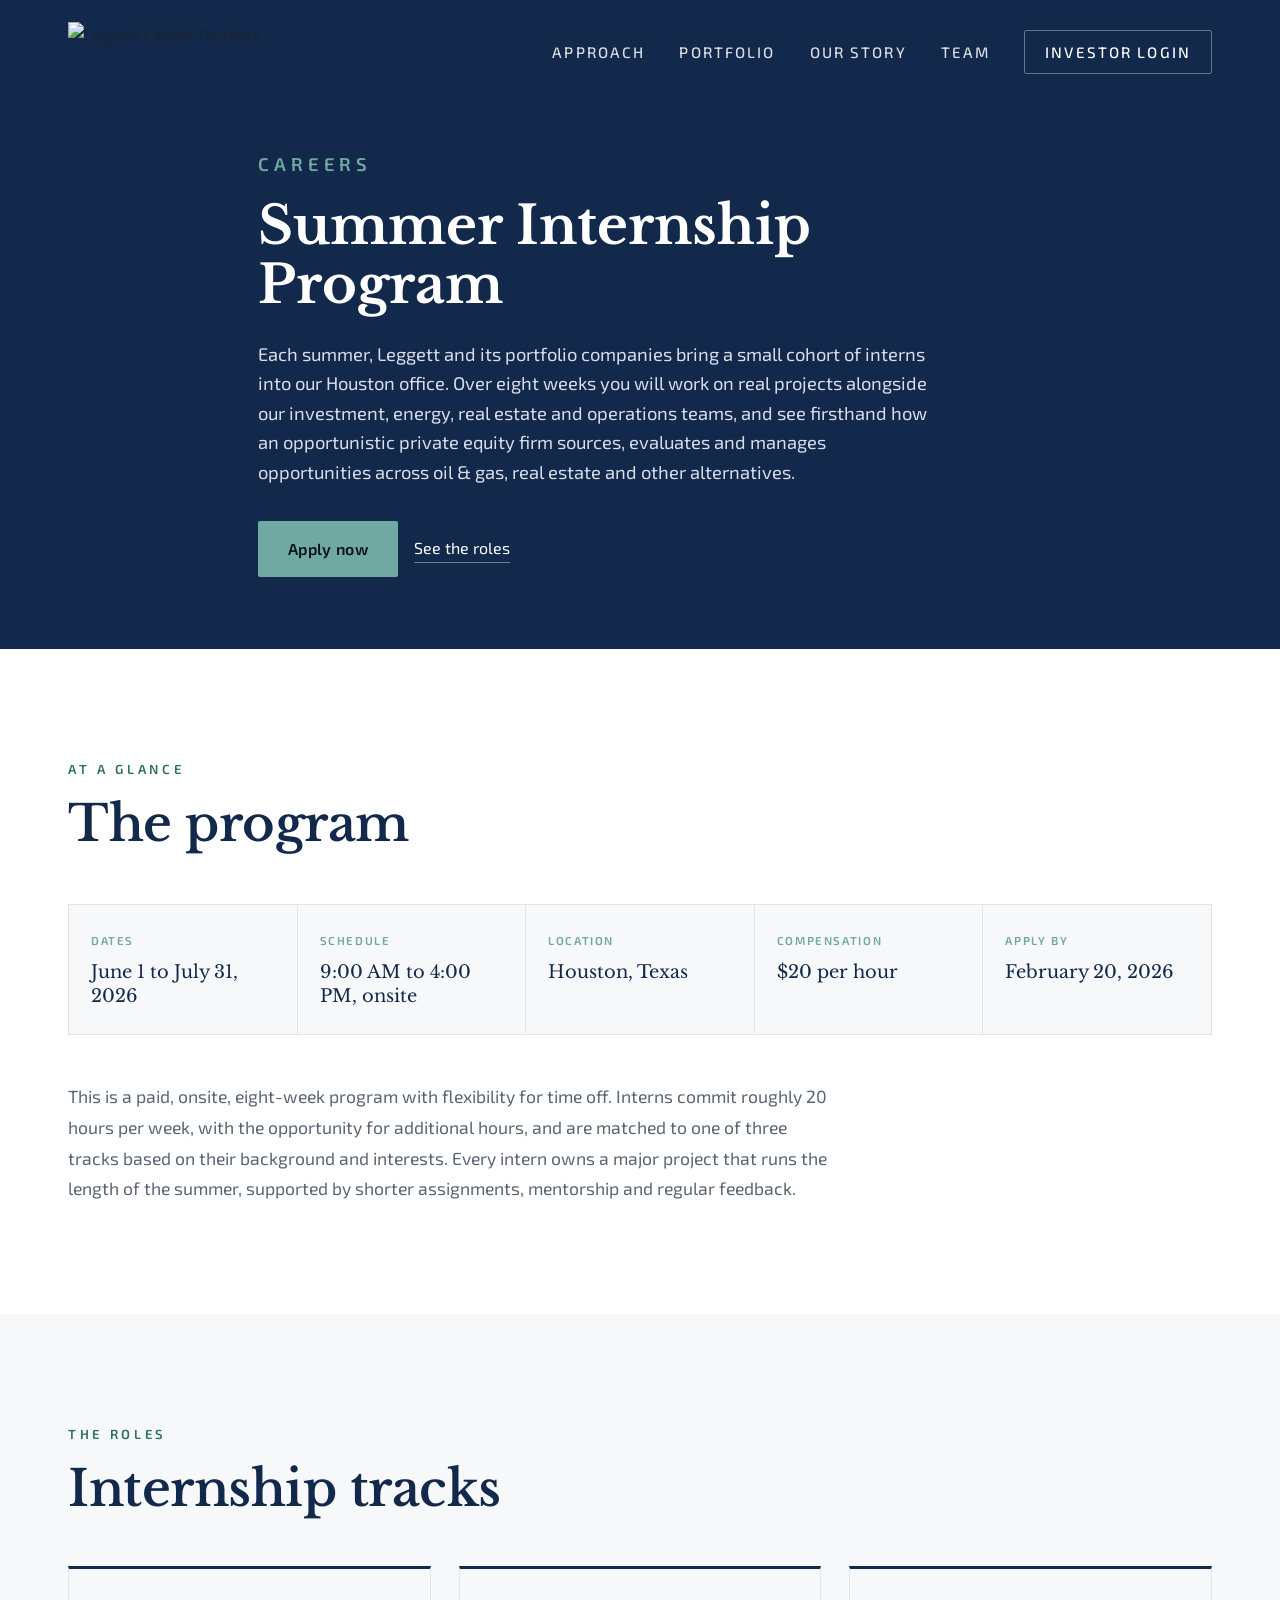
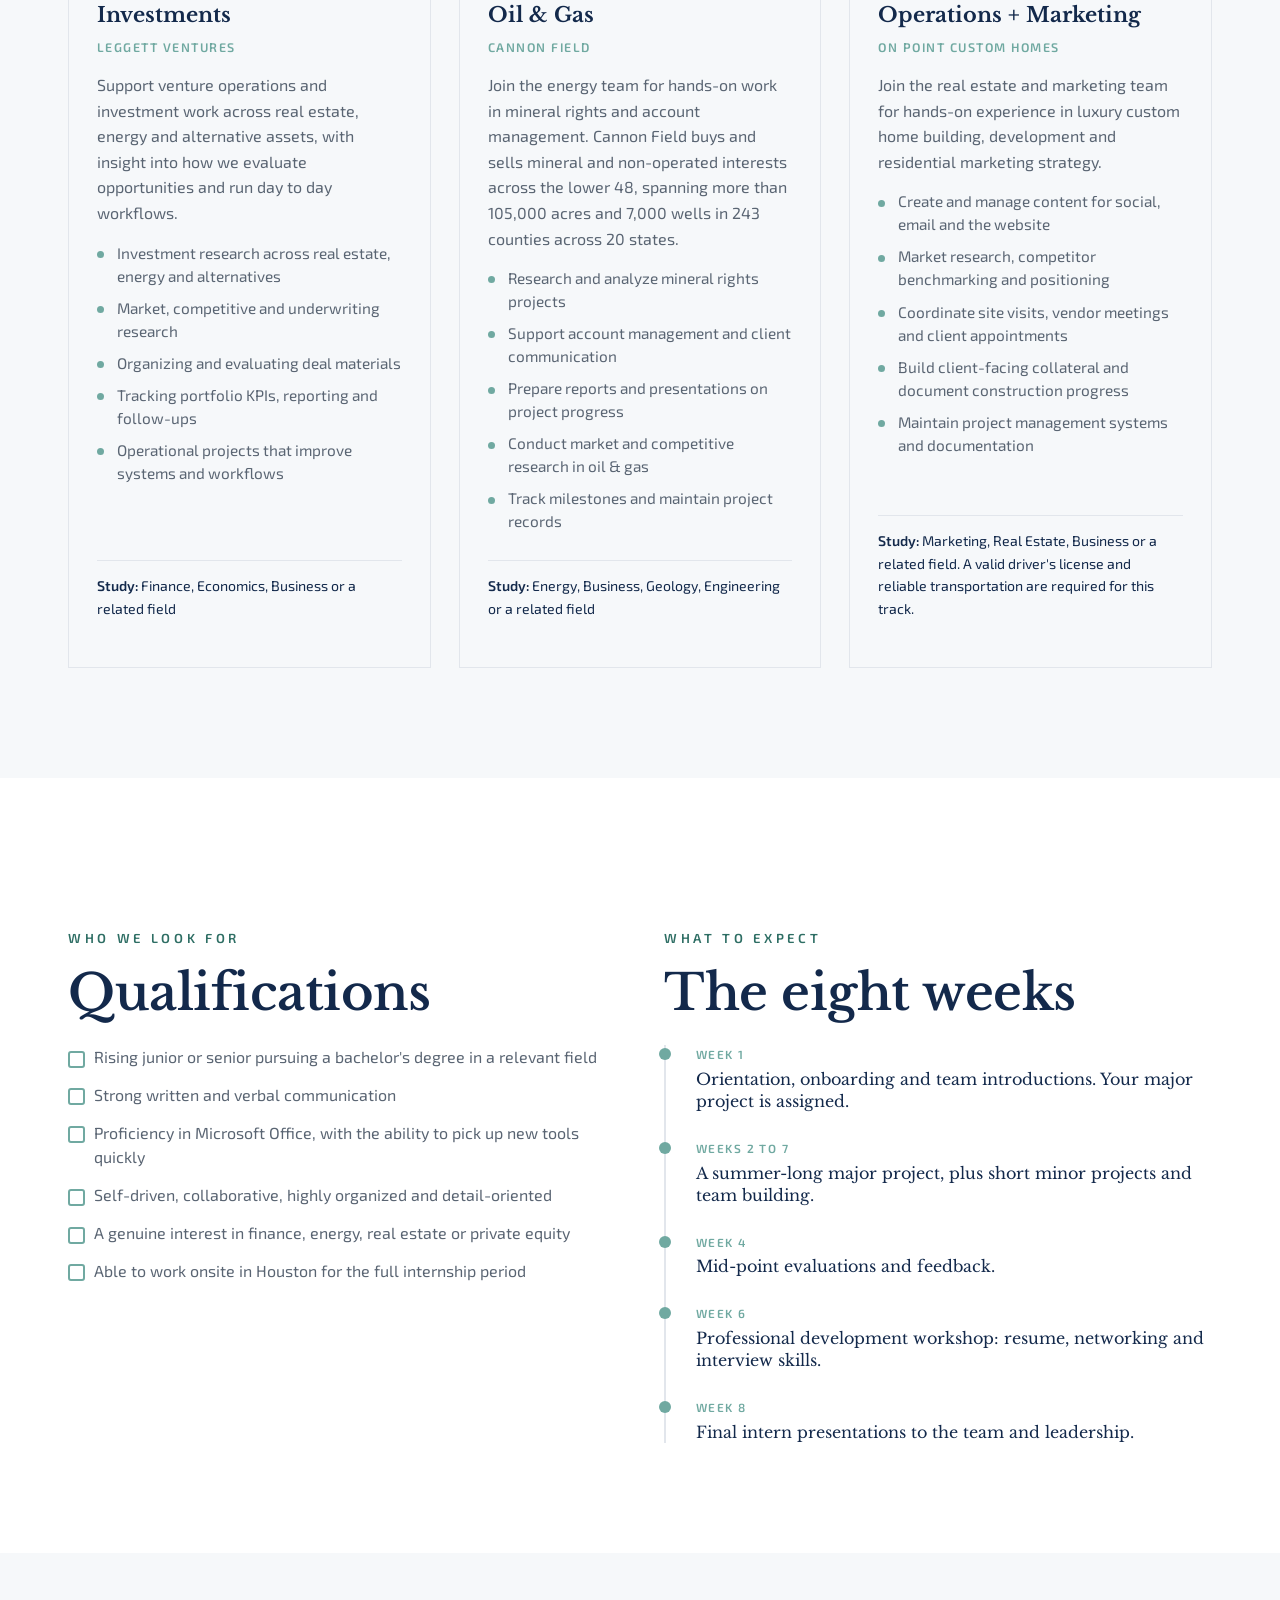
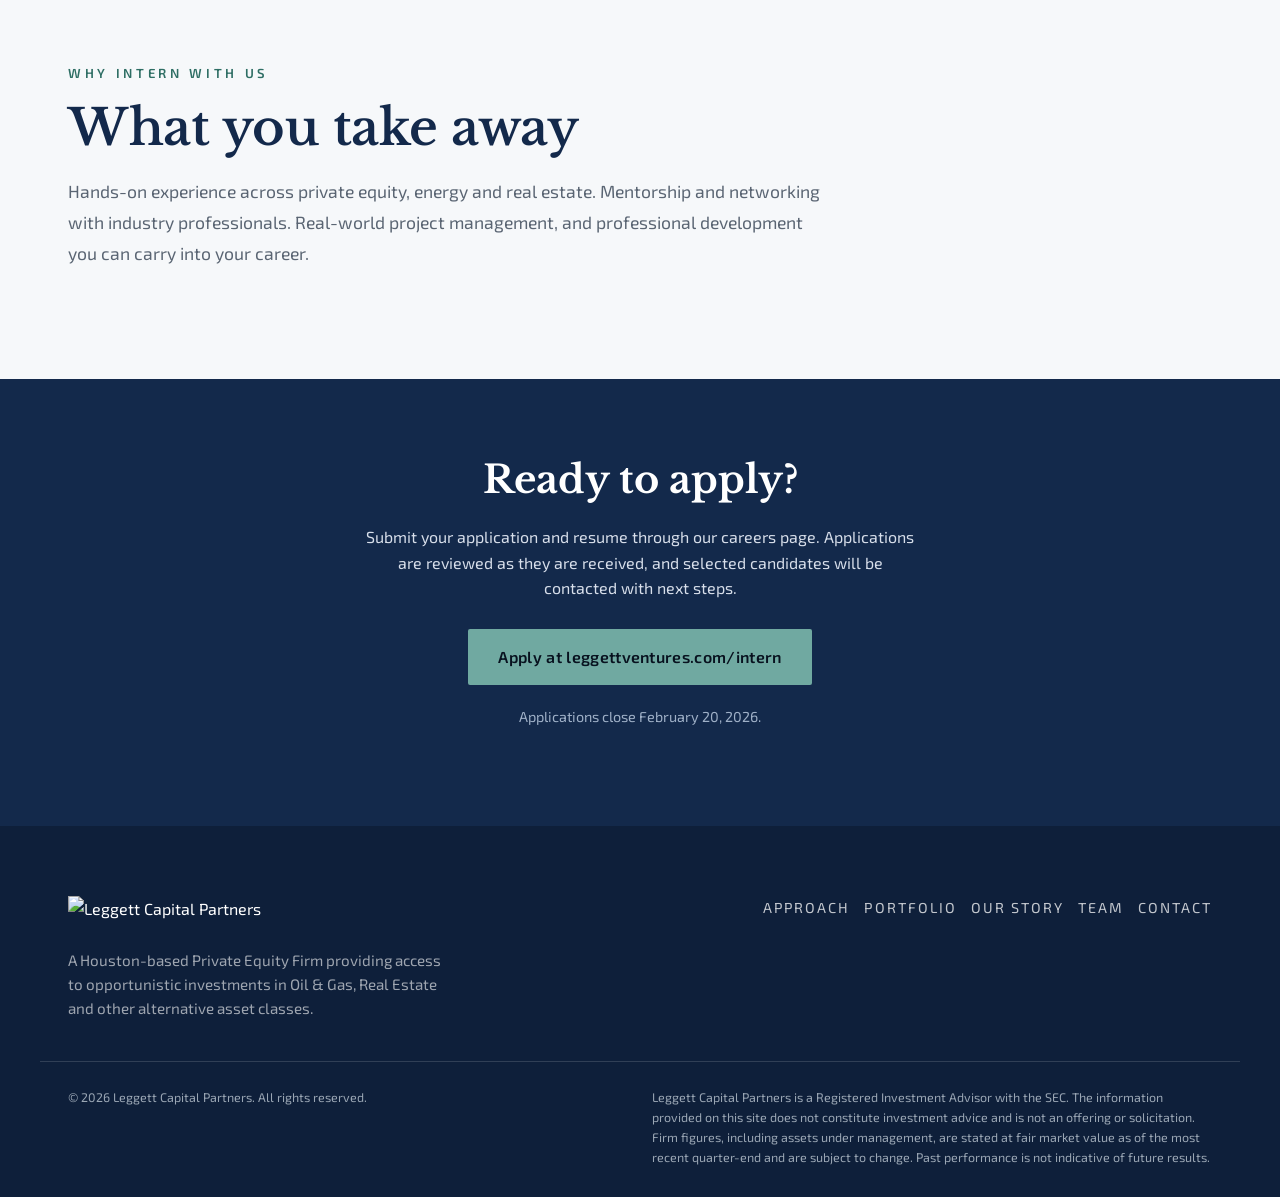
==== intern/index.html @ 71b8dd10 "Add unlisted /intern page for the summer internship program Standalone page at intern/index.html (se" ====
<!DOCTYPE html>
<html lang="en">
<head>
<meta charset="utf-8" />
<meta name="viewport" content="width=device-width, initial-scale=1" />
<title>Summer Internship Program, Leggett Capital Partners</title>
<meta name="description" content="The Leggett summer internship program: an eight-week, paid, onsite program in Houston across investments, oil and gas, real estate and operations." />

<!-- unlisted page: keep out of search engines -->
<meta name="robots" content="noindex, nofollow" />

<!-- favicon -->
<link rel="icon" type="image/png" href="../assets/favicon.png" />
<link rel="apple-touch-icon" href="../assets/apple-touch-icon.png" />
<meta name="theme-color" content="#13294B" />

<link rel="preconnect" href="https://fonts.googleapis.com" />
<link rel="preconnect" href="https://fonts.gstatic.com" crossorigin />
<link href="https://fonts.googleapis.com/css2?family=Exo+2:wght@300;400;500;600;700&family=Libre+Baskerville:wght@400;700&display=swap" rel="stylesheet" />
<link rel="stylesheet" href="../styles.css?v=20261113a" />

<style>
  /* ===== Intern page specifics ===== */
  .ihero{position:relative;background:var(--navy);color:#fff;padding:150px 0 72px}
  .ihero__inner{max-width:820px}
  .ihero .eyebrow{color:var(--copper)}
  .ihero h1{font-family:'Libre Baskerville',Georgia,serif;font-size:clamp(2.1rem,5vw,3.3rem);line-height:1.1;margin:.3em 0 .5em}
  .ihero p{font-size:1.15rem;line-height:1.6;color:#d7deea;max-width:680px}
  .ihero__actions{margin-top:34px;display:flex;gap:16px;flex-wrap:wrap;align-items:center}

  .btn-apply{display:inline-block;background:var(--copper);color:#08121f;font-weight:600;letter-spacing:.02em;
    padding:15px 30px;border-radius:2px;text-decoration:none;transition:transform .2s var(--ease),filter .2s var(--ease)}
  .btn-apply:hover{filter:brightness(1.08);transform:translateY(-2px)}
  .btn-ghost{display:inline-block;color:#fff;text-decoration:none;border-bottom:1px solid rgba(255,255,255,.4);padding-bottom:2px}
  .btn-ghost:hover{border-color:var(--copper)}

  .glance{display:grid;grid-template-columns:repeat(5,1fr);gap:1px;background:var(--line,#e4e2dc);
    border:1px solid var(--line,#e4e2dc);margin-top:54px}
  .glance__item{background:var(--paper,#fff);padding:26px 22px}
  .glance__item span{display:block;font-size:.72rem;letter-spacing:.14em;text-transform:uppercase;color:var(--copper);font-weight:600;margin-bottom:10px}
  .glance__item strong{font-family:'Libre Baskerville',Georgia,serif;font-weight:400;color:var(--navy);font-size:1.12rem;line-height:1.35;display:block}

  .lead-copy{max-width:760px;font-size:1.1rem;line-height:1.75;color:var(--muted)}
  .lead-copy p+p{margin-top:1.1em}

  .tracks{display:grid;grid-template-columns:repeat(3,1fr);gap:28px;margin-top:50px}
  .track-card{background:var(--paper,#fff);border:1px solid var(--line,#e4e2dc);border-top:3px solid var(--navy);padding:30px 28px;display:flex;flex-direction:column}
  .track-card h3{font-family:'Libre Baskerville',Georgia,serif;color:var(--navy);font-size:1.3rem;margin:0}
  .track-card .track__co{font-size:.78rem;letter-spacing:.12em;text-transform:uppercase;color:var(--copper);font-weight:600;margin:6px 0 14px}
  .track-card>p{color:var(--muted);line-height:1.6;margin:0 0 16px}
  .track-card ul{list-style:none;margin:0 0 18px;padding:0}
  .track-card li{position:relative;padding-left:20px;color:var(--muted);line-height:1.5;margin-bottom:9px;font-size:.96rem}
  .track-card li::before{content:"";position:absolute;left:0;top:.6em;width:7px;height:7px;background:var(--copper);border-radius:50%}
  .track-card .track__field{margin-top:auto;font-size:.88rem;color:var(--navy);border-top:1px solid var(--line,#e4e2dc);padding-top:14px}
  .track-card .track__field b{font-weight:600}

  .two-col{display:grid;grid-template-columns:1fr 1fr;gap:48px;margin-top:40px}
  .chk{list-style:none;margin:0;padding:0}
  .chk li{position:relative;padding-left:26px;color:var(--muted);line-height:1.55;margin-bottom:13px}
  .chk li::before{content:"";position:absolute;left:0;top:.35em;width:13px;height:13px;border:2px solid var(--copper);border-radius:3px}

  .flow{margin-top:40px;border-left:2px solid var(--line,#e4e2dc);padding-left:0}
  .flow__row{position:relative;padding:0 0 26px 30px;border-left:2px solid var(--line,#e4e2dc);margin-left:0}
  .flow__row::before{content:"";position:absolute;left:-7px;top:3px;width:12px;height:12px;background:var(--copper);border-radius:50%}
  .flow__row:last-child{padding-bottom:0}
  .flow__when{font-size:.74rem;letter-spacing:.12em;text-transform:uppercase;color:var(--copper);font-weight:600}
  .flow__what{color:var(--navy);font-family:'Libre Baskerville',Georgia,serif;margin:4px 0 0;line-height:1.4}

  .apply-band{background:var(--navy);color:#fff;text-align:center;padding:70px 0}
  .apply-band h2{font-family:'Libre Baskerville',Georgia,serif;font-size:clamp(1.7rem,4vw,2.4rem);margin:0 0 14px}
  .apply-band p{color:#d7deea;max-width:560px;margin:0 auto 28px;line-height:1.6}
  .apply-band .deadline{margin-top:20px;font-size:.9rem;color:#9fb0c7}

  @media(max-width:900px){
    .glance{grid-template-columns:repeat(2,1fr)}
    .tracks{grid-template-columns:1fr}
    .two-col{grid-template-columns:1fr;gap:28px}
  }
  @media(max-width:560px){ .glance{grid-template-columns:1fr} }
</style>
</head>
<body>
<a class="skip-link" href="#main">Skip to content</a>

<!-- ============================ HEADER ============================ -->
<header class="nav" id="nav">
  <div class="nav__inner">
    <a href="../" class="nav__brand" aria-label="Leggett Capital Partners home">
      <img src="../assets/logo-white.svg" alt="Leggett Capital Partners" class="nav__logo" />
    </a>
    <nav class="nav__links" id="navLinks">
      <a href="../#approach">Approach</a>
      <a href="../#portfolio">Portfolio</a>
      <a href="../#story">Our Story</a>
      <a href="../#team">Team</a>
      <a href="https://app.junipersquare.com/i/leggettcapitalpartners" target="_blank" rel="noopener" class="nav__cta">Investor Login</a>
    </nav>
    <button class="nav__toggle" id="navToggle" aria-label="Menu" aria-expanded="false">
      <span></span><span></span><span></span>
    </button>
  </div>
</header>

<main id="main">

  <!-- ============================ HERO ============================ -->
  <section class="ihero" id="top">
    <div class="wrap ihero__inner">
      <p class="eyebrow">Careers</p>
      <h1>Summer Internship Program</h1>
      <p>Each summer, Leggett and its portfolio companies bring a small cohort of interns into our Houston office. Over eight weeks you will work on real projects alongside our investment, energy, real estate and operations teams, and see firsthand how an opportunistic private equity firm sources, evaluates and manages opportunities across oil &amp; gas, real estate and other alternatives.</p>
      <div class="ihero__actions">
        <a class="btn-apply" href="https://leggettventures.com/intern" target="_blank" rel="noopener">Apply now</a>
        <a class="btn-ghost" href="#tracks">See the roles</a>
      </div>
    </div>
  </section>

  <!-- ============================ AT A GLANCE ============================ -->
  <section class="section">
    <div class="wrap">
      <p class="eyebrow">At a glance</p>
      <h2 class="section__title">The program</h2>
      <div class="glance">
        <div class="glance__item"><span>Dates</span><strong>June 1 to July 31, 2026</strong></div>
        <div class="glance__item"><span>Schedule</span><strong>9:00 AM to 4:00 PM, onsite</strong></div>
        <div class="glance__item"><span>Location</span><strong>Houston, Texas</strong></div>
        <div class="glance__item"><span>Compensation</span><strong>$20 per hour</strong></div>
        <div class="glance__item"><span>Apply by</span><strong>February 20, 2026</strong></div>
      </div>
      <div class="lead-copy" style="margin-top:46px">
        <p>This is a paid, onsite, eight-week program with flexibility for time off. Interns commit roughly 20 hours per week, with the opportunity for additional hours, and are matched to one of three tracks based on their background and interests. Every intern owns a major project that runs the length of the summer, supported by shorter assignments, mentorship and regular feedback.</p>
      </div>
    </div>
  </section>

  <!-- ============================ TRACKS ============================ -->
  <section class="section section--paper" id="tracks">
    <div class="wrap">
      <p class="eyebrow">The roles</p>
      <h2 class="section__title">Internship tracks</h2>
      <div class="tracks">

        <article class="track-card">
          <h3>Investments</h3>
          <p class="track__co">Leggett Ventures</p>
          <p>Support venture operations and investment work across real estate, energy and alternative assets, with insight into how we evaluate opportunities and run day to day workflows.</p>
          <ul>
            <li>Investment research across real estate, energy and alternatives</li>
            <li>Market, competitive and underwriting research</li>
            <li>Organizing and evaluating deal materials</li>
            <li>Tracking portfolio KPIs, reporting and follow-ups</li>
            <li>Operational projects that improve systems and workflows</li>
          </ul>
          <p class="track__field"><b>Study:</b> Finance, Economics, Business or a related field</p>
        </article>

        <article class="track-card">
          <h3>Oil &amp; Gas</h3>
          <p class="track__co">Cannon Field</p>
          <p>Join the energy team for hands-on work in mineral rights and account management. Cannon Field buys and sells mineral and non-operated interests across the lower 48, spanning more than 105,000 acres and 7,000 wells in 243 counties across 20 states.</p>
          <ul>
            <li>Research and analyze mineral rights projects</li>
            <li>Support account management and client communication</li>
            <li>Prepare reports and presentations on project progress</li>
            <li>Conduct market and competitive research in oil &amp; gas</li>
            <li>Track milestones and maintain project records</li>
          </ul>
          <p class="track__field"><b>Study:</b> Energy, Business, Geology, Engineering or a related field</p>
        </article>

        <article class="track-card">
          <h3>Operations + Marketing</h3>
          <p class="track__co">On Point Custom Homes</p>
          <p>Join the real estate and marketing team for hands-on experience in luxury custom home building, development and residential marketing strategy.</p>
          <ul>
            <li>Create and manage content for social, email and the website</li>
            <li>Market research, competitor benchmarking and positioning</li>
            <li>Coordinate site visits, vendor meetings and client appointments</li>
            <li>Build client-facing collateral and document construction progress</li>
            <li>Maintain project management systems and documentation</li>
          </ul>
          <p class="track__field"><b>Study:</b> Marketing, Real Estate, Business or a related field. A valid driver's license and reliable transportation are required for this track.</p>
        </article>

      </div>
    </div>
  </section>

  <!-- ============================ WHO + FLOW ============================ -->
  <section class="section">
    <div class="wrap">
      <div class="two-col">
        <div>
          <p class="eyebrow">Who we look for</p>
          <h2 class="section__title">Qualifications</h2>
          <ul class="chk" style="margin-top:26px">
            <li>Rising junior or senior pursuing a bachelor's degree in a relevant field</li>
            <li>Strong written and verbal communication</li>
            <li>Proficiency in Microsoft Office, with the ability to pick up new tools quickly</li>
            <li>Self-driven, collaborative, highly organized and detail-oriented</li>
            <li>A genuine interest in finance, energy, real estate or private equity</li>
            <li>Able to work onsite in Houston for the full internship period</li>
          </ul>
        </div>
        <div>
          <p class="eyebrow">What to expect</p>
          <h2 class="section__title">The eight weeks</h2>
          <div class="flow" style="border:0;padding:0;margin-top:26px">
            <div class="flow__row"><p class="flow__when">Week 1</p><p class="flow__what">Orientation, onboarding and team introductions. Your major project is assigned.</p></div>
            <div class="flow__row"><p class="flow__when">Weeks 2 to 7</p><p class="flow__what">A summer-long major project, plus short minor projects and team building.</p></div>
            <div class="flow__row"><p class="flow__when">Week 4</p><p class="flow__what">Mid-point evaluations and feedback.</p></div>
            <div class="flow__row"><p class="flow__when">Week 6</p><p class="flow__what">Professional development workshop: resume, networking and interview skills.</p></div>
            <div class="flow__row"><p class="flow__when">Week 8</p><p class="flow__what">Final intern presentations to the team and leadership.</p></div>
          </div>
        </div>
      </div>
    </div>
  </section>

  <!-- ============================ BENEFITS ============================ -->
  <section class="section section--paper">
    <div class="wrap">
      <p class="eyebrow">Why intern with us</p>
      <h2 class="section__title">What you take away</h2>
      <div class="lead-copy" style="margin-top:22px">
        <p>Hands-on experience across private equity, energy and real estate. Mentorship and networking with industry professionals. Real-world project management, and professional development you can carry into your career.</p>
      </div>
    </div>
  </section>

  <!-- ============================ APPLY ============================ -->
  <section class="apply-band" id="apply">
    <div class="wrap">
      <h2>Ready to apply?</h2>
      <p>Submit your application and resume through our careers page. Applications are reviewed as they are received, and selected candidates will be contacted with next steps.</p>
      <a class="btn-apply" href="https://leggettventures.com/intern" target="_blank" rel="noopener">Apply at leggettventures.com/intern</a>
      <p class="deadline">Applications close February 20, 2026.</p>
    </div>
  </section>

</main>

<!-- ============================ FOOTER ============================ -->
<footer class="footer">
  <div class="wrap footer__inner">
    <div class="footer__brand">
      <img src="../assets/logo-white.svg" alt="Leggett Capital Partners" />
      <p>A Houston-based Private Equity Firm providing access to opportunistic investments in Oil &amp; Gas, Real Estate and other alternative asset classes.</p>
    </div>
    <nav class="footer__nav">
      <a href="../#approach">Approach</a>
      <a href="../#portfolio">Portfolio</a>
      <a href="../#story">Our Story</a>
      <a href="../#team">Team</a>
      <a href="../#contact">Contact</a>
    </nav>
  </div>
  <div class="footer__legal wrap">
    <p>&copy; 2026 Leggett Capital Partners. All rights reserved.</p>
    <p class="footer__disclaimer">Leggett Capital Partners is a Registered Investment Advisor with the SEC. The information provided on this site does not constitute investment advice and is not an offering or solicitation. Firm figures, including assets under management, are stated at fair market value as of the most recent quarter-end and are subject to change. Past performance is not indicative of future results.</p>
  </div>
</footer>

<button class="to-top" id="toTop" aria-label="Back to top" title="Back to top">
  <svg viewBox="0 0 24 24" fill="none" stroke="currentColor" stroke-width="2" stroke-linecap="round" stroke-linejoin="round"><path d="M12 19V5M5 12l7-7 7 7"/></svg>
</button>

<script>
  (function () {
    var nav = document.getElementById('nav');
    var toggle = document.getElementById('navToggle');
    var links = document.getElementById('navLinks');
    var btn = document.getElementById('toTop');
    function onScroll() {
      if (nav) nav.classList.toggle('scrolled', window.scrollY > 40);
      if (btn) btn.classList.toggle('show', window.scrollY > 640);
    }
    window.addEventListener('scroll', onScroll, { passive: true });
    onScroll();
    if (toggle && links) {
      toggle.addEventListener('click', function () {
        var open = !links.classList.contains('open');
        links.classList.toggle('open', open);
        nav.classList.toggle('menu-open', open);
        toggle.setAttribute('aria-expanded', open ? 'true' : 'false');
      });
      links.querySelectorAll('a').forEach(function (a) {
        a.addEventListener('click', function () {
          links.classList.remove('open');
          nav.classList.remove('menu-open');
          toggle.setAttribute('aria-expanded', 'false');
        });
      });
    }
    if (btn) btn.addEventListener('click', function () { window.scrollTo({ top: 0, behavior: 'smooth' }); });
  })();
</script>
</body>
</html>
---- styles.css ----
/* ==========================================================================
   Leggett Ventures — brand system
   Navy #13294B · Accent teal #70A9A1 · Paper #F6F8FA
   Display: Barlow Condensed · Body: Inter
   Accent variables named --copper* for legacy reasons; all now brand teal.
   ========================================================================== */
:root{
  --navy:#13294B;
  --navy-900:#0E1F3A;
  --navy-800:#1A2533;
  --navy-700:#243450;
  --copper:#70A9A1;        /* brand accent teal */
  --copper-light:#93C7C0;  /* lighter teal tint for gradients/decoration */
  --copper-text:#2E6E64;   /* darker teal for text + CTA fills — white text stays AA (>=4.5:1) */
  --teal:#70A9A1;
  --tlblue:#1C4070;
  --paper:#F6F8FA;
  --paper-2:#EEF1F5;
  --ink:#1A2533;
  --muted:#5A6573;
  --muted-light:#9AA6B4;
  --line:#E2E6EC;
  --line-dark:rgba(255,255,255,.14);
  --white:#ffffff;
  --maxw:1200px;
  --ease:cubic-bezier(.22,.61,.36,1);
}
*{box-sizing:border-box;margin:0;padding:0}
html{scroll-behavior:smooth}
body{
  font-family:'Exo 2',system-ui,-apple-system,sans-serif;
  color:var(--ink);
  background:var(--white);
  line-height:1.6;
  -webkit-font-smoothing:antialiased;
  overflow-x:hidden;
}
img{max-width:100%;display:block}
a{color:inherit;text-decoration:none}

.wrap{max-width:var(--maxw);margin:0 auto;padding:0 28px}

/* ---- shared type ---- */
.eyebrow{
  font-family:'Exo 2',sans-serif;
  text-transform:uppercase;
  letter-spacing:.28em;
  font-size:.82rem;
  font-weight:600;
  color:var(--copper-text);
  margin-bottom:18px;
}
.eyebrow--light{color:var(--copper-light)}
.section__title{
  font-family:'Exo 2',sans-serif;
  font-weight:600;
  font-size:clamp(2rem,4vw,3.1rem);
  line-height:1.06;
  letter-spacing:-.01em;
  color:var(--navy);
  max-width:16ch;
}
.section__title--light{color:#fff}
.section__lead{
  margin-top:20px;
  font-size:1.08rem;
  color:var(--muted);
  max-width:60ch;
}
.section__lead--light{color:rgba(255,255,255,.72)}

/* ---- buttons ---- */
.btn{
  display:inline-flex;align-items:center;gap:.5em;
  font-family:'Exo 2',sans-serif;
  text-transform:uppercase;letter-spacing:.12em;font-weight:600;font-size:1rem;
  padding:15px 30px;border-radius:2px;
  transition:transform .3s var(--ease),background .3s var(--ease),color .3s var(--ease),box-shadow .3s var(--ease);
}
.btn--gold{background:var(--copper-text);color:#fff;box-shadow:0 8px 26px -10px rgba(112,169,161,.7)}
.btn--gold:hover{background:#24564E;transform:translateY(-2px)}
.btn--ghost{border:1px solid rgba(255,255,255,.4);color:#fff}
.btn--ghost:hover{background:rgba(255,255,255,.08);border-color:#fff;transform:translateY(-2px)}

/* ============================ NAV ============================ */
.nav{
  position:fixed;top:0;left:0;right:0;z-index:100;
  transition:background .4s var(--ease),box-shadow .4s var(--ease),padding .4s var(--ease);
  padding:22px 0;
}
.nav__inner{
  max-width:var(--maxw);margin:0 auto;padding:0 28px;
  display:flex;align-items:center;justify-content:space-between;
}
.nav__logo{height:60px;width:auto;transition:height .4s var(--ease)}
.nav__links{display:flex;align-items:center;gap:34px}
.nav__links a{
  position:relative;
  font-family:'Exo 2',sans-serif;text-transform:uppercase;
  letter-spacing:.14em;font-size:.95rem;font-weight:500;color:rgba(255,255,255,.85);
  transition:color .25s;
}
.nav__links a:hover{color:#fff}
.nav__links a.is-current{color:#fff}
.nav__links a.is-current::after{
  content:"";position:absolute;left:0;right:0;bottom:-7px;height:2px;
  background:var(--copper);border-radius:2px;
}
.nav__cta{
  border:1px solid rgba(255,255,255,.35);padding:9px 20px;border-radius:2px;
  color:#fff !important;
}
.nav__cta:hover{background:var(--copper);border-color:var(--copper)}
.nav.scrolled{background:var(--navy);padding:14px 0;box-shadow:0 10px 40px -20px rgba(0,0,0,.6)}
.nav.scrolled .nav__logo{height:50px}

.nav__toggle{display:none;flex-direction:column;justify-content:center;align-items:center;gap:5px;background:none;border:0;cursor:pointer;padding:14px;min-width:44px;min-height:44px}
.nav__toggle span{width:26px;height:2px;background:#fff;transition:.3s var(--ease)}

/* ---- accessibility: skip link ---- */
.skip-link{
  position:absolute;top:-100px;left:16px;z-index:300;
  background:var(--navy);color:#fff;padding:12px 20px;border-radius:6px;
  font-family:'Exo 2',sans-serif;text-transform:uppercase;letter-spacing:.1em;font-size:.9rem;
  transition:top .2s var(--ease);
}
.skip-link:focus{top:16px}

/* ============================ HERO ============================ */
.hero{position:relative;min-height:100vh;display:flex;align-items:center;overflow:hidden}
.hero__bg{
  position:absolute;inset:0;
  background:url('assets/hero-skyline.jpg') center/cover no-repeat;
  transform:scale(1.05);
}
.hero__overlay{
  position:absolute;inset:0;
  /* Vivid blue tint over the Houston skyline (brighter/more blue than the deck's
     #3F6291, not darkened toward navy). Slight bottom darkening for text legibility. */
  background:
    linear-gradient(180deg,rgba(50,92,152,.56) 0%,rgba(50,92,152,.52) 45%,rgba(33,61,104,.80) 100%);
}
.hero__content{position:relative;z-index:2;max-width:var(--maxw);margin:0 auto;padding:0 28px;width:100%}
.hero__title{
  font-family:'Libre Baskerville',Georgia,serif;font-weight:500;color:#fff;text-transform:uppercase;
  font-size:clamp(2.4rem,6vw,4.7rem);line-height:1.08;letter-spacing:.04em;
  text-shadow:0 4px 40px rgba(0,0,0,.3);
}
.hero__sub{color:rgba(255,255,255,.82);font-size:1.2rem;max-width:56ch;margin-top:26px}
.hero__tag{
  margin-top:24px;color:rgba(255,255,255,.92);
  font-family:'Exo 2',sans-serif;text-transform:uppercase;
  letter-spacing:.16em;font-size:.98rem;font-weight:500;
}
.hero__actions{display:flex;gap:16px;margin-top:32px;flex-wrap:wrap}
.hero__scroll{
  position:absolute;bottom:30px;left:50%;transform:translateX(-50%);z-index:2;
  color:rgba(255,255,255,.6);font-family:'Exo 2',sans-serif;
  text-transform:uppercase;letter-spacing:.25em;font-size:.75rem;
  display:flex;flex-direction:column;align-items:center;gap:10px;
}
.hero__scroll span{width:1px;height:44px;background:linear-gradient(var(--copper-light),transparent);animation:scrollpulse 2s var(--ease) infinite}
@keyframes scrollpulse{0%{opacity:.2;transform:scaleY(.4)}50%{opacity:1;transform:scaleY(1)}100%{opacity:.2;transform:scaleY(.4)}}

/* ============================ STATS ============================ */
.stats{background:var(--navy-900);position:relative;z-index:3}
.stats__inner{
  max-width:var(--maxw);margin:0 auto;padding:56px 28px;
  display:grid;grid-template-columns:repeat(3,1fr);gap:20px;
}
.stat{text-align:center;padding:10px;border-left:1px solid var(--line-dark)}
.stat:first-child{border-left:0}
.stat__num{
  font-family:'Exo 2',sans-serif;font-weight:700;
  font-size:clamp(2.2rem,4vw,3.2rem);color:#fff;line-height:1;
}
.stat__label{color:var(--muted-light);font-size:.92rem;margin-top:10px;letter-spacing:.01em}

/* ============================ SECTIONS ============================ */
.section{padding:110px 0}
.section--paper{background:var(--paper)}
.section--dark{background:var(--navy);color:#fff}
.section__head{margin-bottom:60px}
.section__head .section__lead{margin-left:0}
.section__head--center{text-align:center;margin-bottom:52px}
.section__head--center .section__title,
.section__head--center .section__lead{margin-inline:auto}
.section__head--center .eyebrow{color:var(--copper-text)}

/* pillars */
.pillars{display:grid;grid-template-columns:repeat(3,1fr);gap:30px}
.pillar{padding:38px 32px;border:1px solid var(--line);border-radius:4px;background:#fff;transition:transform .4s var(--ease),box-shadow .4s var(--ease),border-color .4s}
.pillar:hover{transform:translateY(-6px);box-shadow:0 30px 60px -30px rgba(19,41,75,.28);border-color:transparent}
.pillar__icon{width:52px;height:52px;color:var(--copper);margin-bottom:22px}
.pillar__icon svg{width:100%;height:100%}
.pillar h3{font-family:'Exo 2',sans-serif;font-size:1.6rem;font-weight:600;color:var(--navy);margin-bottom:10px}
.pillar p{color:var(--muted)}

/* why */
.why{display:grid;grid-template-columns:repeat(3,1fr);gap:40px}
.why__item{display:flex;gap:20px;align-items:flex-start}
.why__num{
  font-family:'Exo 2',sans-serif;font-weight:700;font-size:2.4rem;
  color:var(--copper);line-height:1;opacity:.9;flex:none;
}
.why__item h3{font-family:'Exo 2',sans-serif;font-size:1.5rem;font-weight:600;color:var(--navy);margin-bottom:8px}
.why__item p{color:var(--muted);font-size:.98rem}
/* Who We Are: combined approach + why, 2x2 labeled grid (mirrors deck slide 2) */
.who-grid{display:grid;grid-template-columns:repeat(2,1fr);gap:34px 56px;margin-top:50px}
.who-item h3{font-family:'Exo 2',sans-serif;font-size:1.55rem;font-weight:600;color:var(--navy);margin-bottom:12px;padding-bottom:12px;border-bottom:2px solid var(--copper)}
.who-item p{color:var(--muted);font-size:1.02rem;line-height:1.65}
@media(max-width:640px){.who-grid{grid-template-columns:1fr;gap:26px;margin-top:38px}}

/* verticals */
.verticals{display:grid;grid-template-columns:repeat(3,1fr);gap:26px}
.vcard{
  background:linear-gradient(180deg,var(--navy-700),var(--navy-800));
  border:1px solid var(--line-dark);border-radius:6px;padding:36px 30px;
  display:flex;flex-direction:column;gap:26px;
  transition:transform .4s var(--ease),border-color .4s;
  position:relative;overflow:hidden;
}
.vcard::before{content:"";position:absolute;top:0;left:0;right:0;height:3px;background:linear-gradient(90deg,var(--copper),transparent)}
.vcard:hover{transform:translateY(-6px);border-color:rgba(112,169,161,.45)}
.vcard__kicker{font-family:'Exo 2',sans-serif;text-transform:uppercase;letter-spacing:.18em;font-size:.8rem;color:var(--copper-light);display:block;margin-bottom:14px}
.vcard__top h3{font-family:'Exo 2',sans-serif;font-size:1.7rem;font-weight:600;color:#fff;line-height:1.1;margin-bottom:14px}
.vcard__top p{color:rgba(255,255,255,.72);font-size:.96rem}
.vcard__top strong{color:#fff;font-weight:600}
.vcard__stats{display:grid;grid-template-columns:1fr 1fr;gap:18px 14px;margin-top:auto;padding-top:22px;border-top:1px solid var(--line-dark)}
.vcard__stats b{font-family:'Exo 2',sans-serif;font-size:1.5rem;color:var(--copper-light);display:block;line-height:1}
.vcard__stats span{font-size:.78rem;color:var(--muted-light);display:block;margin-top:4px}
.vcard__list{list-style:none;margin-top:auto;padding-top:22px;border-top:1px solid var(--line-dark);display:flex;flex-direction:column;gap:12px}
.vcard__list li{color:rgba(255,255,255,.72);font-size:.92rem;padding-left:16px;position:relative}
.vcard__list li::before{content:"";position:absolute;left:0;top:9px;width:6px;height:6px;background:var(--copper);border-radius:50%}
.vcard__list b{color:#fff;font-weight:600}
.vcard__tags{list-style:none;display:flex;flex-wrap:wrap;gap:9px;margin-top:auto;padding-top:22px;border-top:1px solid var(--line-dark)}
.vcard__tags li{font-size:.82rem;color:rgba(255,255,255,.85);border:1px solid var(--line-dark);padding:6px 12px;border-radius:100px}

/* timeline — slide-style horizontal, logo badges + two era tracks */
.tl{margin-top:24px}
.tl__row{list-style:none;display:flex;gap:10px;position:relative;padding:0;margin:0}
.tl__row::before{content:"";position:absolute;left:8.3%;right:8.3%;top:50px;height:3px;border-radius:3px;z-index:0;
  background:linear-gradient(90deg,var(--teal) 0%,var(--teal) 34%,var(--tlblue) 42%,var(--tlblue) 100%)}
.tl__node{flex:1;display:flex;flex-direction:column;align-items:center;text-align:center;position:relative;z-index:1}
.tl__link{display:flex;flex-direction:column;align-items:center;text-align:center;color:inherit;text-decoration:none}
.tl__badge{
  width:100px;height:100px;border-radius:50%;background:#fff;border:3px solid var(--tlblue);
  display:flex;align-items:center;justify-content:center;padding:17px;flex:none;
  box-shadow:0 14px 28px -14px rgba(19,41,75,.4);transition:transform .35s var(--ease),box-shadow .35s var(--ease);
}
.tl__node--roots .tl__badge{border-color:var(--teal)}
.tl__badge img{max-width:100%;max-height:100%;width:auto;height:auto;object-fit:contain}
.tl__badge--firm{background:var(--tlblue);border-color:var(--copper);padding:26px}
.tl__badge--firm img{max-height:44px}
.tl__node:hover .tl__badge{transform:translateY(-5px);box-shadow:0 22px 38px -16px rgba(19,41,75,.55)}
.tl__text{display:flex;flex-direction:column;align-items:center}
.tl__year{font-family:'Exo 2',sans-serif;font-weight:700;font-size:1.85rem;color:var(--navy);margin-top:16px;line-height:1}
.tl__event{margin-top:7px;font-size:.8rem;color:var(--muted);line-height:1.3;max-width:19ch}
.tl__event b{display:block;color:var(--navy);font-size:.92rem;font-weight:600;margin-bottom:2px}
.tl__event span{display:block}
.tl__eras{display:flex;gap:12px;margin-top:40px}
.tl__era{
  border-radius:6px;padding:12px 18px;color:#fff;text-align:center;
  font-family:'Exo 2',sans-serif;text-transform:uppercase;letter-spacing:.14em;font-size:.92rem;font-weight:600;
}
.tl__era em{font-style:normal;font-weight:500;opacity:.82}
.tl__era--roots{flex:0 0 34%;background:var(--teal)}
.tl__era--platform{flex:1;background:var(--tlblue)}

/* track record */
.track{display:grid;grid-template-columns:repeat(4,1fr);gap:24px}
.track__item{text-align:center;background:#fff;border:1px solid var(--line);border-radius:6px;padding:40px 20px;transition:transform .4s var(--ease),box-shadow .4s}
.track__item:hover{transform:translateY(-5px);box-shadow:0 30px 60px -34px rgba(19,41,75,.3)}
.track__num{font-family:'Exo 2',sans-serif;font-weight:700;font-size:3rem;color:var(--navy);line-height:1}
.track__num span{color:var(--copper);font-size:1.9rem}
.track__label{color:var(--muted);font-size:.92rem;margin-top:12px}
.track__note{margin-top:34px;font-size:.8rem;color:var(--muted);max-width:80ch;text-align:center;margin-inline:auto}

/* team */
.team{display:grid;grid-template-columns:repeat(3,1fr);gap:24px}
.member{background:var(--navy-800);border:1px solid var(--line-dark);border-radius:6px;padding:32px;text-align:center;transition:transform .4s var(--ease),border-color .4s;display:flex;flex-direction:column}
.member:hover{transform:translateY(-5px);border-color:rgba(112,169,161,.45)}
.member__photo{
  position:relative;
  width:132px;height:132px;border-radius:50%;margin:0 auto 22px;
  overflow:hidden;border:3px solid rgba(112,169,161,.5);
  box-shadow:0 14px 34px -18px rgba(0,0,0,.6);
}
.member__photo img{width:100%;height:100%;object-fit:cover;object-position:50% 16%}
.member__avatar{
  width:76px;height:76px;border-radius:50%;margin:0 auto 20px;
  display:flex;align-items:center;justify-content:center;
  font-family:'Exo 2',sans-serif;font-weight:700;font-size:1.7rem;color:#fff;
  background:linear-gradient(140deg,var(--copper),var(--copper-light));
  letter-spacing:.04em;
}

.member h3{font-family:'Exo 2',sans-serif;font-size:1.4rem;font-weight:600;color:#fff}
.member p{color:rgba(255,255,255,.7);font-size:.9rem;margin-top:6px}
.member p span{color:var(--copper-light)}
/* tiered team layout (Option A) */
.team-tiers{display:flex;flex-direction:column;gap:48px}
.team-tier__label{
  display:flex;align-items:center;gap:16px;margin:0 0 24px;
  font-family:'Exo 2',sans-serif;text-transform:uppercase;
  letter-spacing:.2em;font-size:.9rem;font-weight:600;color:var(--copper-light);
}
.team-tier__label::after{content:"";flex:1;height:1px;background:var(--line-dark)}
.team-grid{display:grid;gap:24px}
.team-grid--lead{grid-template-columns:repeat(4,1fr)}
.team-grid--ops{grid-template-columns:repeat(4,1fr)}
.team-grid--ops .member:first-child{grid-column-start:2}
.team-grid--corp{grid-template-columns:repeat(5,1fr)}
.member--static{cursor:default}
.member--static:focus-visible{outline:none}
.advisory{margin-top:58px;padding-top:42px;border-top:1px solid var(--line-dark);text-align:center}
.advisory__label{display:block;margin-bottom:26px;font-family:'Exo 2',sans-serif;text-transform:uppercase;letter-spacing:.2em;font-size:.85rem;color:var(--copper-light)}
.advisory__grid{list-style:none;display:flex;flex-wrap:wrap;gap:16px;justify-content:center}
.advisory__grid li{
  width:158px;display:flex;flex-direction:column;align-items:center;gap:14px;
  background:rgba(255,255,255,.04);border:1px solid var(--line-dark);border-radius:12px;padding:24px 14px;
  color:rgba(255,255,255,.85);font-size:.95rem;letter-spacing:.01em;
  transition:transform .3s var(--ease),border-color .3s var(--ease),background .3s var(--ease);
}
.advisory__grid li:hover{transform:translateY(-4px);border-color:rgba(112,169,161,.5);background:rgba(255,255,255,.06)}
.advisory__icon{width:36px;height:36px;color:var(--copper-light)}
.advisory__icon svg{width:100%;height:100%}
/* category tiles: name always shown, firm names reveal on hover/focus */
.advisory__grid{align-items:stretch}
.advisory__grid li.advisory__cat{width:170px;gap:12px;cursor:default}
.advisory__grid li.advisory__cat--link{padding:0;cursor:pointer}
.advisory__cat--link a{display:flex;flex-direction:column;align-items:center;gap:12px;width:100%;height:100%;padding:24px 14px;color:inherit}
.advisory__cat-name{font-family:'Exo 2',sans-serif;text-transform:uppercase;letter-spacing:.12em;font-size:.98rem;font-weight:600;color:#fff}
.advisory__firms{
  font-size:.78rem;color:rgba(255,255,255,.66);line-height:1.45;text-align:center;
  max-height:0;opacity:0;overflow:hidden;
  transition:max-height .35s var(--ease),opacity .3s var(--ease),margin .35s var(--ease);
}
.advisory__cat:hover .advisory__firms,
.advisory__cat:focus-within .advisory__firms{max-height:96px;opacity:1;margin-top:2px}
.advisory__cat:focus-visible{outline:2px solid var(--copper-light);outline-offset:3px}
.advisory__cat--link .advisory__firms{color:var(--copper-light)}

/* ---- back-to-top button ---- */
.to-top{
  position:fixed;bottom:26px;right:26px;z-index:90;width:48px;height:48px;border-radius:50%;
  background:var(--copper);color:#fff;border:0;cursor:pointer;
  display:flex;align-items:center;justify-content:center;
  box-shadow:0 12px 28px -10px rgba(112,169,161,.7);
  opacity:0;visibility:hidden;transform:translateY(14px);
  transition:opacity .35s var(--ease),transform .35s var(--ease),visibility .35s,background .25s;
}
.to-top svg{width:20px;height:20px}
.to-top.show{opacity:1;visibility:visible;transform:none}
.to-top:hover{background:var(--copper-light);transform:translateY(-2px)}
@media(max-width:680px){.to-top{bottom:18px;right:18px;width:44px;height:44px}}

/* contact */
.contact{display:grid;grid-template-columns:1.2fr 1fr;gap:60px;align-items:center}
.contact__right{display:flex;flex-direction:column;gap:26px;border-left:2px solid var(--copper);padding-left:36px}
.contact__block span{font-family:'Exo 2',sans-serif;text-transform:uppercase;letter-spacing:.18em;font-size:.78rem;color:var(--copper-text)}
.contact__block p{color:var(--navy);font-size:1.1rem;margin-top:6px;font-weight:500}
.contact__block a:hover{color:var(--copper-text)}

/* footer */
.footer{background:var(--navy-900);color:#fff;padding:70px 0 30px}
.footer__inner{display:flex;justify-content:space-between;gap:40px;flex-wrap:wrap;padding-bottom:40px;border-bottom:1px solid var(--line-dark)}
.footer__brand img{height:34px;margin-bottom:18px}
.footer__brand p{color:rgba(255,255,255,.6);max-width:42ch;font-size:.95rem}
.footer__nav{display:flex;gap:14px;flex-wrap:wrap;align-items:flex-start}
.footer__nav a{font-family:'Exo 2',sans-serif;text-transform:uppercase;letter-spacing:.14em;font-size:.9rem;color:rgba(255,255,255,.75);padding:10px 8px;margin:-10px -8px}
.footer__nav a:hover{color:var(--copper-light)}
.footer__legal{padding-top:26px;display:flex;justify-content:space-between;gap:24px;flex-wrap:wrap}
.footer__legal p{color:var(--muted-light);font-size:.78rem}
.footer__disclaimer{max-width:70ch}

/* ---- team card: clickable + college ---- */
.member{cursor:pointer}
.member:focus-visible{outline:2px solid var(--copper-light);outline-offset:4px}
.member__college{margin-top:auto;padding-top:16px;display:flex;align-items:center;justify-content:center;gap:9px}
.cchip{width:46px;height:46px;border-radius:50%;background:#fff;display:flex;align-items:center;justify-content:center;padding:7px;box-shadow:0 8px 18px -8px rgba(0,0,0,.5)}
.cchip img{max-width:100%;max-height:100%;object-fit:contain}
.member__college span{font-size:.78rem;color:var(--muted-light)}
.member__more{
  display:inline-block;margin-top:14px;font-family:'Exo 2',sans-serif;
  text-transform:uppercase;letter-spacing:.16em;font-size:.76rem;color:var(--copper-light);
  opacity:1;transition:opacity .3s var(--ease);
}
.member__more::after{content:" →"}
/* Touch devices have no hover: keep "View bio" fully visible by default,
   and only apply the dim->reveal treatment where a real hover exists. */
@media (hover: hover){
  .member__more{opacity:.5}
  .member:hover .member__more,.member:focus-visible .member__more{opacity:1}
}

/* ---- team member modal ---- */
.mm{position:fixed;inset:0;z-index:200;display:none}
.mm.open{display:block}
.mm__backdrop{position:absolute;inset:0;background:rgba(10,20,38,.66);backdrop-filter:blur(5px);animation:mmFade .3s var(--ease)}
.mm__dialog{
  position:absolute;left:50%;top:50%;transform:translate(-50%,-50%);
  width:min(760px,92vw);max-height:90vh;overflow:hidden;background:#fff;border-radius:14px;
  display:grid;grid-template-columns:300px 1fr;grid-template-rows:minmax(0,1fr);
  box-shadow:0 46px 100px -34px rgba(0,0,0,.65);
  animation:mmPop .38s var(--ease);
}
@keyframes mmFade{from{opacity:0}to{opacity:1}}
@keyframes mmPop{from{opacity:0;transform:translate(-50%,-46%) scale(.96)}to{opacity:1;transform:translate(-50%,-50%) scale(1)}}
.mm__close{
  position:absolute;top:14px;right:16px;z-index:3;width:36px;height:36px;border-radius:50%;border:0;
  background:rgba(255,255,255,.9);color:var(--navy);font-size:1.6rem;line-height:1;cursor:pointer;
  display:flex;align-items:center;justify-content:center;transition:background .2s,transform .2s;
}
.mm__close:hover{background:var(--paper-2);transform:rotate(90deg)}
/* Show the whole portrait, never cropped or upscaled: the panel is a fixed frame,
   the image is contained inside it at its natural proportions. */
.mm__photo{
  background:var(--navy);min-height:0;overflow:hidden;padding:18px;
  display:flex;align-items:center;justify-content:center;
}
.mm__photo img{
  width:auto;height:auto;max-width:100%;max-height:100%;object-fit:contain;display:block;
  border-radius:8px;box-shadow:0 18px 40px -20px rgba(0,0,0,.75);
}
.mm__body{padding:38px 36px 40px;overflow:auto}
.mm__eyebrow{font-family:'Exo 2',sans-serif;text-transform:uppercase;letter-spacing:.18em;font-size:.78rem;color:var(--copper-text);font-weight:600}
.mm__name{font-family:'Exo 2',sans-serif;font-size:2.1rem;font-weight:600;color:var(--navy);line-height:1.05;margin:6px 0 4px}
.mm__title{color:var(--muted);font-size:1rem;margin-bottom:20px}
.mm__edu{border-top:1px solid var(--line);border-bottom:1px solid var(--line);padding:14px 0;margin-bottom:20px;display:flex;align-items:center;gap:18px;flex-wrap:wrap}
.mm__edu-label{font-family:'Exo 2',sans-serif;text-transform:uppercase;letter-spacing:.16em;font-size:.72rem;color:var(--muted);flex:none}
.mm__college{display:flex;align-items:center;gap:18px;flex-wrap:wrap}
.mm__clogo{display:flex;align-items:center;justify-content:center;height:48px}
.mm__clogo img{max-height:48px;max-width:170px;object-fit:contain}
.mm__college span{color:var(--navy);font-weight:500}
.mm__college-ph{display:inline-block;border:1px dashed var(--line);border-radius:6px;padding:9px 16px;color:var(--muted);font-size:.84rem}
.mm__bio p{color:var(--ink);margin-bottom:11px;font-size:.97rem;line-height:1.62}
.mm__bio p:last-child{margin-bottom:0}
@media(max-width:620px){
  .mm__dialog{grid-template-columns:1fr;inset:0;left:0;top:0;transform:none;width:100vw;max-height:100vh;height:100%;border-radius:0;animation:mmFade .3s var(--ease)}
  .mm__dialog{grid-template-rows:auto 1fr}
  .mm__photo{height:auto;max-height:40vh;min-height:0;padding:16px}
  .mm__body{padding:28px 24px 40px}
}

/* ---- portfolio (tabbed, by sector) ---- */
.pf{margin-top:8px}
.pf__tabs{display:flex;gap:6px;border-bottom:1px solid var(--line-dark);margin-bottom:40px;flex-wrap:wrap}
.pf__tab{
  background:none;border:0;cursor:pointer;color:rgba(255,255,255,.58);
  font-family:'Exo 2',sans-serif;text-transform:uppercase;letter-spacing:.1em;
  font-size:1.06rem;font-weight:600;padding:14px 24px;position:relative;transition:color .25s var(--ease);
}
.pf__tab:hover{color:#fff}
.pf__tab.is-active{color:#fff}
.pf__tab.is-active::after{content:"";position:absolute;left:24px;right:24px;bottom:-1px;height:3px;background:var(--copper);border-radius:3px}
.pf__panel{display:none}
.pf__panel.is-active{display:block;animation:pfIn .45s var(--ease)}
@keyframes pfIn{from{opacity:0;transform:translateY(12px)}to{opacity:1;transform:none}}
.pf__intro{max-width:66ch;margin-bottom:28px}
.pf__intro h3{font-family:'Exo 2',sans-serif;font-size:1.95rem;font-weight:600;color:#fff;line-height:1.1;margin-bottom:12px}
.pf__intro p{color:rgba(255,255,255,.76);font-size:1.06rem}
.pf__intro b{color:var(--copper-light);font-weight:600}
.pf__stats{display:grid;grid-template-columns:repeat(3,1fr);gap:20px;margin-bottom:6px;padding:24px 0;border-top:1px solid var(--line-dark);border-bottom:1px solid var(--line-dark)}
.pf__stats b{font-family:'Exo 2',sans-serif;font-size:2.1rem;color:var(--copper-light);display:block;line-height:1}
.pf__stats span{font-size:.8rem;color:var(--muted-light);display:block;margin-top:6px}
.pf__holdings{margin-top:30px}
.pf__holdings-label{display:block;font-family:'Exo 2',sans-serif;text-transform:uppercase;letter-spacing:.2em;font-size:.78rem;color:var(--copper-light);margin-bottom:16px}
.pf__logos{display:flex;flex-wrap:wrap;gap:18px}
.pf__logo{width:188px;display:flex;flex-direction:column;align-items:center;gap:12px;text-decoration:none;color:inherit}
.pf__logo-chip{
  width:100%;height:98px;background:#fff;border-radius:10px;
  display:flex;align-items:center;justify-content:center;padding:18px 22px;
  transition:transform .35s var(--ease),box-shadow .35s var(--ease);
}
.pf__logo:hover .pf__logo-chip{transform:translateY(-5px);box-shadow:0 24px 46px -26px rgba(0,0,0,.7)}
.pf__logo-chip img{max-width:100%;max-height:100%;width:auto;height:auto;object-fit:contain}
.pf__logo small{color:rgba(255,255,255,.62);font-size:.8rem;letter-spacing:.01em;text-align:center}
.pf__logo--text .pf__logo-chip span{font-family:'Exo 2',sans-serif;font-weight:700;font-size:1.45rem;color:var(--navy)}
.pf__logo--text .pf__logo-chip em{font-style:normal;color:var(--copper)}
.pf__logo--photo .pf__logo-chip{padding:0;overflow:hidden}
.pf__logo--photo .pf__logo-chip img{width:100%;height:100%;object-fit:cover}
@media(max-width:760px){
  .pf__stats{grid-template-columns:1fr 1fr;gap:22px 14px}
  .pf__tab{padding:12px 16px;font-size:.98rem}
  .pf__tab.is-active::after{left:16px;right:16px}
  .pf__logo{width:calc(50% - 9px)}
}

/* ---- portfolio: bio lead links, operating-roots, fund cards ---- */
.pf__intro p a,.pf__lead{color:var(--copper-light);font-weight:600;border-bottom:1px solid rgba(112,169,161,.5);transition:color .2s,border-color .2s}
.pf__intro p a:hover,.pf__lead:hover{color:#fff;border-color:#fff}
.pf__holdings--roots .pf__holdings-label{color:var(--teal)}
.pf__holdings--roots .pf__logo-chip{box-shadow:0 0 0 1px rgba(112,169,161,.5)}
.pf__funds{display:grid;grid-template-columns:repeat(3,1fr);gap:18px}
.pf__fund{
  background:rgba(255,255,255,.04);border:1px solid var(--line-dark);border-radius:10px;padding:24px 22px;
  display:flex;flex-direction:column;gap:10px;transition:transform .35s var(--ease),border-color .35s var(--ease)}
.pf__fund:hover{transform:translateY(-4px);border-color:rgba(112,169,161,.45)}
.pf__fund-logo{background:#fff;border-radius:8px;height:92px;display:flex;align-items:center;justify-content:center;padding:14px 20px;margin-bottom:4px}
.pf__fund-logo img{max-width:100%;max-height:100%;width:auto;height:auto;object-fit:contain}
.pf__fund p{color:rgba(255,255,255,.72);font-size:.92rem;line-height:1.55;flex:1}
.pf__fund-status{
  font-family:'Exo 2',sans-serif;text-transform:uppercase;letter-spacing:.12em;font-size:.72rem;font-weight:600;
  color:var(--teal);display:inline-flex;align-items:center;gap:7px}
.pf__fund-status::before{content:"";width:7px;height:7px;border-radius:50%;background:var(--teal)}
.pf__fund-status--exit{color:var(--muted-light)}
.pf__fund-status--exit::before{background:var(--muted-light)}
@media(max-width:760px){.pf__funds{grid-template-columns:1fr}}

/* ---- reveal animation ---- */
.reveal{opacity:0;transform:translateY(28px);transition:opacity .7s var(--ease),transform .7s var(--ease)}
.reveal.in{opacity:1;transform:none}

/* ============================ RESPONSIVE ============================ */
@media(max-width:960px){
  .pillars,.verticals,.team,.track{grid-template-columns:1fr 1fr}
  .team-grid--lead,.team-grid--ops,.team-grid--corp{grid-template-columns:repeat(2,1fr)}
  .team-grid--ops .member:first-child{grid-column-start:auto}
  .why{grid-template-columns:1fr}
  .tl__badge{width:78px;height:78px;padding:12px}
  .tl__badge--firm{padding:18px}
  .tl__badge--firm img{max-height:34px}
  .tl__row::before{top:39px}
  .tl__year{font-size:1.45rem;margin-top:12px}
  .tl__event{font-size:.72rem}
  .tl__event b{font-size:.82rem}
  .stats__inner{gap:30px 12px}
  .contact{grid-template-columns:1fr;gap:36px}
}
@media(max-width:680px){
  .section{padding:76px 0}
  .nav__links{
    position:fixed;inset:0 0 0 auto;width:min(78vw,320px);
    background:var(--navy);flex-direction:column;justify-content:center;gap:28px;
    transform:translateX(100%);transition:transform .4s var(--ease);padding:40px;
  }
  .nav__links.open{transform:none}
  .nav__toggle{display:flex;z-index:110}
  .nav.menu-open .nav__toggle span:nth-child(1){transform:translateY(7px) rotate(45deg)}
  .nav.menu-open .nav__toggle span:nth-child(2){opacity:0}
  .nav.menu-open .nav__toggle span:nth-child(3){transform:translateY(-7px) rotate(-45deg)}
  .pillars,.verticals,.team,.track,.stats__inner{grid-template-columns:1fr}
  .member{padding:20px 16px}
  .member__photo{width:84px;height:84px;margin:0 auto 14px}
  .member h3{font-size:1.15rem}
  .member p{font-size:.82rem;margin-top:4px}
  .member__college{padding-top:10px;gap:6px}
  .cchip{width:36px;height:36px}
  .member__more{margin-top:8px;font-size:.72rem}
  .stat{border-left:0;border-top:1px solid var(--line-dark);padding-top:22px}
  .stat:first-child{border-top:0}
  .tl__row{flex-direction:column;gap:20px}
  .tl__row::before{left:39px;right:auto;top:0;bottom:0;width:3px;height:auto;
    background:linear-gradient(180deg,var(--teal) 0%,var(--teal) 24%,var(--tlblue) 33%,var(--tlblue) 100%)}
  .tl__link{flex-direction:row;align-items:center;text-align:left;gap:20px}
  .tl__badge{width:78px;height:78px}
  .tl__text{align-items:flex-start}
  .tl__year{margin-top:0;font-size:1.55rem}
  .tl__event{max-width:none;margin-top:3px;text-align:left}
  .tl__eras{flex-direction:column}
  .tl__era--roots,.tl__era--platform{flex:none}
  .hero__sub{font-size:1.05rem}
  .footer__inner{flex-direction:column}
}

/* Deck fonts: Libre Baskerville serif for display titles + large stat figures */
.hero__title,.section__title,.stat__num,.track__num,.tl__year{font-family:'Libre Baskerville',Georgia,serif}
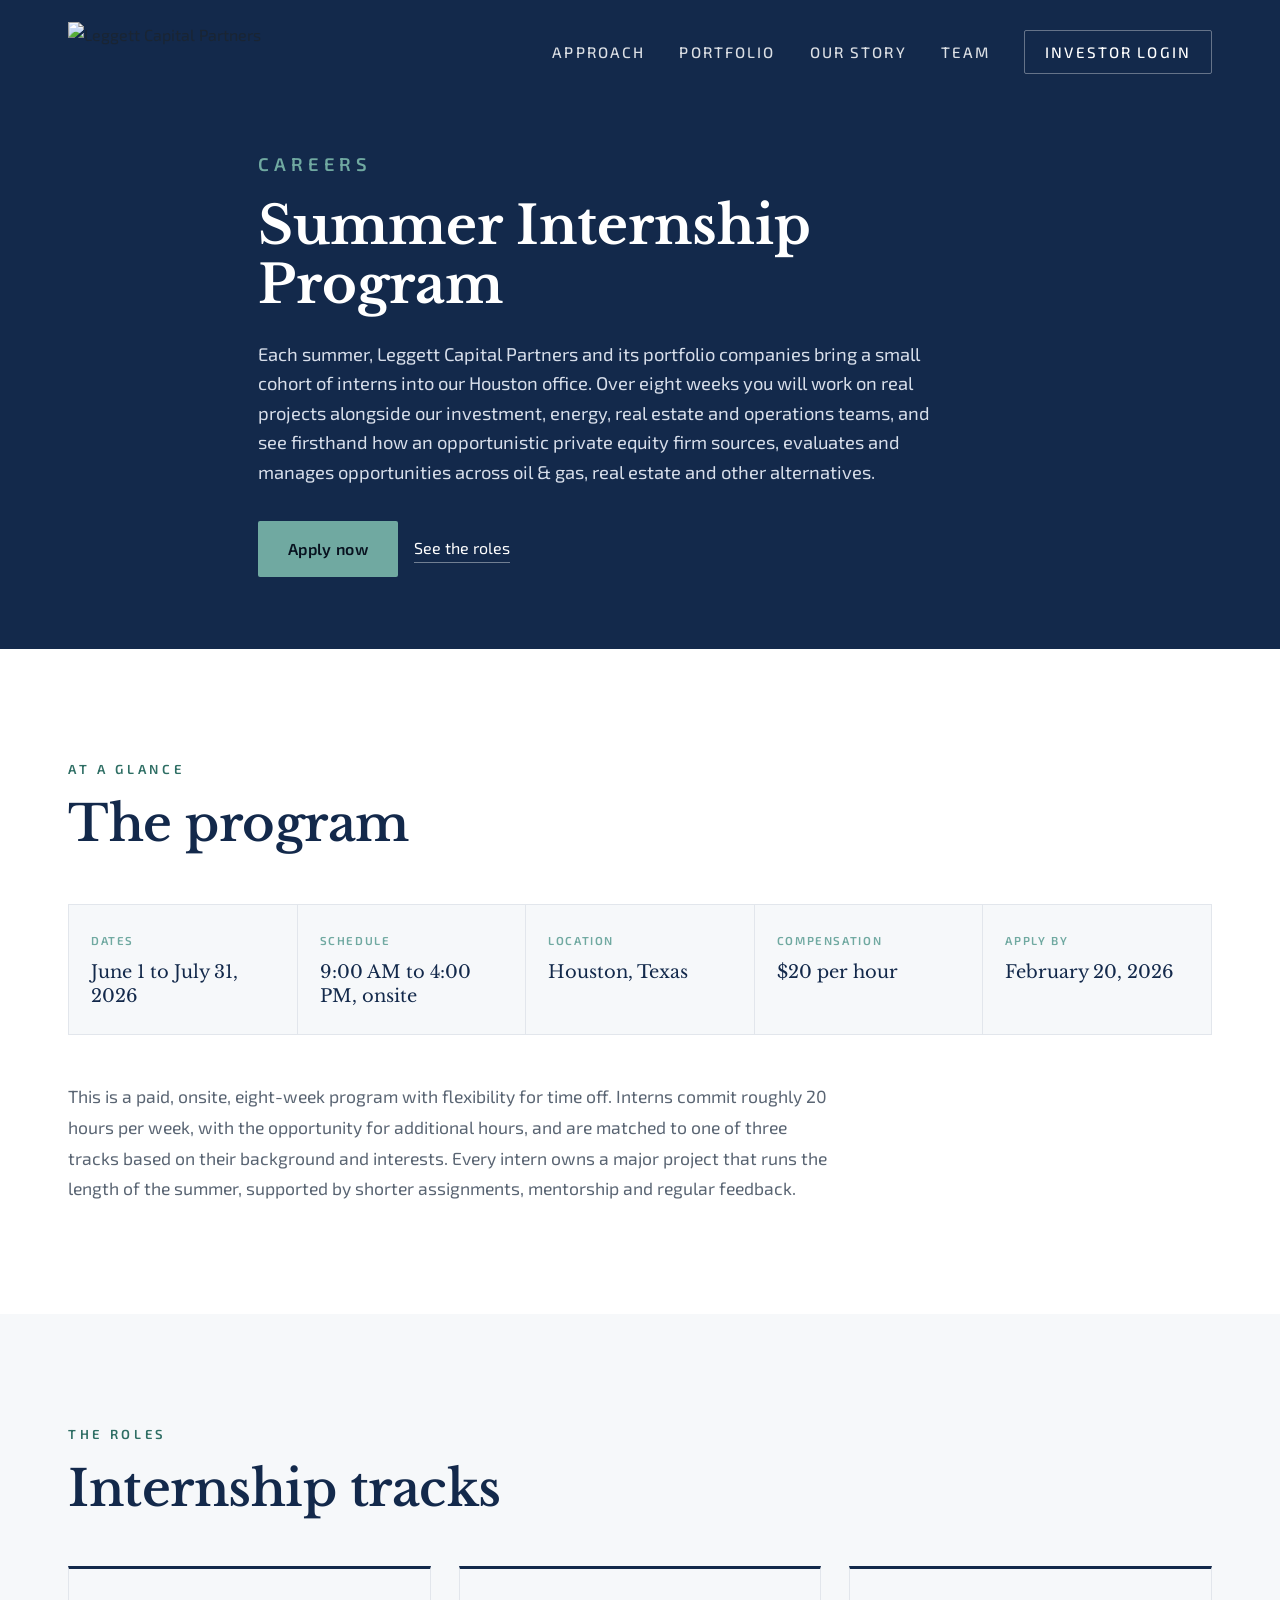
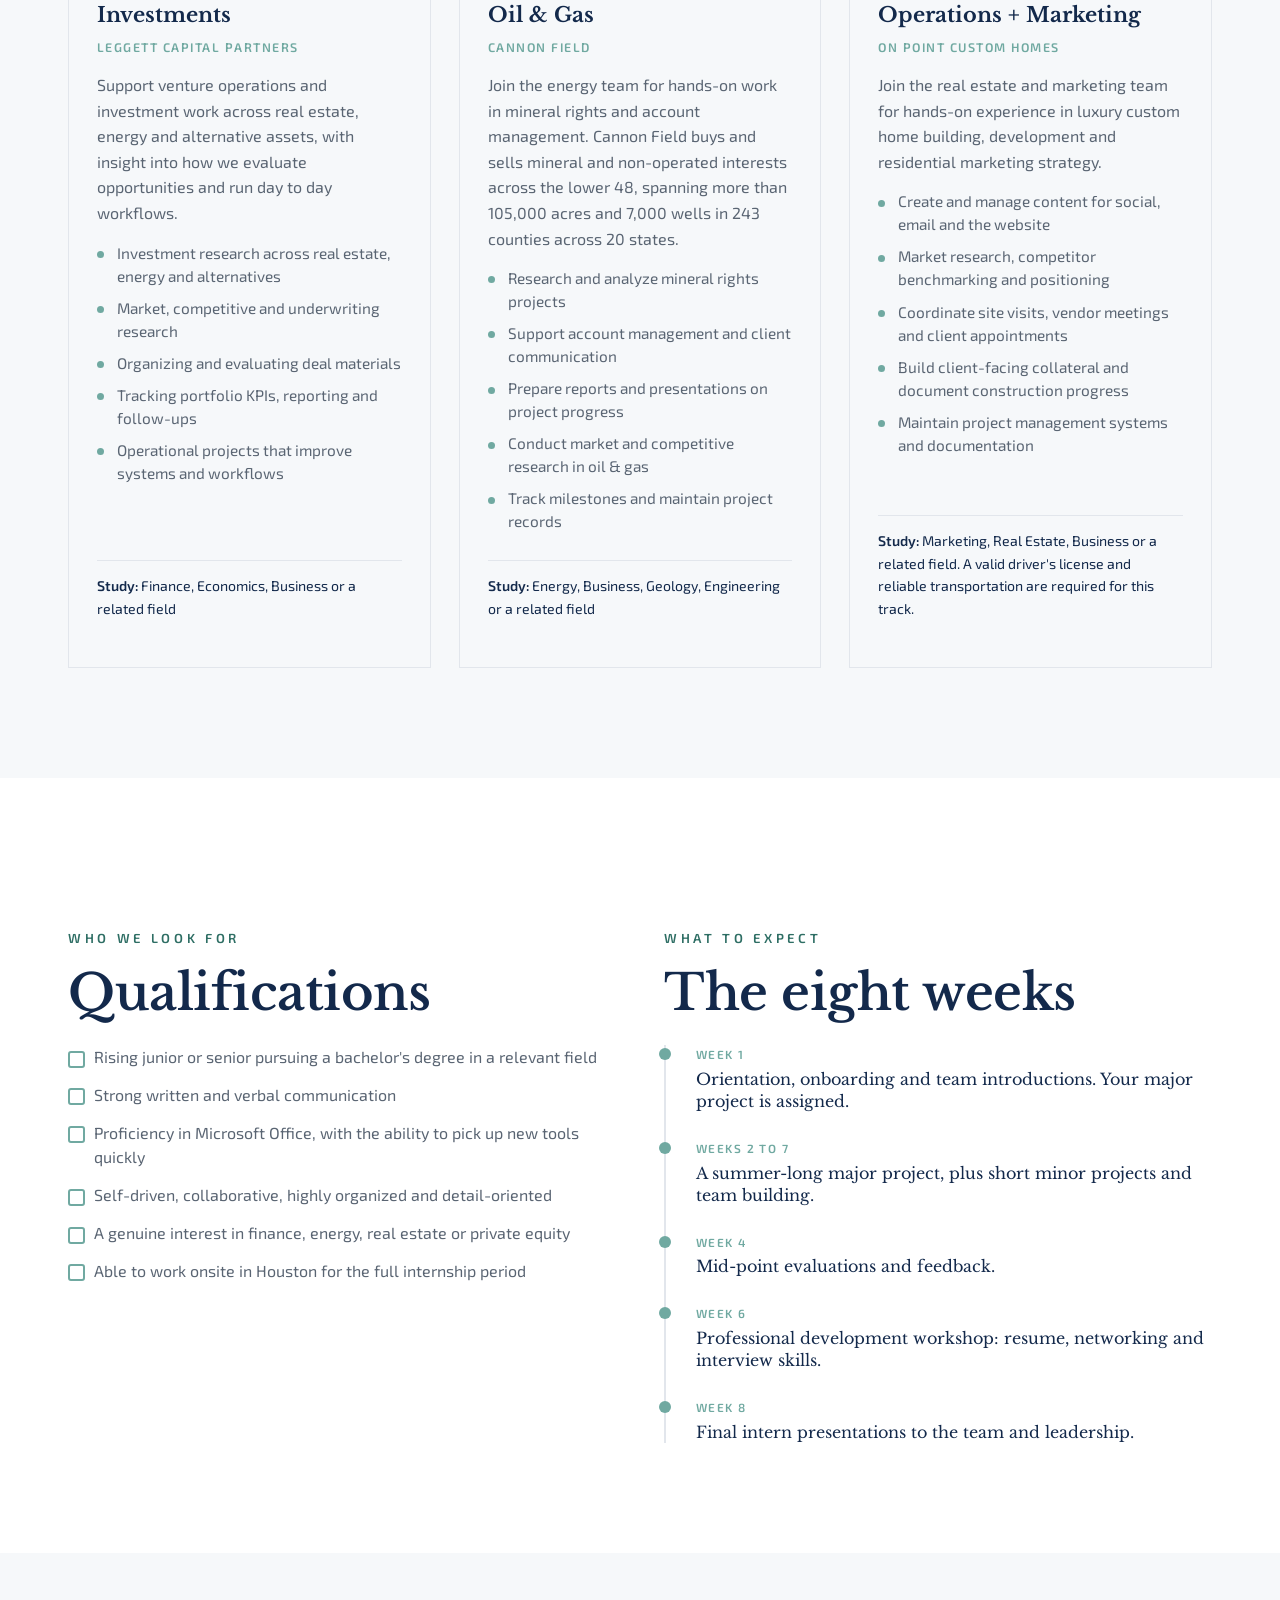
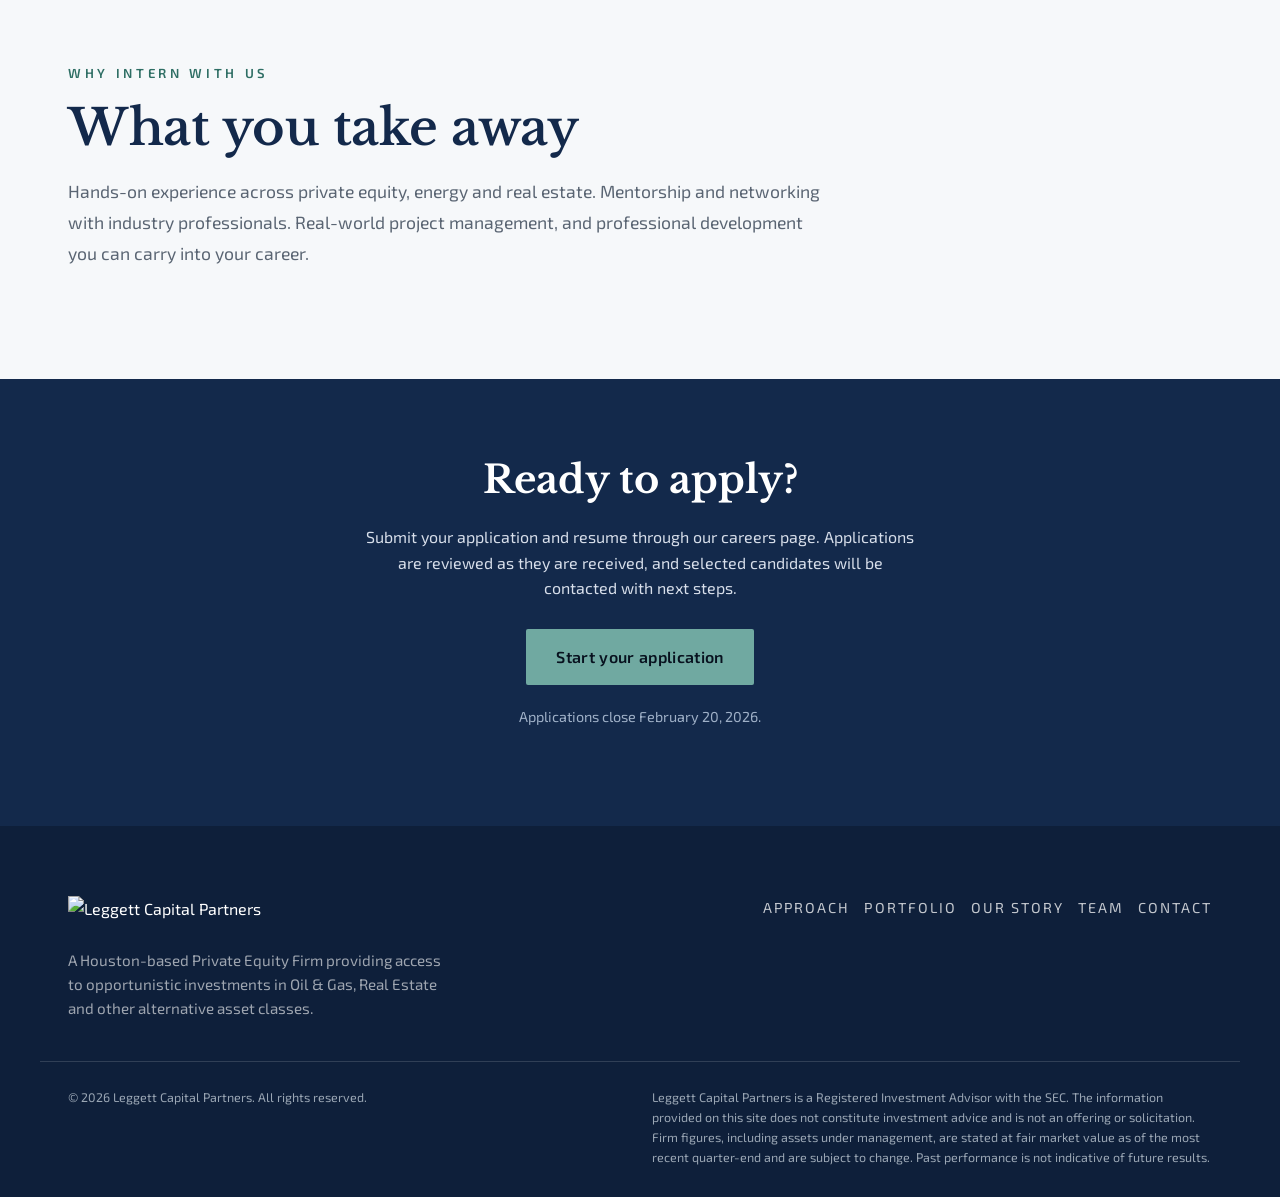
==== commit 0a4f2e4b: "Intern page: brand as Leggett Capital Partners Co-Authored-By: Claude Opus 4.8 <noreply@anthropic.co" ====
--- a/intern/index.html
+++ b/intern/index.html
@@ -108,7 +108,7 @@
     <div class="wrap ihero__inner">
       <p class="eyebrow">Careers</p>
       <h1>Summer Internship Program</h1>
-      <p>Each summer, Leggett and its portfolio companies bring a small cohort of interns into our Houston office. Over eight weeks you will work on real projects alongside our investment, energy, real estate and operations teams, and see firsthand how an opportunistic private equity firm sources, evaluates and manages opportunities across oil &amp; gas, real estate and other alternatives.</p>
+      <p>Each summer, Leggett Capital Partners and its portfolio companies bring a small cohort of interns into our Houston office. Over eight weeks you will work on real projects alongside our investment, energy, real estate and operations teams, and see firsthand how an opportunistic private equity firm sources, evaluates and manages opportunities across oil &amp; gas, real estate and other alternatives.</p>
       <div class="ihero__actions">
         <a class="btn-apply" href="https://leggettventures.com/intern" target="_blank" rel="noopener">Apply now</a>
         <a class="btn-ghost" href="#tracks">See the roles</a>
@@ -143,7 +143,7 @@
 
         <article class="track-card">
           <h3>Investments</h3>
-          <p class="track__co">Leggett Ventures</p>
+          <p class="track__co">Leggett Capital Partners</p>
           <p>Support venture operations and investment work across real estate, energy and alternative assets, with insight into how we evaluate opportunities and run day to day workflows.</p>
           <ul>
             <li>Investment research across real estate, energy and alternatives</li>
@@ -234,7 +234,7 @@
     <div class="wrap">
       <h2>Ready to apply?</h2>
       <p>Submit your application and resume through our careers page. Applications are reviewed as they are received, and selected candidates will be contacted with next steps.</p>
-      <a class="btn-apply" href="https://leggettventures.com/intern" target="_blank" rel="noopener">Apply at leggettventures.com/intern</a>
+      <a class="btn-apply" href="https://leggettventures.com/intern" target="_blank" rel="noopener">Start your application</a>
       <p class="deadline">Applications close February 20, 2026.</p>
     </div>
   </section>
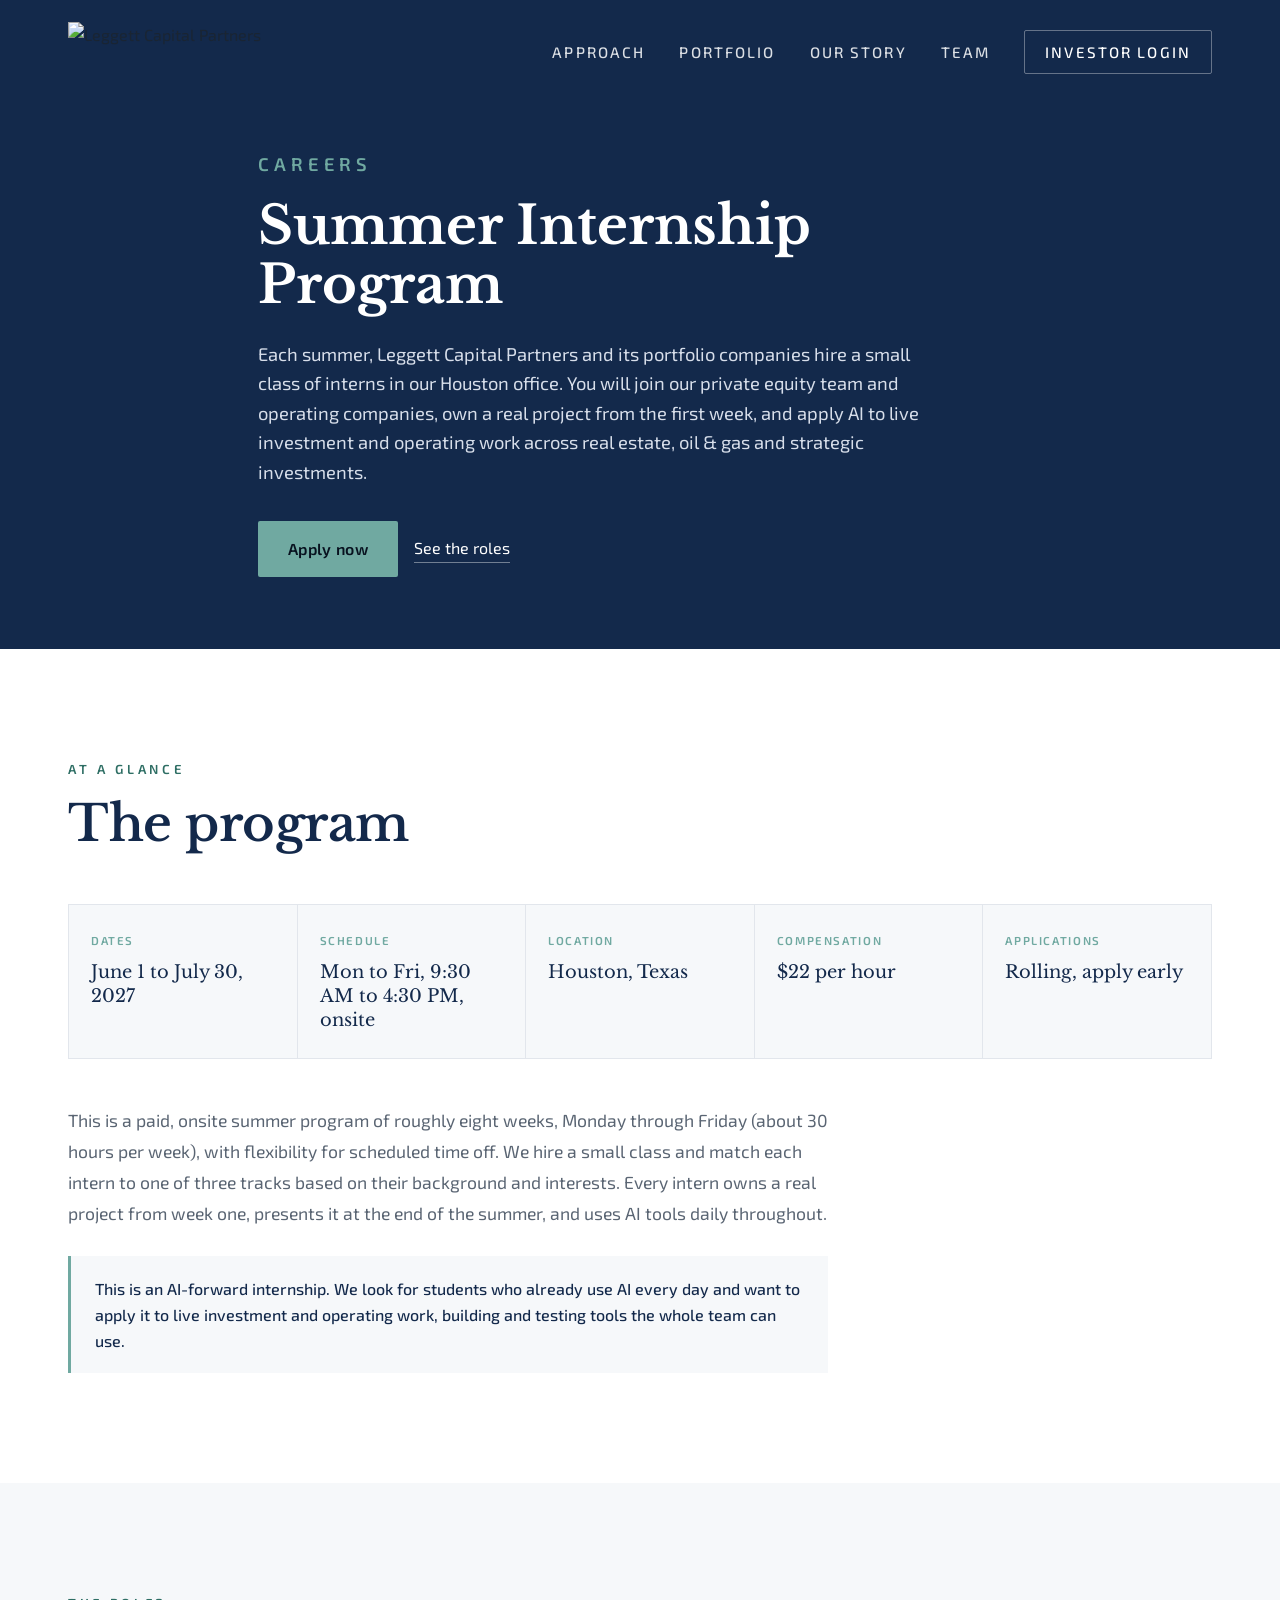
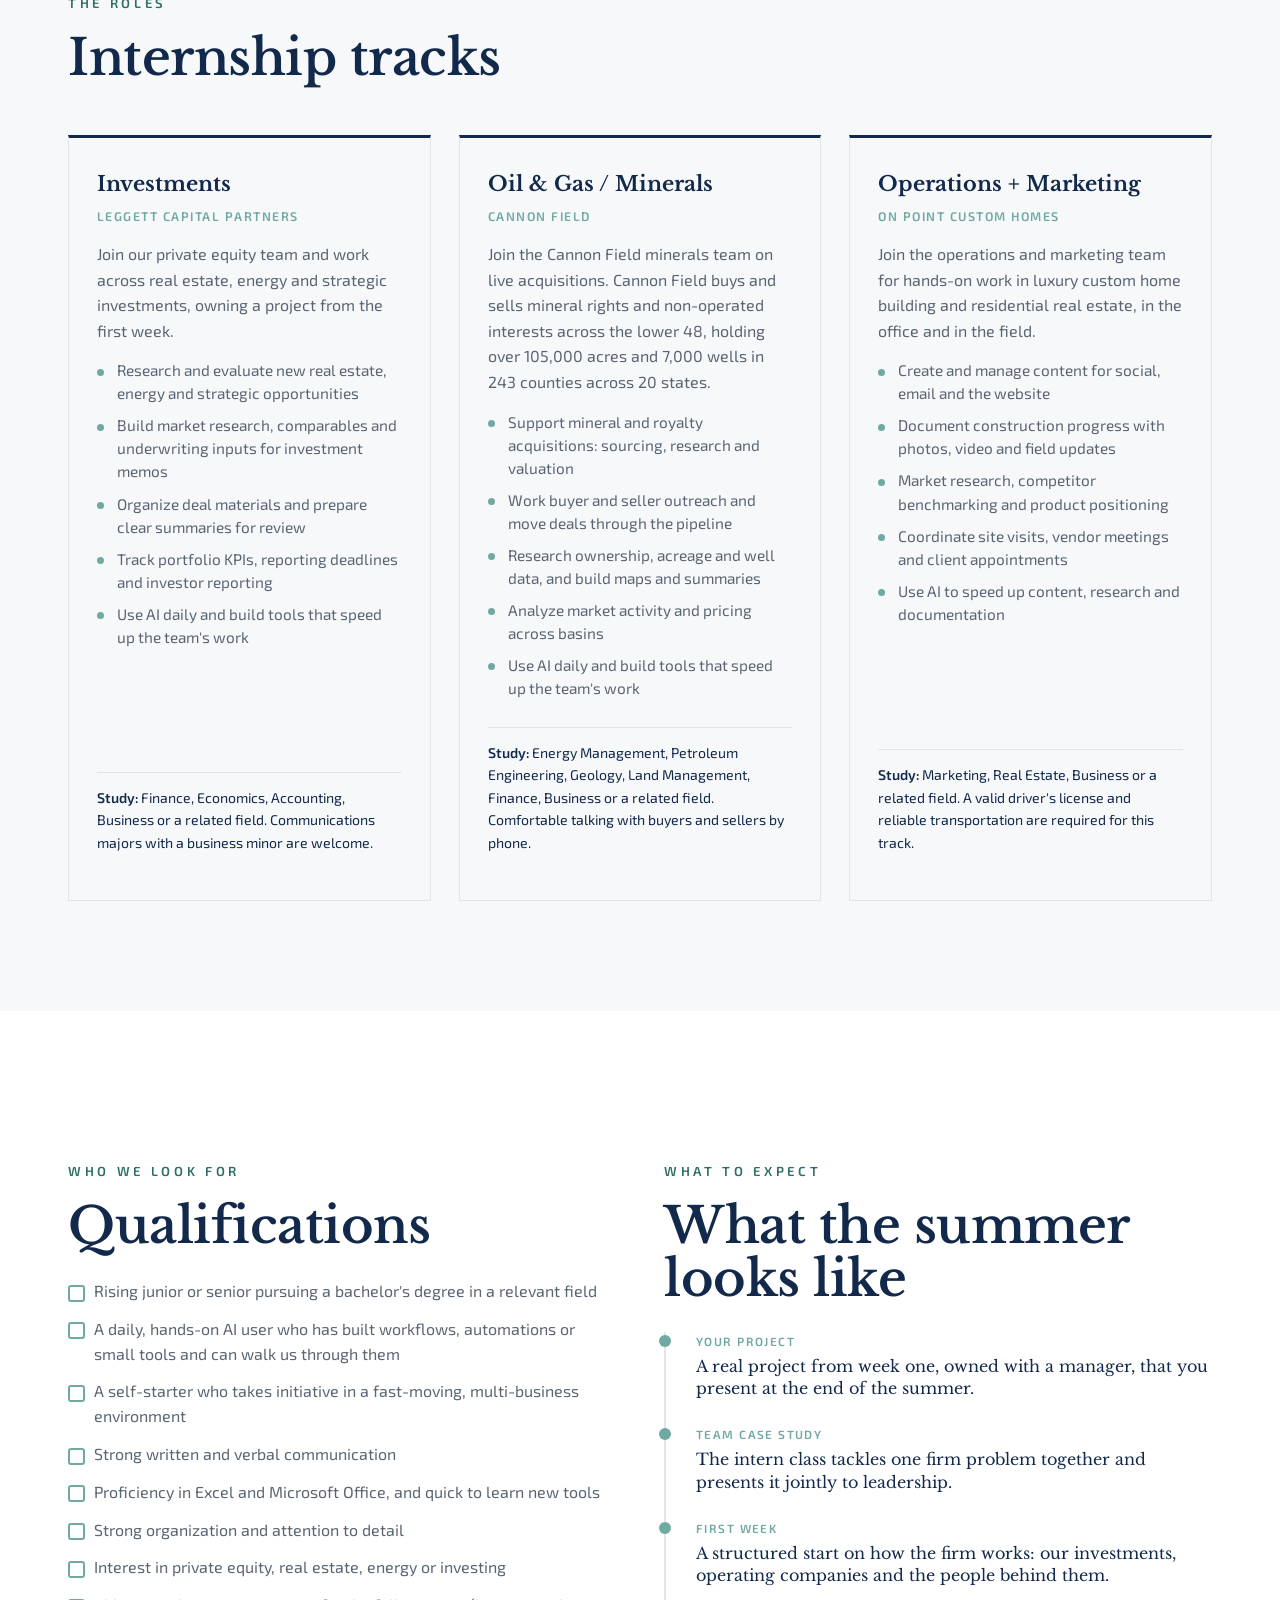
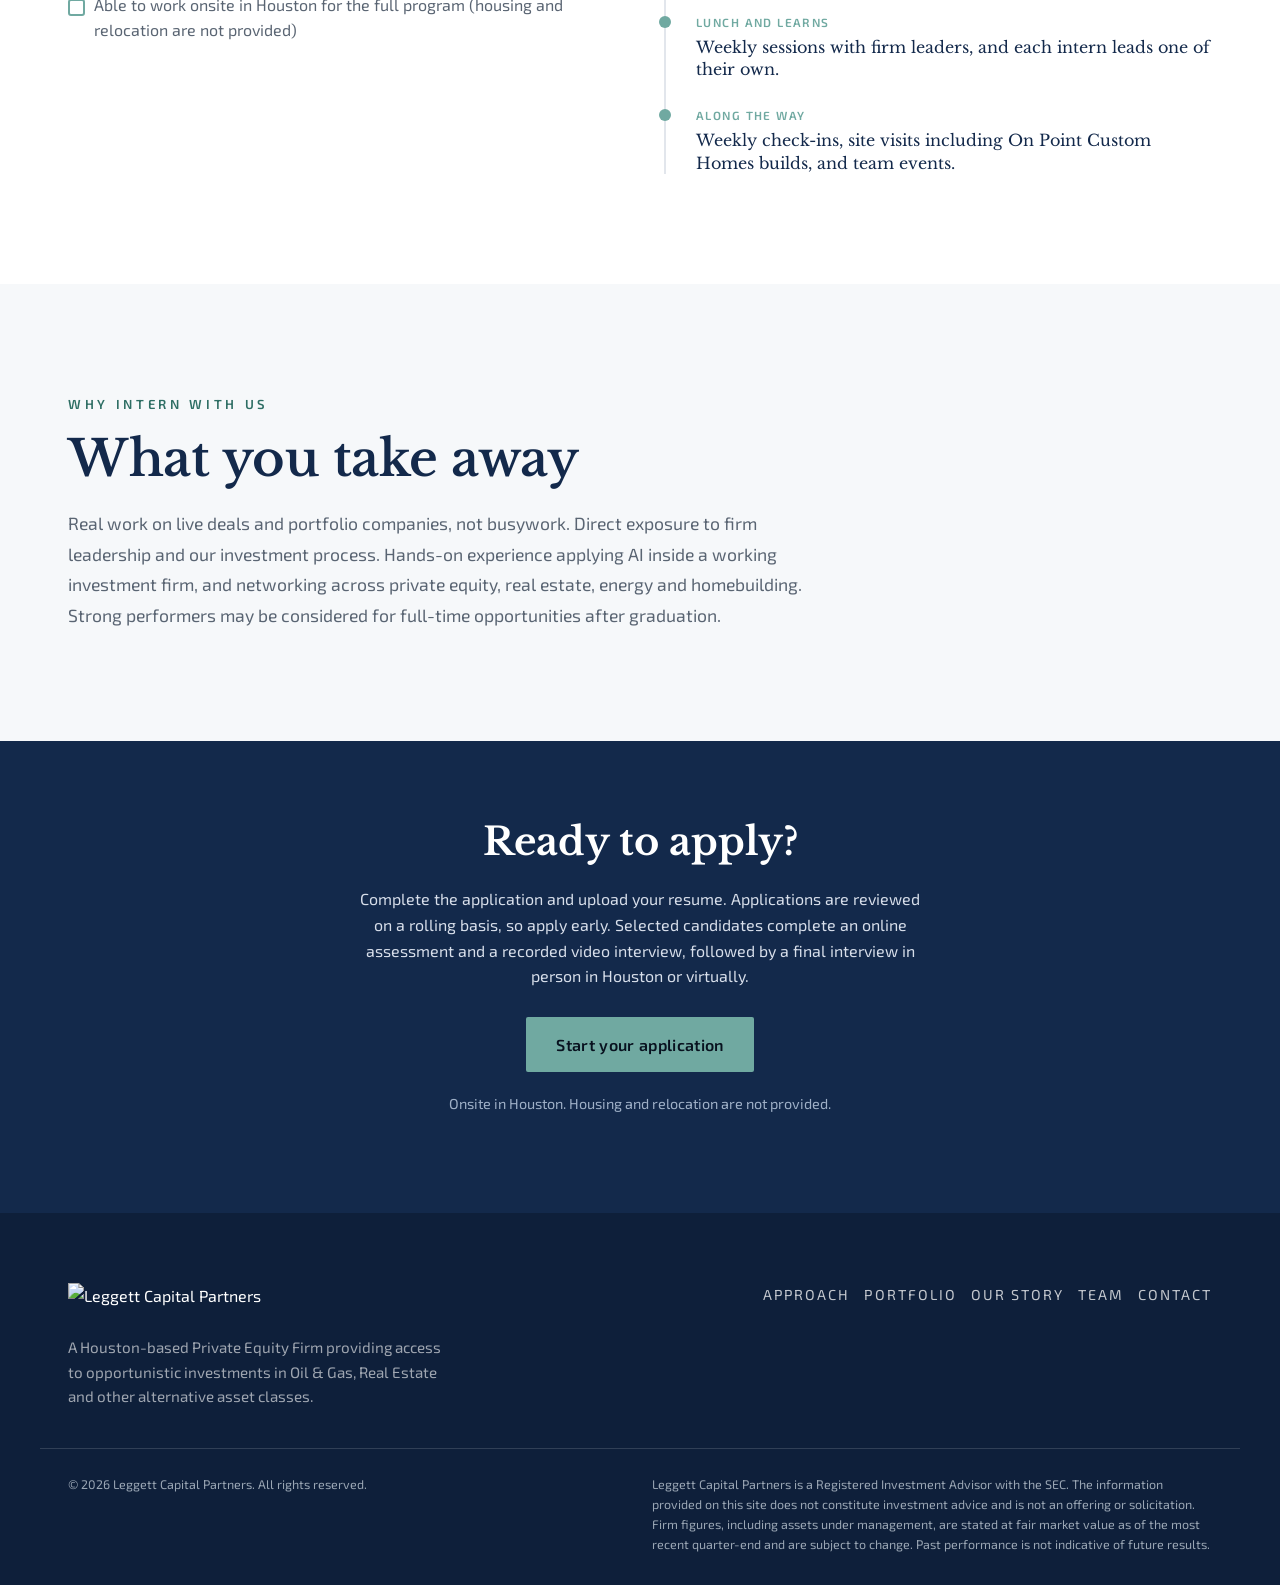
==== commit 91384a23: "Intern page: update to Summer 2027 program New dates (Jun 1-Jul 30, 2027), $22/hr, M-F 9:30-4:30 (~3" ====
--- a/intern/index.html
+++ b/intern/index.html
@@ -108,7 +108,7 @@
     <div class="wrap ihero__inner">
       <p class="eyebrow">Careers</p>
       <h1>Summer Internship Program</h1>
-      <p>Each summer, Leggett Capital Partners and its portfolio companies bring a small cohort of interns into our Houston office. Over eight weeks you will work on real projects alongside our investment, energy, real estate and operations teams, and see firsthand how an opportunistic private equity firm sources, evaluates and manages opportunities across oil &amp; gas, real estate and other alternatives.</p>
+      <p>Each summer, Leggett Capital Partners and its portfolio companies hire a small class of interns in our Houston office. You will join our private equity team and operating companies, own a real project from the first week, and apply AI to live investment and operating work across real estate, oil &amp; gas and strategic investments.</p>
       <div class="ihero__actions">
         <a class="btn-apply" href="https://leggettventures.com/intern" target="_blank" rel="noopener">Apply now</a>
         <a class="btn-ghost" href="#tracks">See the roles</a>
@@ -122,15 +122,16 @@
       <p class="eyebrow">At a glance</p>
       <h2 class="section__title">The program</h2>
       <div class="glance">
-        <div class="glance__item"><span>Dates</span><strong>June 1 to July 31, 2026</strong></div>
-        <div class="glance__item"><span>Schedule</span><strong>9:00 AM to 4:00 PM, onsite</strong></div>
+        <div class="glance__item"><span>Dates</span><strong>June 1 to July 30, 2027</strong></div>
+        <div class="glance__item"><span>Schedule</span><strong>Mon to Fri, 9:30 AM to 4:30 PM, onsite</strong></div>
         <div class="glance__item"><span>Location</span><strong>Houston, Texas</strong></div>
-        <div class="glance__item"><span>Compensation</span><strong>$20 per hour</strong></div>
-        <div class="glance__item"><span>Apply by</span><strong>February 20, 2026</strong></div>
+        <div class="glance__item"><span>Compensation</span><strong>$22 per hour</strong></div>
+        <div class="glance__item"><span>Applications</span><strong>Rolling, apply early</strong></div>
       </div>
       <div class="lead-copy" style="margin-top:46px">
-        <p>This is a paid, onsite, eight-week program with flexibility for time off. Interns commit roughly 20 hours per week, with the opportunity for additional hours, and are matched to one of three tracks based on their background and interests. Every intern owns a major project that runs the length of the summer, supported by shorter assignments, mentorship and regular feedback.</p>
-      </div>
+        <p>This is a paid, onsite summer program of roughly eight weeks, Monday through Friday (about 30 hours per week), with flexibility for scheduled time off. We hire a small class and match each intern to one of three tracks based on their background and interests. Every intern owns a real project from week one, presents it at the end of the summer, and uses AI tools daily throughout.</p>
+      </div>
+      <p style="margin-top:28px;padding:20px 24px;border-left:3px solid var(--copper);background:var(--paper);color:var(--navy);font-weight:500;line-height:1.6;max-width:760px">This is an AI-forward internship. We look for students who already use AI every day and want to apply it to live investment and operating work, building and testing tools the whole team can use.</p>
     </div>
   </section>
 
@@ -144,41 +145,41 @@
         <article class="track-card">
           <h3>Investments</h3>
           <p class="track__co">Leggett Capital Partners</p>
-          <p>Support venture operations and investment work across real estate, energy and alternative assets, with insight into how we evaluate opportunities and run day to day workflows.</p>
+          <p>Join our private equity team and work across real estate, energy and strategic investments, owning a project from the first week.</p>
           <ul>
-            <li>Investment research across real estate, energy and alternatives</li>
-            <li>Market, competitive and underwriting research</li>
-            <li>Organizing and evaluating deal materials</li>
-            <li>Tracking portfolio KPIs, reporting and follow-ups</li>
-            <li>Operational projects that improve systems and workflows</li>
+            <li>Research and evaluate new real estate, energy and strategic opportunities</li>
+            <li>Build market research, comparables and underwriting inputs for investment memos</li>
+            <li>Organize deal materials and prepare clear summaries for review</li>
+            <li>Track portfolio KPIs, reporting deadlines and investor reporting</li>
+            <li>Use AI daily and build tools that speed up the team's work</li>
           </ul>
-          <p class="track__field"><b>Study:</b> Finance, Economics, Business or a related field</p>
+          <p class="track__field"><b>Study:</b> Finance, Economics, Accounting, Business or a related field. Communications majors with a business minor are welcome.</p>
         </article>
 
         <article class="track-card">
-          <h3>Oil &amp; Gas</h3>
+          <h3>Oil &amp; Gas / Minerals</h3>
           <p class="track__co">Cannon Field</p>
-          <p>Join the energy team for hands-on work in mineral rights and account management. Cannon Field buys and sells mineral and non-operated interests across the lower 48, spanning more than 105,000 acres and 7,000 wells in 243 counties across 20 states.</p>
+          <p>Join the Cannon Field minerals team on live acquisitions. Cannon Field buys and sells mineral rights and non-operated interests across the lower 48, holding over 105,000 acres and 7,000 wells in 243 counties across 20 states.</p>
           <ul>
-            <li>Research and analyze mineral rights projects</li>
-            <li>Support account management and client communication</li>
-            <li>Prepare reports and presentations on project progress</li>
-            <li>Conduct market and competitive research in oil &amp; gas</li>
-            <li>Track milestones and maintain project records</li>
+            <li>Support mineral and royalty acquisitions: sourcing, research and valuation</li>
+            <li>Work buyer and seller outreach and move deals through the pipeline</li>
+            <li>Research ownership, acreage and well data, and build maps and summaries</li>
+            <li>Analyze market activity and pricing across basins</li>
+            <li>Use AI daily and build tools that speed up the team's work</li>
           </ul>
-          <p class="track__field"><b>Study:</b> Energy, Business, Geology, Engineering or a related field</p>
+          <p class="track__field"><b>Study:</b> Energy Management, Petroleum Engineering, Geology, Land Management, Finance, Business or a related field. Comfortable talking with buyers and sellers by phone.</p>
         </article>
 
         <article class="track-card">
           <h3>Operations + Marketing</h3>
           <p class="track__co">On Point Custom Homes</p>
-          <p>Join the real estate and marketing team for hands-on experience in luxury custom home building, development and residential marketing strategy.</p>
+          <p>Join the operations and marketing team for hands-on work in luxury custom home building and residential real estate, in the office and in the field.</p>
           <ul>
             <li>Create and manage content for social, email and the website</li>
-            <li>Market research, competitor benchmarking and positioning</li>
+            <li>Document construction progress with photos, video and field updates</li>
+            <li>Market research, competitor benchmarking and product positioning</li>
             <li>Coordinate site visits, vendor meetings and client appointments</li>
-            <li>Build client-facing collateral and document construction progress</li>
-            <li>Maintain project management systems and documentation</li>
+            <li>Use AI to speed up content, research and documentation</li>
           </ul>
           <p class="track__field"><b>Study:</b> Marketing, Real Estate, Business or a related field. A valid driver's license and reliable transportation are required for this track.</p>
         </article>
@@ -196,22 +197,24 @@
           <h2 class="section__title">Qualifications</h2>
           <ul class="chk" style="margin-top:26px">
             <li>Rising junior or senior pursuing a bachelor's degree in a relevant field</li>
+            <li>A daily, hands-on AI user who has built workflows, automations or small tools and can walk us through them</li>
+            <li>A self-starter who takes initiative in a fast-moving, multi-business environment</li>
             <li>Strong written and verbal communication</li>
-            <li>Proficiency in Microsoft Office, with the ability to pick up new tools quickly</li>
-            <li>Self-driven, collaborative, highly organized and detail-oriented</li>
-            <li>A genuine interest in finance, energy, real estate or private equity</li>
-            <li>Able to work onsite in Houston for the full internship period</li>
+            <li>Proficiency in Excel and Microsoft Office, and quick to learn new tools</li>
+            <li>Strong organization and attention to detail</li>
+            <li>Interest in private equity, real estate, energy or investing</li>
+            <li>Able to work onsite in Houston for the full program (housing and relocation are not provided)</li>
           </ul>
         </div>
         <div>
           <p class="eyebrow">What to expect</p>
-          <h2 class="section__title">The eight weeks</h2>
+          <h2 class="section__title">What the summer looks like</h2>
           <div class="flow" style="border:0;padding:0;margin-top:26px">
-            <div class="flow__row"><p class="flow__when">Week 1</p><p class="flow__what">Orientation, onboarding and team introductions. Your major project is assigned.</p></div>
-            <div class="flow__row"><p class="flow__when">Weeks 2 to 7</p><p class="flow__what">A summer-long major project, plus short minor projects and team building.</p></div>
-            <div class="flow__row"><p class="flow__when">Week 4</p><p class="flow__what">Mid-point evaluations and feedback.</p></div>
-            <div class="flow__row"><p class="flow__when">Week 6</p><p class="flow__what">Professional development workshop: resume, networking and interview skills.</p></div>
-            <div class="flow__row"><p class="flow__when">Week 8</p><p class="flow__what">Final intern presentations to the team and leadership.</p></div>
+            <div class="flow__row"><p class="flow__when">Your project</p><p class="flow__what">A real project from week one, owned with a manager, that you present at the end of the summer.</p></div>
+            <div class="flow__row"><p class="flow__when">Team case study</p><p class="flow__what">The intern class tackles one firm problem together and presents it jointly to leadership.</p></div>
+            <div class="flow__row"><p class="flow__when">First week</p><p class="flow__what">A structured start on how the firm works: our investments, operating companies and the people behind them.</p></div>
+            <div class="flow__row"><p class="flow__when">Lunch and learns</p><p class="flow__what">Weekly sessions with firm leaders, and each intern leads one of their own.</p></div>
+            <div class="flow__row"><p class="flow__when">Along the way</p><p class="flow__what">Weekly check-ins, site visits including On Point Custom Homes builds, and team events.</p></div>
           </div>
         </div>
       </div>
@@ -224,7 +227,7 @@
       <p class="eyebrow">Why intern with us</p>
       <h2 class="section__title">What you take away</h2>
       <div class="lead-copy" style="margin-top:22px">
-        <p>Hands-on experience across private equity, energy and real estate. Mentorship and networking with industry professionals. Real-world project management, and professional development you can carry into your career.</p>
+        <p>Real work on live deals and portfolio companies, not busywork. Direct exposure to firm leadership and our investment process. Hands-on experience applying AI inside a working investment firm, and networking across private equity, real estate, energy and homebuilding. Strong performers may be considered for full-time opportunities after graduation.</p>
       </div>
     </div>
   </section>
@@ -233,9 +236,9 @@
   <section class="apply-band" id="apply">
     <div class="wrap">
       <h2>Ready to apply?</h2>
-      <p>Submit your application and resume through our careers page. Applications are reviewed as they are received, and selected candidates will be contacted with next steps.</p>
+      <p>Complete the application and upload your resume. Applications are reviewed on a rolling basis, so apply early. Selected candidates complete an online assessment and a recorded video interview, followed by a final interview in person in Houston or virtually.</p>
       <a class="btn-apply" href="https://leggettventures.com/intern" target="_blank" rel="noopener">Start your application</a>
-      <p class="deadline">Applications close February 20, 2026.</p>
+      <p class="deadline">Onsite in Houston. Housing and relocation are not provided.</p>
     </div>
   </section>
 
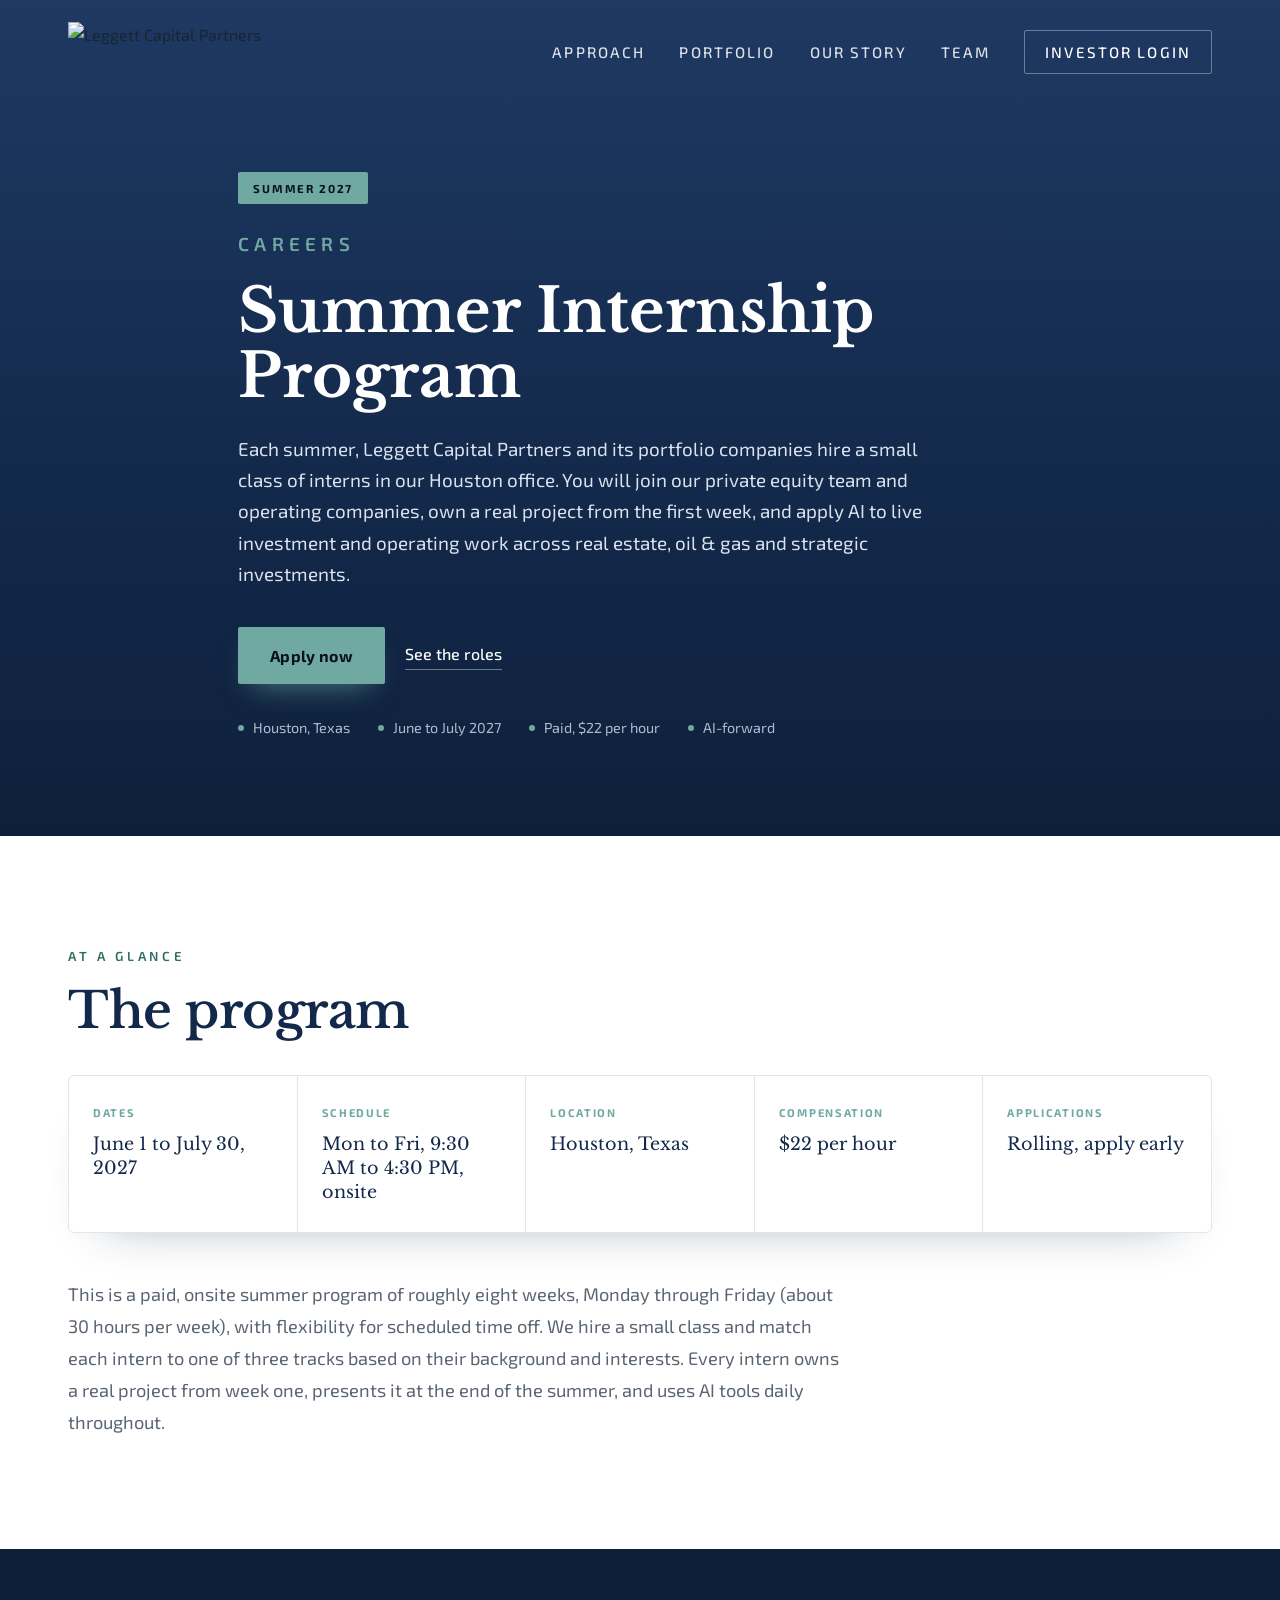
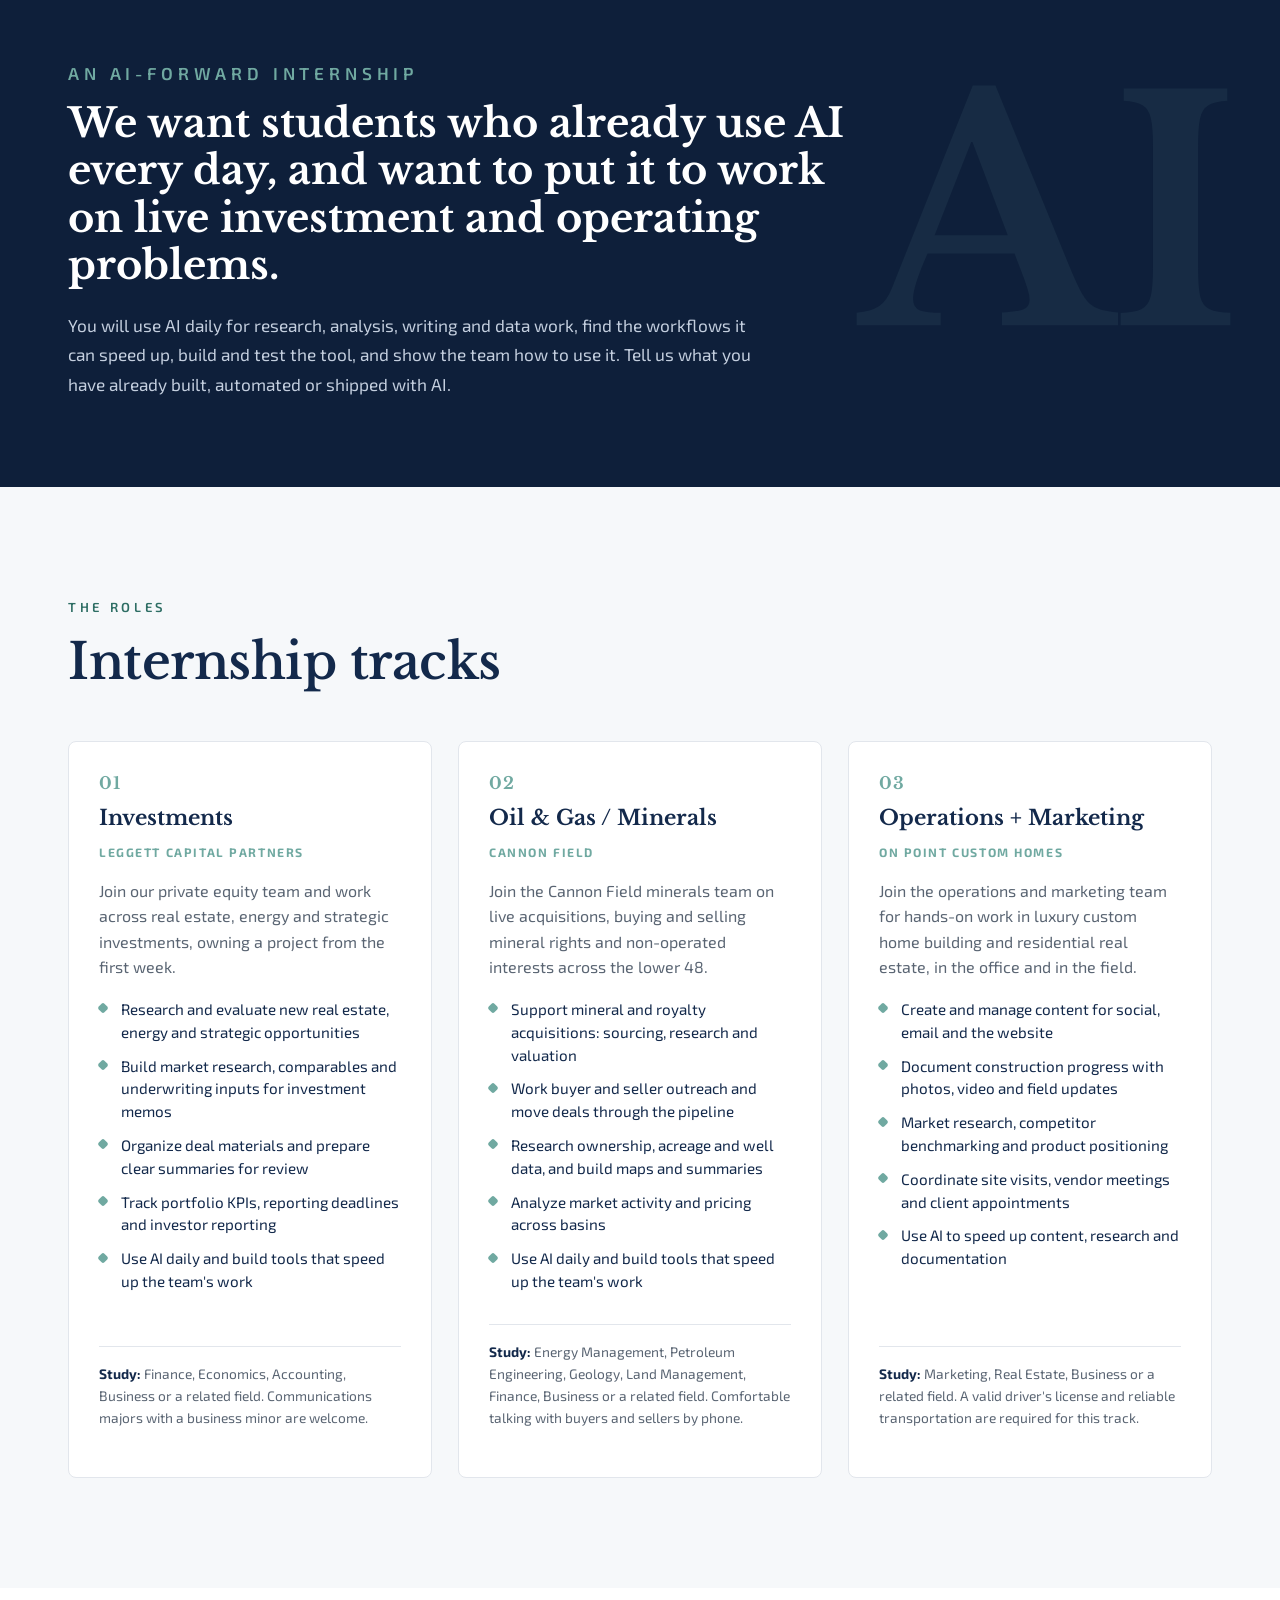
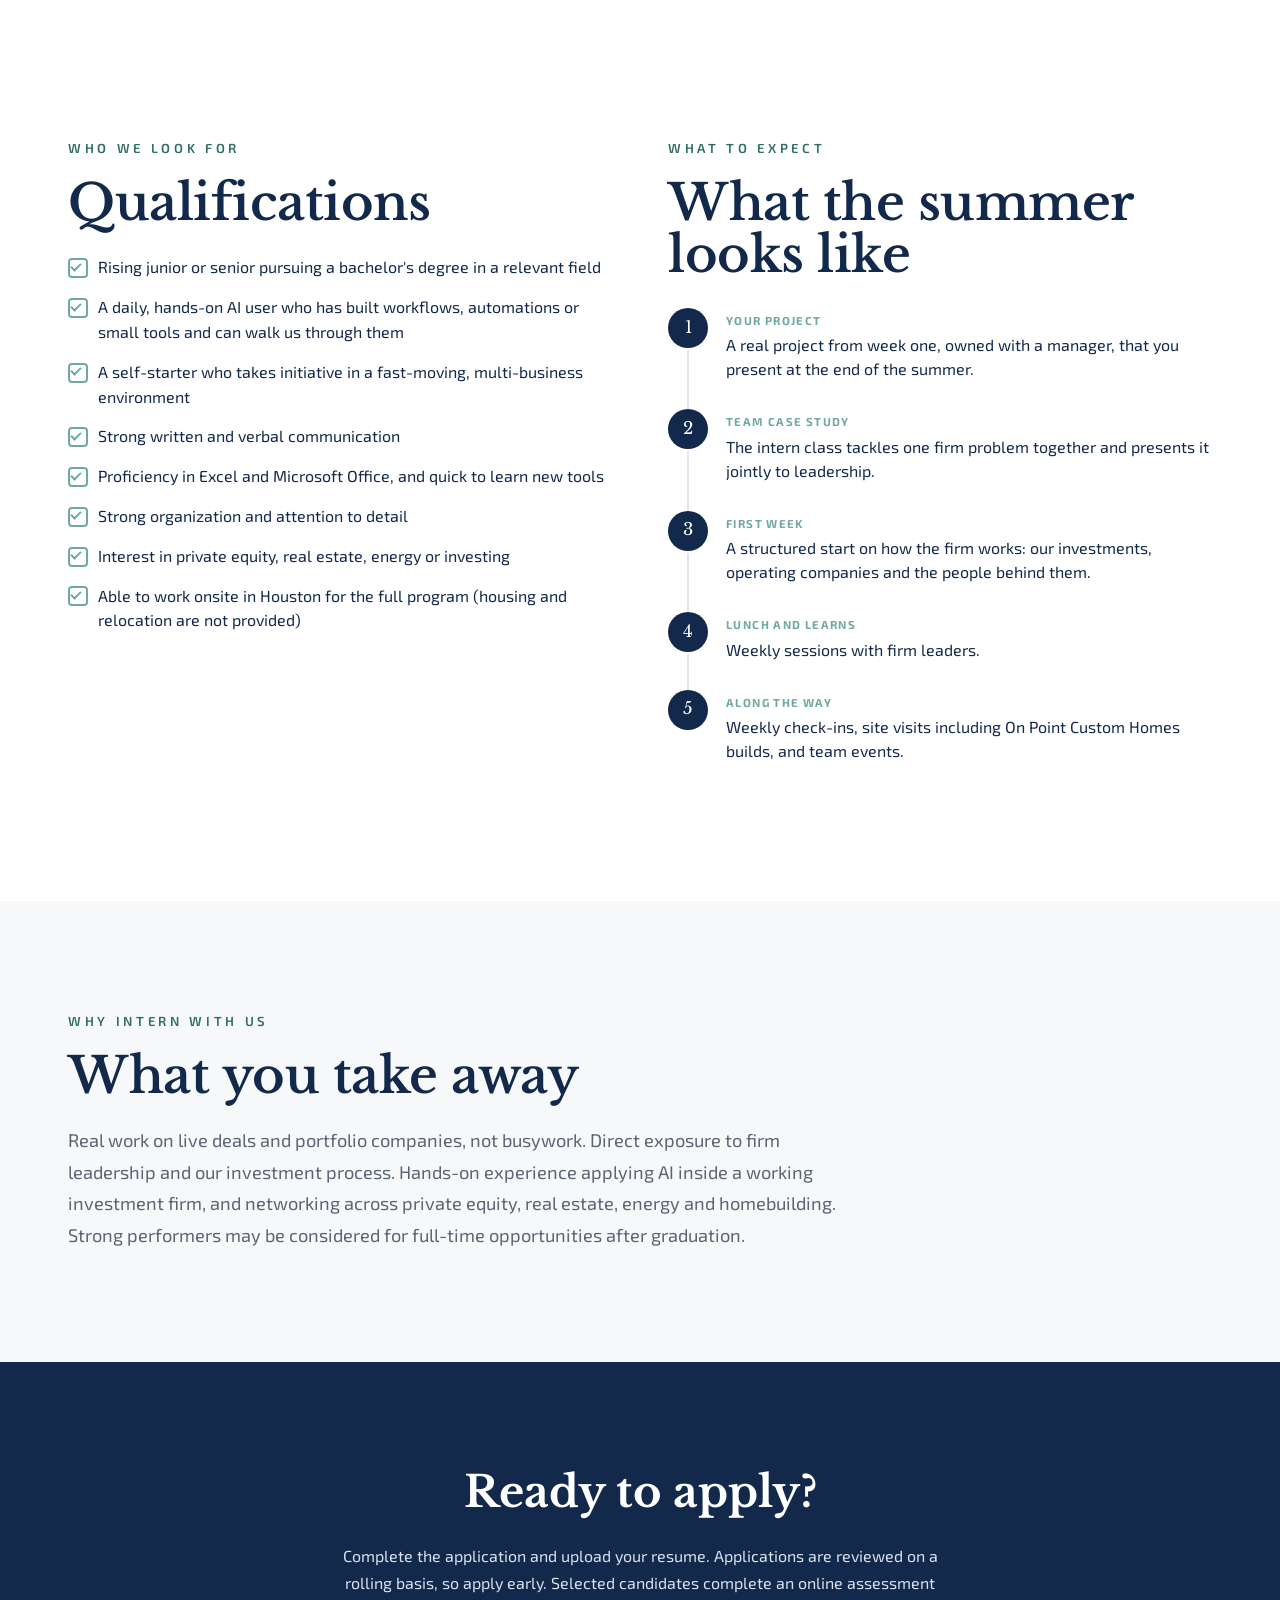
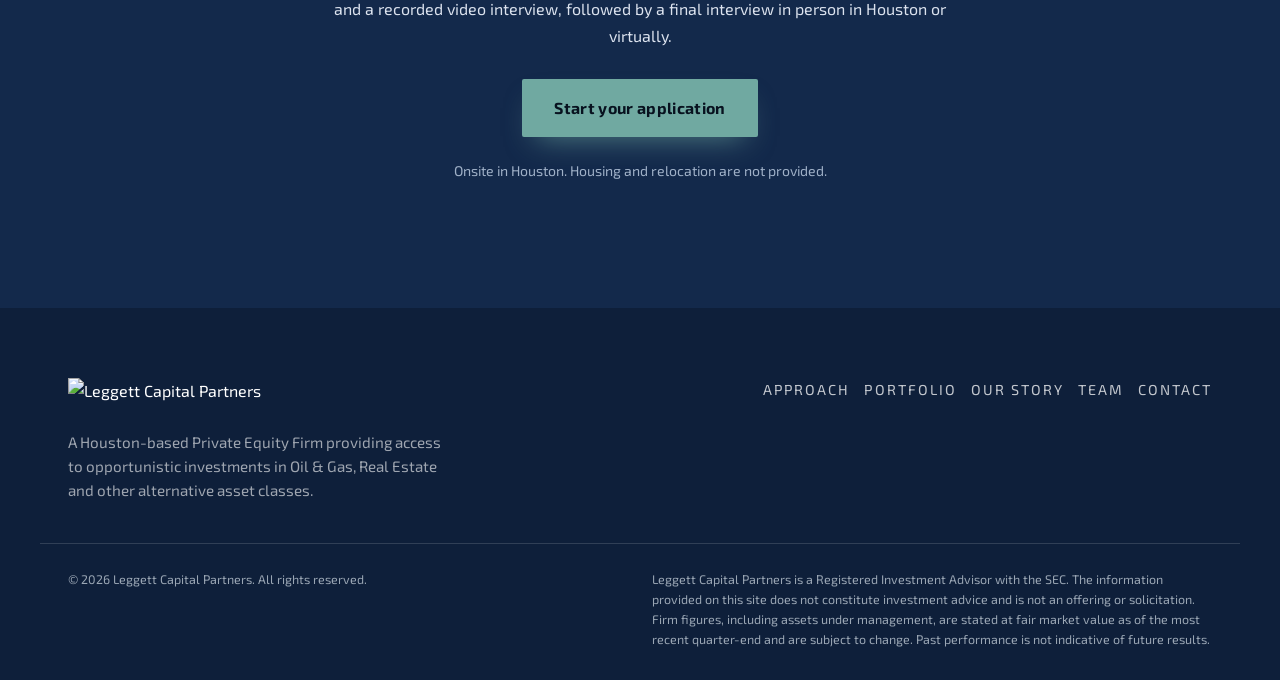
==== commit cee61b98: "Intern page: visual redesign (skyline hero, AI band, numbered tracks + timeline); wire ClickUp appli" ====
--- a/intern/index.html
+++ b/intern/index.html
@@ -20,61 +20,85 @@
 <link rel="stylesheet" href="../styles.css?v=20261113a" />
 
 <style>
-  /* ===== Intern page specifics ===== */
-  .ihero{position:relative;background:var(--navy);color:#fff;padding:150px 0 72px}
-  .ihero__inner{max-width:820px}
+  /* ===== Intern page ===== */
+  .ihero{position:relative;color:#fff;padding:172px 0 96px;overflow:hidden;background:var(--navy)}
+  .ihero__bg{position:absolute;inset:0;background:url('../assets/hero-skyline.jpg') center/cover no-repeat;transform:scale(1.03)}
+  .ihero__overlay{position:absolute;inset:0;background:linear-gradient(180deg,rgba(33,61,104,.80) 0%,rgba(19,41,75,.88) 58%,rgba(14,31,58,.96) 100%)}
+  .ihero__inner{position:relative;max-width:860px}
   .ihero .eyebrow{color:var(--copper)}
-  .ihero h1{font-family:'Libre Baskerville',Georgia,serif;font-size:clamp(2.1rem,5vw,3.3rem);line-height:1.1;margin:.3em 0 .5em}
-  .ihero p{font-size:1.15rem;line-height:1.6;color:#d7deea;max-width:680px}
-  .ihero__actions{margin-top:34px;display:flex;gap:16px;flex-wrap:wrap;align-items:center}
-
-  .btn-apply{display:inline-block;background:var(--copper);color:#08121f;font-weight:600;letter-spacing:.02em;
-    padding:15px 30px;border-radius:2px;text-decoration:none;transition:transform .2s var(--ease),filter .2s var(--ease)}
-  .btn-apply:hover{filter:brightness(1.08);transform:translateY(-2px)}
-  .btn-ghost{display:inline-block;color:#fff;text-decoration:none;border-bottom:1px solid rgba(255,255,255,.4);padding-bottom:2px}
+  .tag{display:inline-block;font-size:.72rem;letter-spacing:.16em;text-transform:uppercase;font-weight:700;color:#08121f;background:var(--copper);padding:7px 15px;border-radius:2px;margin-bottom:24px}
+  .ihero h1{font-family:'Libre Baskerville',Georgia,serif;font-size:clamp(2.4rem,5.6vw,3.8rem);line-height:1.07;margin:0 0 .42em}
+  .ihero p{font-size:1.18rem;line-height:1.65;color:#dbe2ee;max-width:710px}
+  .ihero__actions{margin-top:38px;display:flex;gap:20px;flex-wrap:wrap;align-items:center}
+  .ihero__meta{margin-top:32px;display:flex;flex-wrap:wrap;gap:11px 28px;color:#aebccf;font-size:.9rem}
+  .ihero__meta span{display:inline-flex;align-items:center;gap:9px}
+  .ihero__meta span::before{content:"";width:6px;height:6px;border-radius:50%;background:var(--copper)}
+
+  .btn-apply{display:inline-block;background:var(--copper);color:#08121f;font-weight:700;letter-spacing:.02em;
+    padding:16px 32px;border-radius:2px;text-decoration:none;box-shadow:0 14px 30px -14px rgba(112,169,161,.7);
+    transition:transform .2s var(--ease),filter .2s var(--ease)}
+  .btn-apply:hover{filter:brightness(1.07);transform:translateY(-2px)}
+  .btn-ghost{display:inline-block;color:#fff;text-decoration:none;font-weight:500;border-bottom:1px solid rgba(255,255,255,.4);padding-bottom:3px;transition:border-color .2s var(--ease)}
   .btn-ghost:hover{border-color:var(--copper)}
 
-  .glance{display:grid;grid-template-columns:repeat(5,1fr);gap:1px;background:var(--line,#e4e2dc);
-    border:1px solid var(--line,#e4e2dc);margin-top:54px}
-  .glance__item{background:var(--paper,#fff);padding:26px 22px}
-  .glance__item span{display:block;font-size:.72rem;letter-spacing:.14em;text-transform:uppercase;color:var(--copper);font-weight:600;margin-bottom:10px}
-  .glance__item strong{font-family:'Libre Baskerville',Georgia,serif;font-weight:400;color:var(--navy);font-size:1.12rem;line-height:1.35;display:block}
-
-  .lead-copy{max-width:760px;font-size:1.1rem;line-height:1.75;color:var(--muted)}
+  .glance{display:grid;grid-template-columns:repeat(5,1fr);gap:1px;background:var(--line);
+    border:1px solid var(--line);margin-top:38px;border-radius:6px;overflow:hidden;box-shadow:0 24px 50px -36px rgba(19,41,75,.45)}
+  .glance__item{background:#fff;padding:28px 24px;transition:background .25s var(--ease)}
+  .glance__item:hover{background:var(--paper)}
+  .glance__item span{display:block;font-size:.7rem;letter-spacing:.15em;text-transform:uppercase;color:var(--copper);font-weight:700;margin-bottom:11px}
+  .glance__item strong{font-family:'Libre Baskerville',Georgia,serif;font-weight:400;color:var(--navy);font-size:1.1rem;line-height:1.35;display:block}
+
+  .lead-copy{max-width:780px;font-size:1.14rem;line-height:1.75;color:var(--muted)}
   .lead-copy p+p{margin-top:1.1em}
 
-  .tracks{display:grid;grid-template-columns:repeat(3,1fr);gap:28px;margin-top:50px}
-  .track-card{background:var(--paper,#fff);border:1px solid var(--line,#e4e2dc);border-top:3px solid var(--navy);padding:30px 28px;display:flex;flex-direction:column}
-  .track-card h3{font-family:'Libre Baskerville',Georgia,serif;color:var(--navy);font-size:1.3rem;margin:0}
-  .track-card .track__co{font-size:.78rem;letter-spacing:.12em;text-transform:uppercase;color:var(--copper);font-weight:600;margin:6px 0 14px}
-  .track-card>p{color:var(--muted);line-height:1.6;margin:0 0 16px}
-  .track-card ul{list-style:none;margin:0 0 18px;padding:0}
-  .track-card li{position:relative;padding-left:20px;color:var(--muted);line-height:1.5;margin-bottom:9px;font-size:.96rem}
-  .track-card li::before{content:"";position:absolute;left:0;top:.6em;width:7px;height:7px;background:var(--copper);border-radius:50%}
-  .track-card .track__field{margin-top:auto;font-size:.88rem;color:var(--navy);border-top:1px solid var(--line,#e4e2dc);padding-top:14px}
-  .track-card .track__field b{font-weight:600}
-
-  .two-col{display:grid;grid-template-columns:1fr 1fr;gap:48px;margin-top:40px}
+  /* AI band */
+  .ai-band{background:var(--navy-900);color:#fff;padding:88px 0;position:relative;overflow:hidden}
+  .ai-band::after{content:"AI";position:absolute;right:3%;top:50%;transform:translateY(-50%);font-family:'Libre Baskerville',Georgia,serif;font-size:clamp(10rem,24vw,22rem);line-height:.8;color:rgba(112,169,161,.09);font-weight:700;pointer-events:none}
+  .ai-band .wrap{position:relative;z-index:1}
+  .ai-band .eyebrow{color:var(--copper)}
+  .ai-band h2{font-family:'Libre Baskerville',Georgia,serif;font-size:clamp(1.7rem,3.6vw,2.5rem);line-height:1.18;margin:.3em 0 0;max-width:780px}
+  .ai-band p{color:#c3cede;max-width:700px;margin:22px 0 0;line-height:1.7;font-size:1.08rem}
+
+  /* tracks */
+  .tracks{display:grid;grid-template-columns:repeat(3,1fr);gap:26px;margin-top:52px}
+  .track-card{background:#fff;border:1px solid var(--line);border-radius:8px;padding:34px 30px 30px;display:flex;flex-direction:column;position:relative;
+    transition:transform .3s var(--ease),box-shadow .3s var(--ease),border-color .3s var(--ease)}
+  .track-card:hover{transform:translateY(-5px);box-shadow:0 26px 52px -28px rgba(19,41,75,.42);border-color:var(--copper)}
+  .track__num{font-family:'Libre Baskerville',Georgia,serif;font-size:1.05rem;color:var(--copper);font-weight:700;letter-spacing:.05em}
+  .track-card h3{font-family:'Libre Baskerville',Georgia,serif;color:var(--navy);font-size:1.32rem;margin:10px 0 0}
+  .track-card .track__co{font-size:.76rem;letter-spacing:.13em;text-transform:uppercase;color:var(--copper);font-weight:700;margin:7px 0 15px}
+  .track-card>p{color:var(--muted);line-height:1.6;margin:0 0 18px}
+  .track-card ul{list-style:none;margin:0 0 20px;padding:0}
+  .track-card li{position:relative;padding-left:22px;color:var(--navy);line-height:1.5;margin-bottom:11px;font-size:.95rem}
+  .track-card li::before{content:"";position:absolute;left:0;top:.42em;width:8px;height:8px;background:var(--copper);border-radius:2px;transform:rotate(45deg)}
+  .track-card .track__field{margin-top:auto;font-size:.86rem;color:var(--muted);border-top:1px solid var(--line);padding-top:16px}
+  .track-card .track__field b{font-weight:700;color:var(--navy)}
+
+  .two-col{display:grid;grid-template-columns:1fr 1fr;gap:56px;margin-top:40px}
   .chk{list-style:none;margin:0;padding:0}
-  .chk li{position:relative;padding-left:26px;color:var(--muted);line-height:1.55;margin-bottom:13px}
-  .chk li::before{content:"";position:absolute;left:0;top:.35em;width:13px;height:13px;border:2px solid var(--copper);border-radius:3px}
-
-  .flow{margin-top:40px;border-left:2px solid var(--line,#e4e2dc);padding-left:0}
-  .flow__row{position:relative;padding:0 0 26px 30px;border-left:2px solid var(--line,#e4e2dc);margin-left:0}
-  .flow__row::before{content:"";position:absolute;left:-7px;top:3px;width:12px;height:12px;background:var(--copper);border-radius:50%}
-  .flow__row:last-child{padding-bottom:0}
-  .flow__when{font-size:.74rem;letter-spacing:.12em;text-transform:uppercase;color:var(--copper);font-weight:600}
-  .flow__what{color:var(--navy);font-family:'Libre Baskerville',Georgia,serif;margin:4px 0 0;line-height:1.4}
-
-  .apply-band{background:var(--navy);color:#fff;text-align:center;padding:70px 0}
-  .apply-band h2{font-family:'Libre Baskerville',Georgia,serif;font-size:clamp(1.7rem,4vw,2.4rem);margin:0 0 14px}
-  .apply-band p{color:#d7deea;max-width:560px;margin:0 auto 28px;line-height:1.6}
-  .apply-band .deadline{margin-top:20px;font-size:.9rem;color:#9fb0c7}
+  .chk li{position:relative;padding-left:30px;color:var(--navy);line-height:1.55;margin-bottom:15px}
+  .chk li::before{content:"";position:absolute;left:0;top:.18em;width:16px;height:16px;border:2px solid var(--copper);border-radius:4px}
+  .chk li::after{content:"";position:absolute;left:5px;top:.34em;width:4px;height:8px;border:solid var(--copper);border-width:0 2px 2px 0;transform:rotate(45deg)}
+
+  /* numbered timeline */
+  .flow{margin-top:30px;counter-reset:step;position:relative}
+  .flow__row{position:relative;padding:0 0 28px 58px;min-height:40px}
+  .flow__row:not(:last-child)::after{content:"";position:absolute;left:19px;top:42px;bottom:0;width:2px;background:var(--line)}
+  .flow__row::before{counter-increment:step;content:counter(step);position:absolute;left:0;top:0;width:40px;height:40px;border-radius:50%;background:var(--navy);color:#fff;font-family:'Libre Baskerville',Georgia,serif;font-size:1.05rem;display:flex;align-items:center;justify-content:center}
+  .flow__when{font-size:.72rem;letter-spacing:.12em;text-transform:uppercase;color:var(--copper);font-weight:700;padding-top:3px}
+  .flow__what{color:var(--navy);margin:4px 0 0;line-height:1.5}
+
+  .apply-band{background:var(--navy);color:#fff;text-align:center;padding:96px 0;position:relative;overflow:hidden}
+  .apply-band__bg{position:absolute;inset:0;background:url('../assets/hero-skyline.jpg') center/cover no-repeat;opacity:.13}
+  .apply-band .wrap{position:relative;z-index:1}
+  .apply-band h2{font-family:'Libre Baskerville',Georgia,serif;font-size:clamp(1.9rem,4vw,2.7rem);margin:0 0 16px}
+  .apply-band p{color:#dbe2ee;max-width:620px;margin:0 auto 30px;line-height:1.65}
+  .apply-band .deadline{margin-top:22px;font-size:.88rem;color:#9fb0c7}
 
   @media(max-width:900px){
     .glance{grid-template-columns:repeat(2,1fr)}
     .tracks{grid-template-columns:1fr}
-    .two-col{grid-template-columns:1fr;gap:28px}
+    .two-col{grid-template-columns:1fr;gap:40px}
   }
   @media(max-width:560px){ .glance{grid-template-columns:1fr} }
 </style>
@@ -105,13 +129,22 @@
 
   <!-- ============================ HERO ============================ -->
   <section class="ihero" id="top">
+    <div class="ihero__bg"></div>
+    <div class="ihero__overlay"></div>
     <div class="wrap ihero__inner">
+      <span class="tag">Summer 2027</span>
       <p class="eyebrow">Careers</p>
       <h1>Summer Internship Program</h1>
       <p>Each summer, Leggett Capital Partners and its portfolio companies hire a small class of interns in our Houston office. You will join our private equity team and operating companies, own a real project from the first week, and apply AI to live investment and operating work across real estate, oil &amp; gas and strategic investments.</p>
       <div class="ihero__actions">
-        <a class="btn-apply" href="https://leggettventures.com/intern" target="_blank" rel="noopener">Apply now</a>
+        <a class="btn-apply" href="https://forms.clickup.com/9014081914/f/8cmfybu-54574/VZ8JR9ZS53LAACEN5C" target="_blank" rel="noopener">Apply now</a>
         <a class="btn-ghost" href="#tracks">See the roles</a>
+      </div>
+      <div class="ihero__meta">
+        <span>Houston, Texas</span>
+        <span>June to July 2027</span>
+        <span>Paid, $22 per hour</span>
+        <span>AI-forward</span>
       </div>
     </div>
   </section>
@@ -131,7 +164,15 @@
       <div class="lead-copy" style="margin-top:46px">
         <p>This is a paid, onsite summer program of roughly eight weeks, Monday through Friday (about 30 hours per week), with flexibility for scheduled time off. We hire a small class and match each intern to one of three tracks based on their background and interests. Every intern owns a real project from week one, presents it at the end of the summer, and uses AI tools daily throughout.</p>
       </div>
-      <p style="margin-top:28px;padding:20px 24px;border-left:3px solid var(--copper);background:var(--paper);color:var(--navy);font-weight:500;line-height:1.6;max-width:760px">This is an AI-forward internship. We look for students who already use AI every day and want to apply it to live investment and operating work, building and testing tools the whole team can use.</p>
+    </div>
+  </section>
+
+  <!-- ============================ AI BAND ============================ -->
+  <section class="ai-band">
+    <div class="wrap">
+      <p class="eyebrow">An AI-forward internship</p>
+      <h2>We want students who already use AI every day, and want to put it to work on live investment and operating problems.</h2>
+      <p>You will use AI daily for research, analysis, writing and data work, find the workflows it can speed up, build and test the tool, and show the team how to use it. Tell us what you have already built, automated or shipped with AI.</p>
     </div>
   </section>
 
@@ -143,6 +184,7 @@
       <div class="tracks">
 
         <article class="track-card">
+          <span class="track__num">01</span>
           <h3>Investments</h3>
           <p class="track__co">Leggett Capital Partners</p>
           <p>Join our private equity team and work across real estate, energy and strategic investments, owning a project from the first week.</p>
@@ -157,9 +199,10 @@
         </article>
 
         <article class="track-card">
+          <span class="track__num">02</span>
           <h3>Oil &amp; Gas / Minerals</h3>
           <p class="track__co">Cannon Field</p>
-          <p>Join the Cannon Field minerals team on live acquisitions. Cannon Field buys and sells mineral rights and non-operated interests across the lower 48, holding over 105,000 acres and 7,000 wells in 243 counties across 20 states.</p>
+          <p>Join the Cannon Field minerals team on live acquisitions, buying and selling mineral rights and non-operated interests across the lower 48.</p>
           <ul>
             <li>Support mineral and royalty acquisitions: sourcing, research and valuation</li>
             <li>Work buyer and seller outreach and move deals through the pipeline</li>
@@ -171,6 +214,7 @@
         </article>
 
         <article class="track-card">
+          <span class="track__num">03</span>
           <h3>Operations + Marketing</h3>
           <p class="track__co">On Point Custom Homes</p>
           <p>Join the operations and marketing team for hands-on work in luxury custom home building and residential real estate, in the office and in the field.</p>
@@ -213,7 +257,7 @@
             <div class="flow__row"><p class="flow__when">Your project</p><p class="flow__what">A real project from week one, owned with a manager, that you present at the end of the summer.</p></div>
             <div class="flow__row"><p class="flow__when">Team case study</p><p class="flow__what">The intern class tackles one firm problem together and presents it jointly to leadership.</p></div>
             <div class="flow__row"><p class="flow__when">First week</p><p class="flow__what">A structured start on how the firm works: our investments, operating companies and the people behind them.</p></div>
-            <div class="flow__row"><p class="flow__when">Lunch and learns</p><p class="flow__what">Weekly sessions with firm leaders, and each intern leads one of their own.</p></div>
+            <div class="flow__row"><p class="flow__when">Lunch and learns</p><p class="flow__what">Weekly sessions with firm leaders.</p></div>
             <div class="flow__row"><p class="flow__when">Along the way</p><p class="flow__what">Weekly check-ins, site visits including On Point Custom Homes builds, and team events.</p></div>
           </div>
         </div>
@@ -234,10 +278,11 @@
 
   <!-- ============================ APPLY ============================ -->
   <section class="apply-band" id="apply">
+    <div class="apply-band__bg"></div>
     <div class="wrap">
       <h2>Ready to apply?</h2>
       <p>Complete the application and upload your resume. Applications are reviewed on a rolling basis, so apply early. Selected candidates complete an online assessment and a recorded video interview, followed by a final interview in person in Houston or virtually.</p>
-      <a class="btn-apply" href="https://leggettventures.com/intern" target="_blank" rel="noopener">Start your application</a>
+      <a class="btn-apply" href="https://forms.clickup.com/9014081914/f/8cmfybu-54574/VZ8JR9ZS53LAACEN5C" target="_blank" rel="noopener">Start your application</a>
       <p class="deadline">Onsite in Houston. Housing and relocation are not provided.</p>
     </div>
   </section>
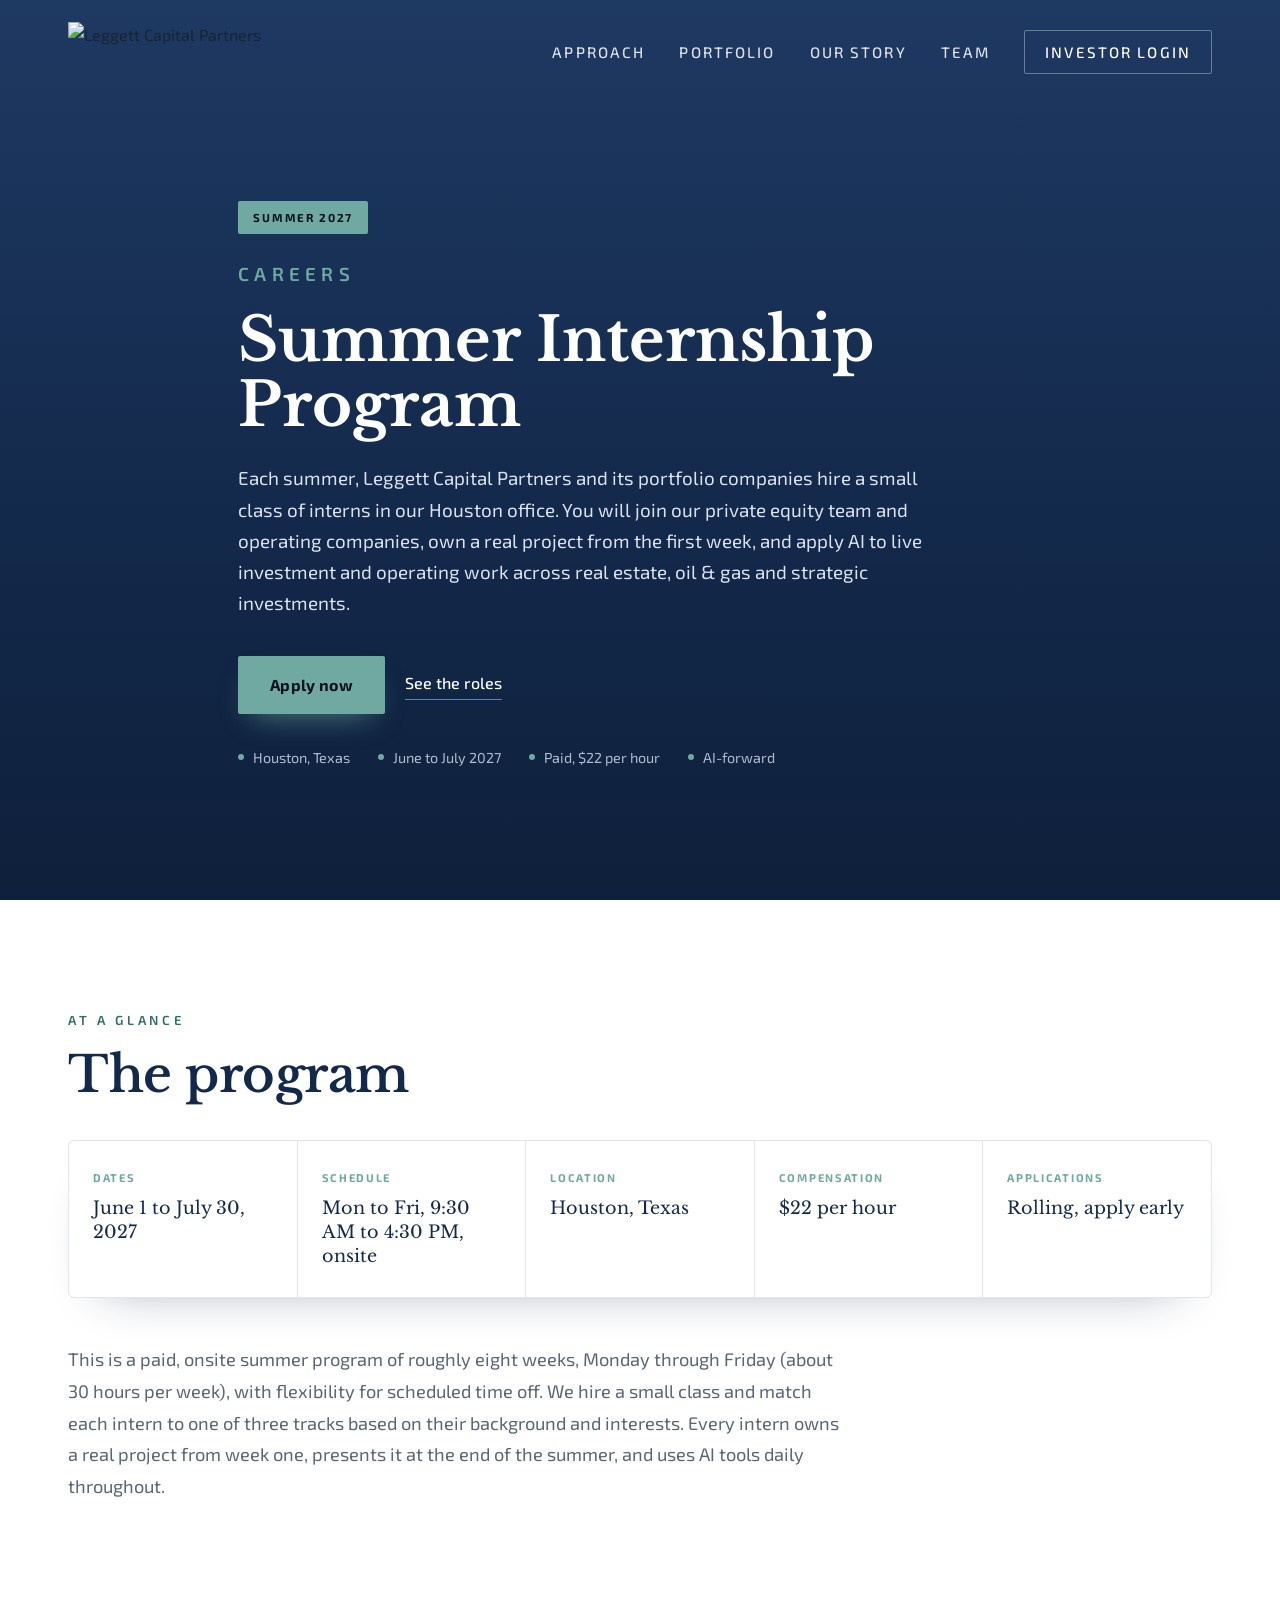
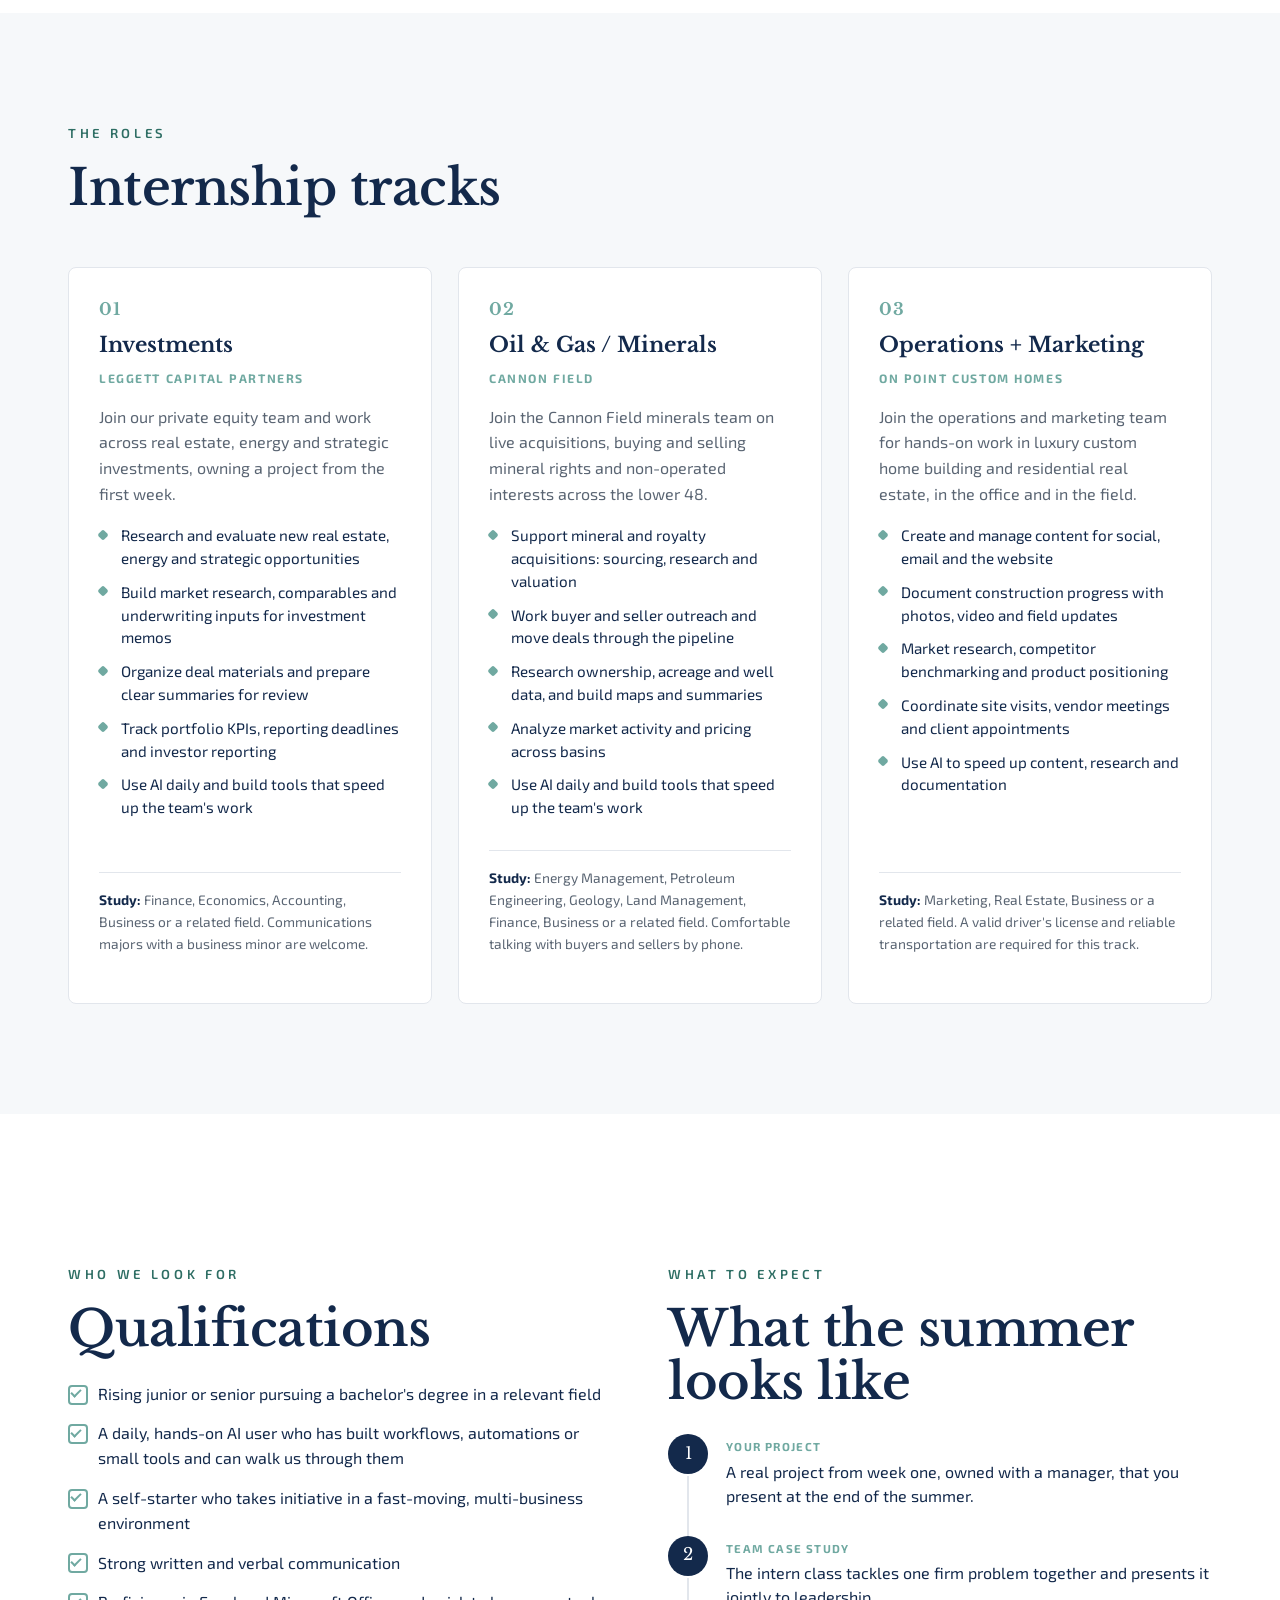
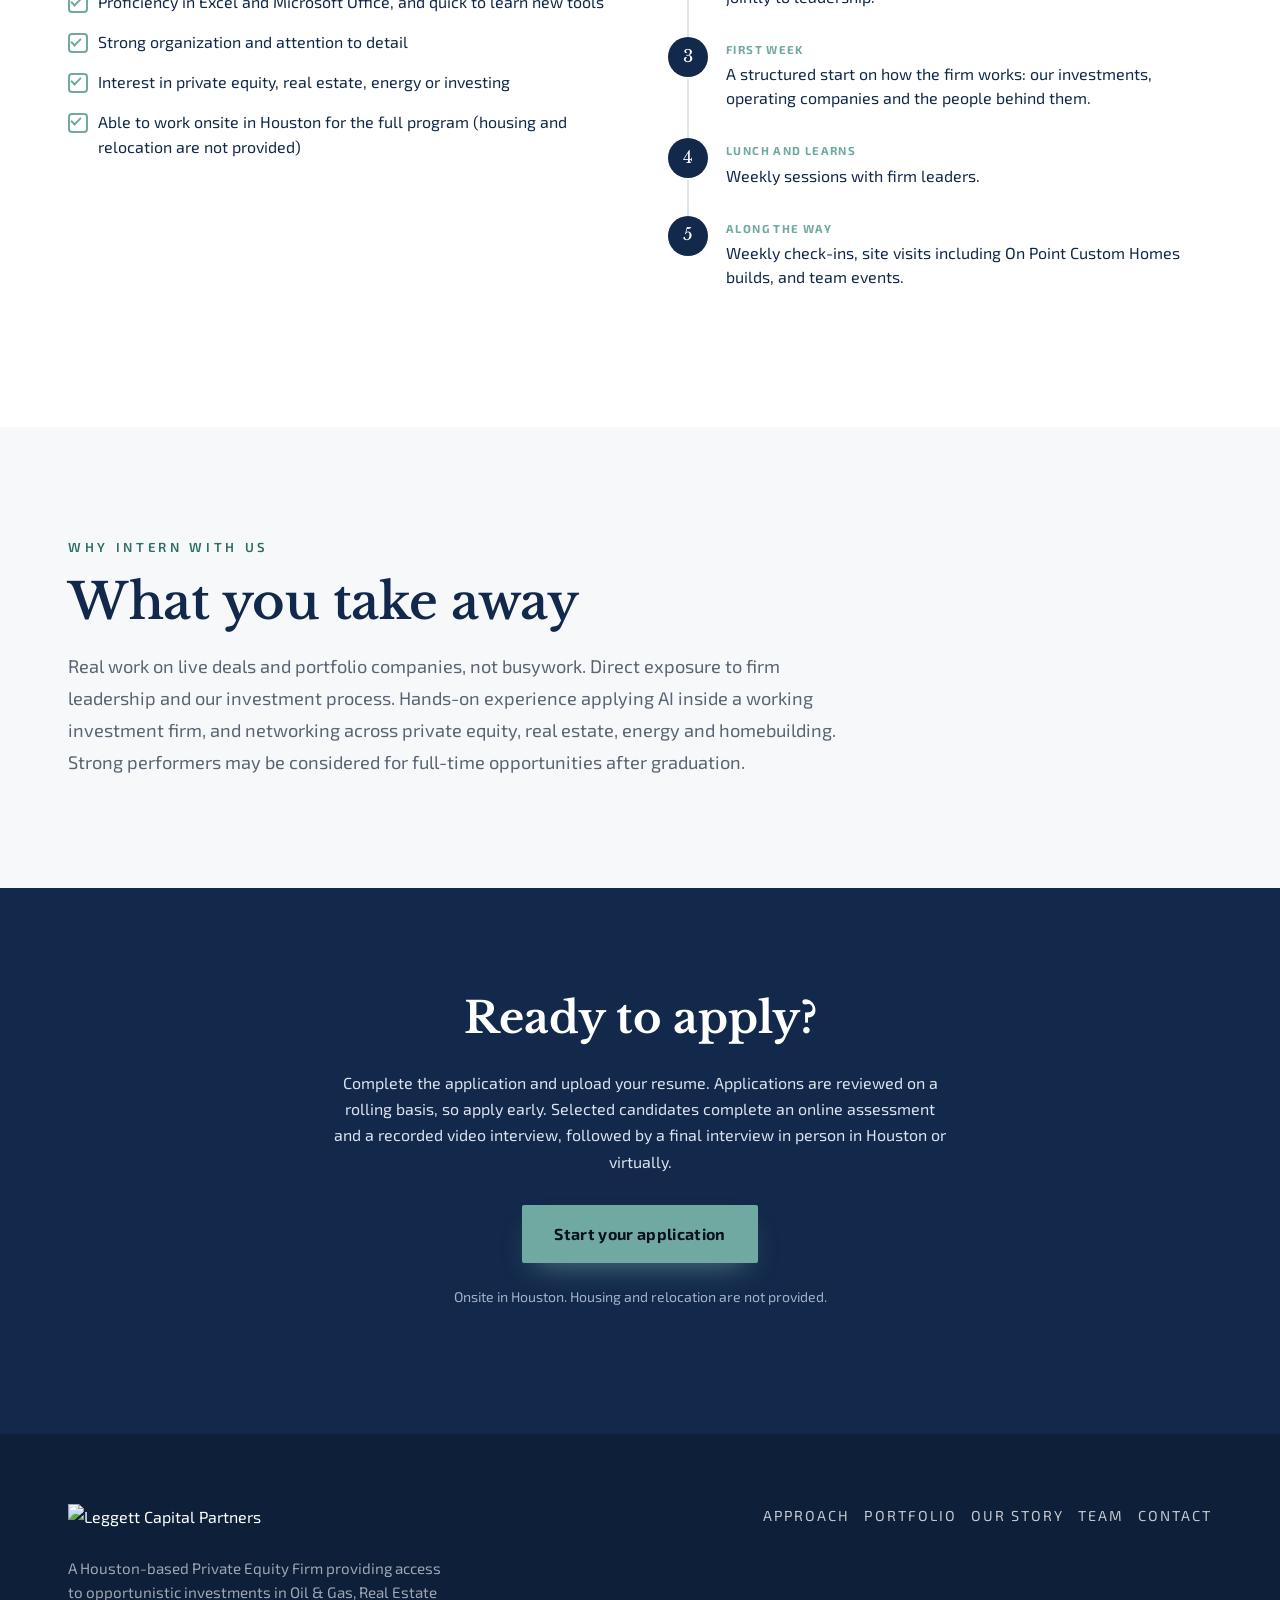
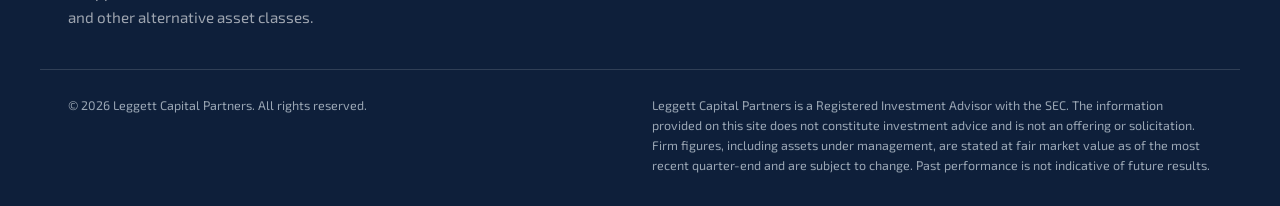
==== commit be130ec4: "Intern page: full-screen hero; remove AI-forward band Co-Authored-By: Claude Opus 5.5 <noreply@anthr" ====
--- a/intern/index.html
+++ b/intern/index.html
@@ -21,10 +21,10 @@
 
 <style>
   /* ===== Intern page ===== */
-  .ihero{position:relative;color:#fff;padding:172px 0 96px;overflow:hidden;background:var(--navy)}
+  .ihero{position:relative;color:#fff;padding:150px 0 80px;overflow:hidden;background:var(--navy);min-height:100vh;min-height:100svh;display:flex;align-items:center}
   .ihero__bg{position:absolute;inset:0;background:url('../assets/hero-skyline.jpg') center/cover no-repeat;transform:scale(1.03)}
   .ihero__overlay{position:absolute;inset:0;background:linear-gradient(180deg,rgba(33,61,104,.80) 0%,rgba(19,41,75,.88) 58%,rgba(14,31,58,.96) 100%)}
-  .ihero__inner{position:relative;max-width:860px}
+  .ihero__inner{position:relative;max-width:860px;width:100%}
   .ihero .eyebrow{color:var(--copper)}
   .tag{display:inline-block;font-size:.72rem;letter-spacing:.16em;text-transform:uppercase;font-weight:700;color:#08121f;background:var(--copper);padding:7px 15px;border-radius:2px;margin-bottom:24px}
   .ihero h1{font-family:'Libre Baskerville',Georgia,serif;font-size:clamp(2.4rem,5.6vw,3.8rem);line-height:1.07;margin:0 0 .42em}
@@ -52,12 +52,6 @@
   .lead-copy p+p{margin-top:1.1em}
 
   /* AI band */
-  .ai-band{background:var(--navy-900);color:#fff;padding:88px 0;position:relative;overflow:hidden}
-  .ai-band::after{content:"AI";position:absolute;right:3%;top:50%;transform:translateY(-50%);font-family:'Libre Baskerville',Georgia,serif;font-size:clamp(10rem,24vw,22rem);line-height:.8;color:rgba(112,169,161,.09);font-weight:700;pointer-events:none}
-  .ai-band .wrap{position:relative;z-index:1}
-  .ai-band .eyebrow{color:var(--copper)}
-  .ai-band h2{font-family:'Libre Baskerville',Georgia,serif;font-size:clamp(1.7rem,3.6vw,2.5rem);line-height:1.18;margin:.3em 0 0;max-width:780px}
-  .ai-band p{color:#c3cede;max-width:700px;margin:22px 0 0;line-height:1.7;font-size:1.08rem}
 
   /* tracks */
   .tracks{display:grid;grid-template-columns:repeat(3,1fr);gap:26px;margin-top:52px}
@@ -167,14 +161,6 @@
     </div>
   </section>
 
-  <!-- ============================ AI BAND ============================ -->
-  <section class="ai-band">
-    <div class="wrap">
-      <p class="eyebrow">An AI-forward internship</p>
-      <h2>We want students who already use AI every day, and want to put it to work on live investment and operating problems.</h2>
-      <p>You will use AI daily for research, analysis, writing and data work, find the workflows it can speed up, build and test the tool, and show the team how to use it. Tell us what you have already built, automated or shipped with AI.</p>
-    </div>
-  </section>
 
   <!-- ============================ TRACKS ============================ -->
   <section class="section section--paper" id="tracks">
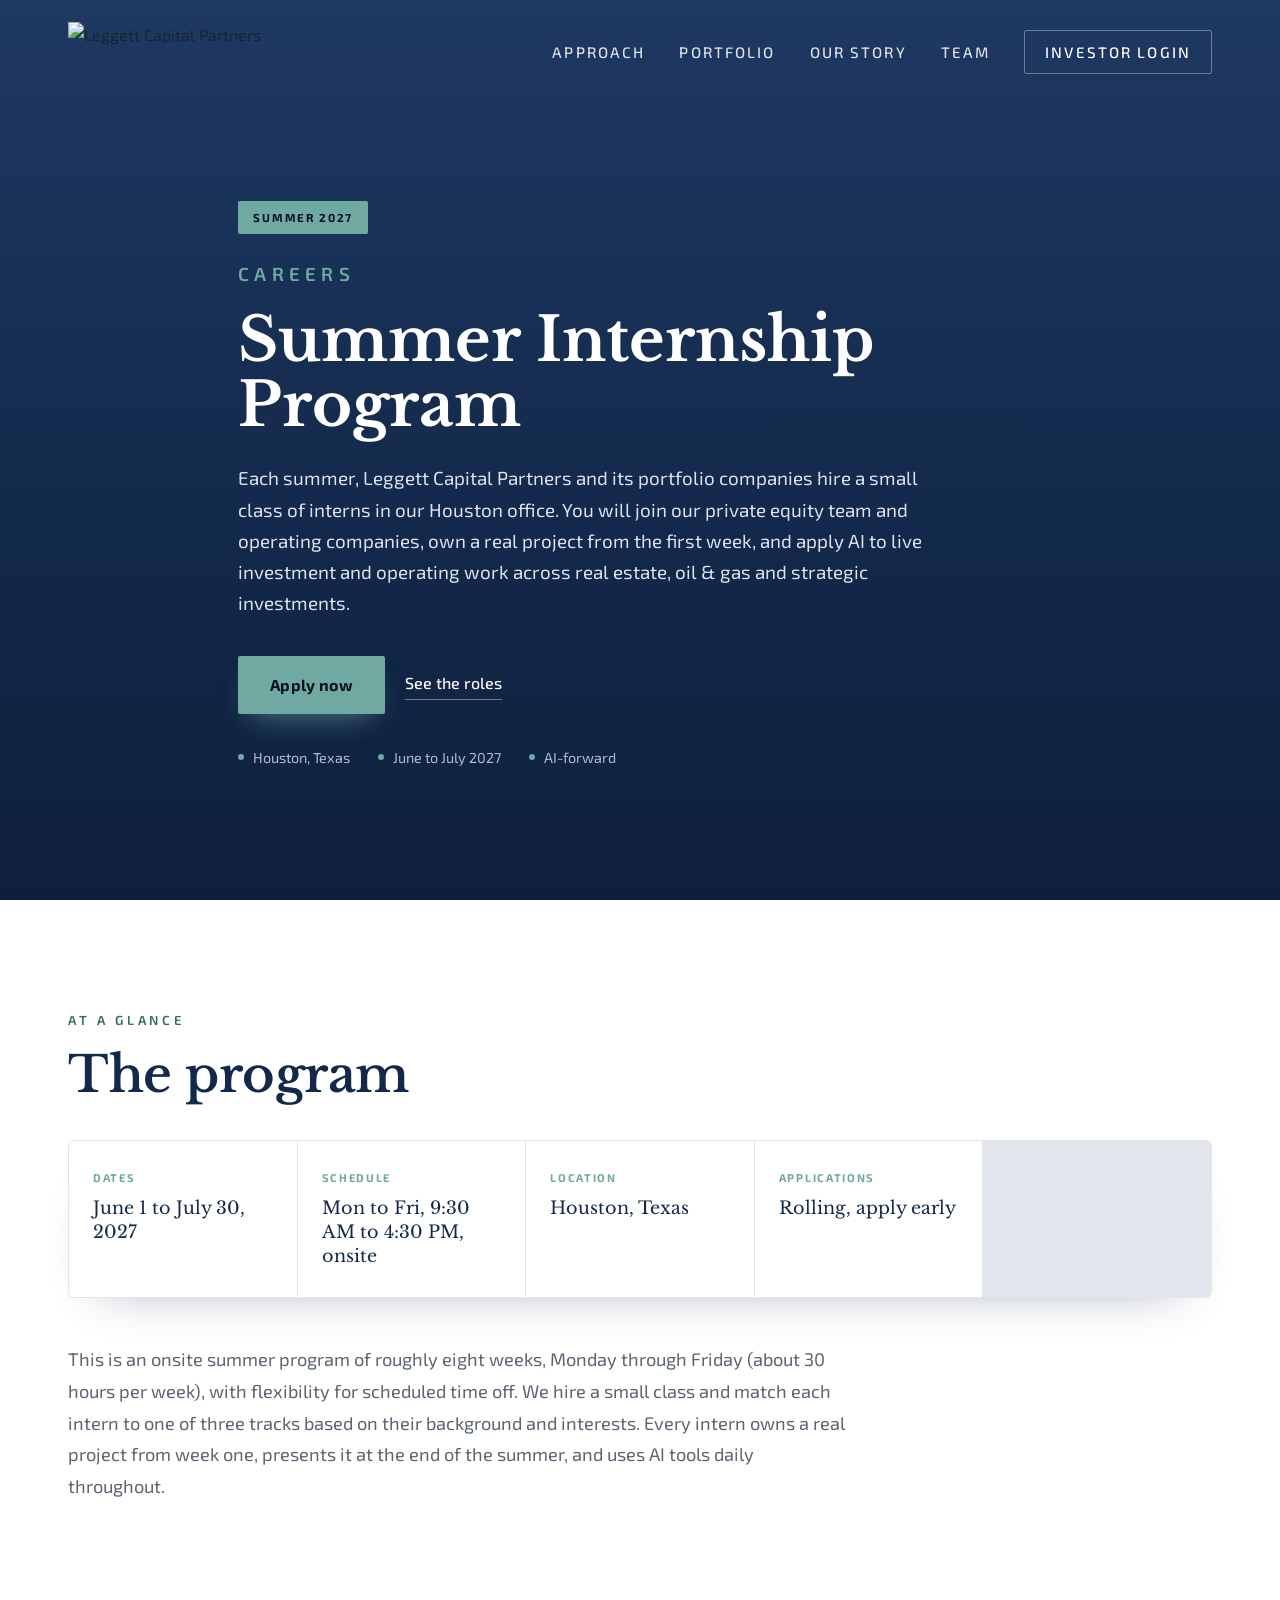
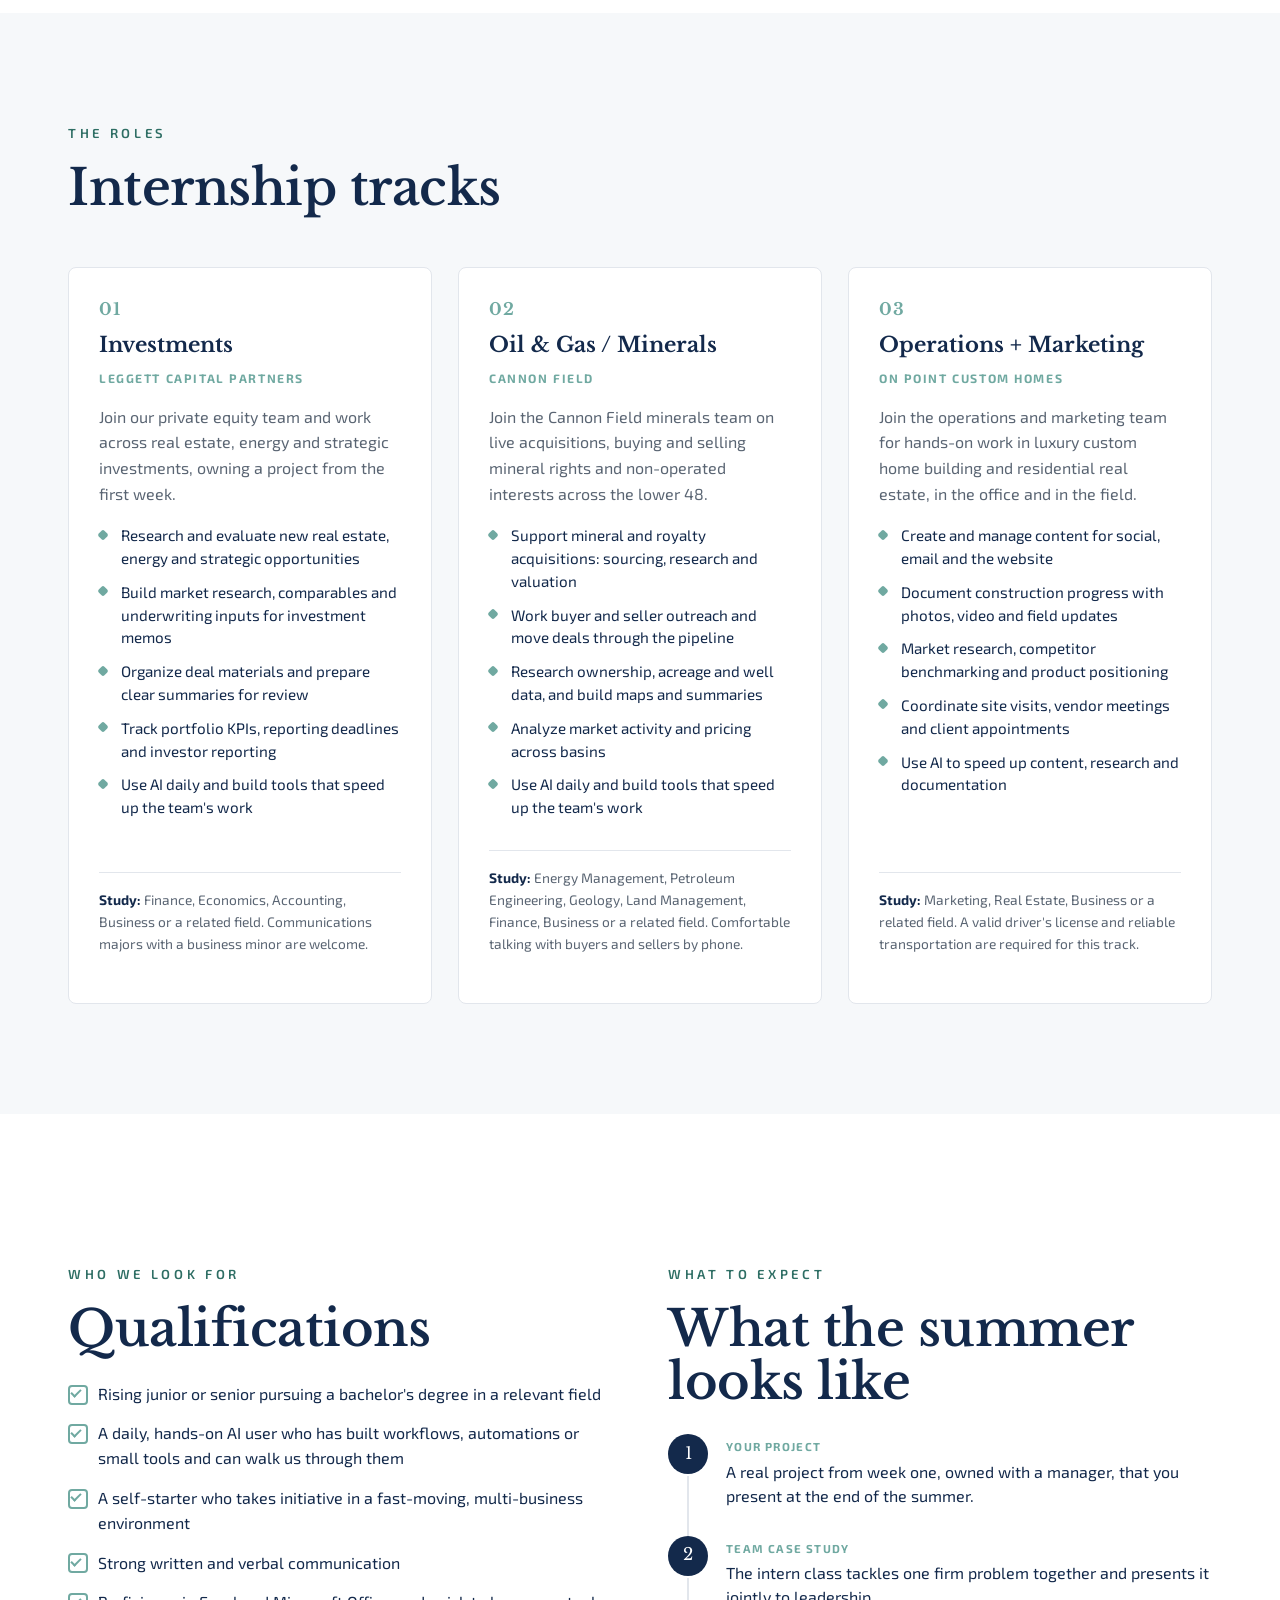
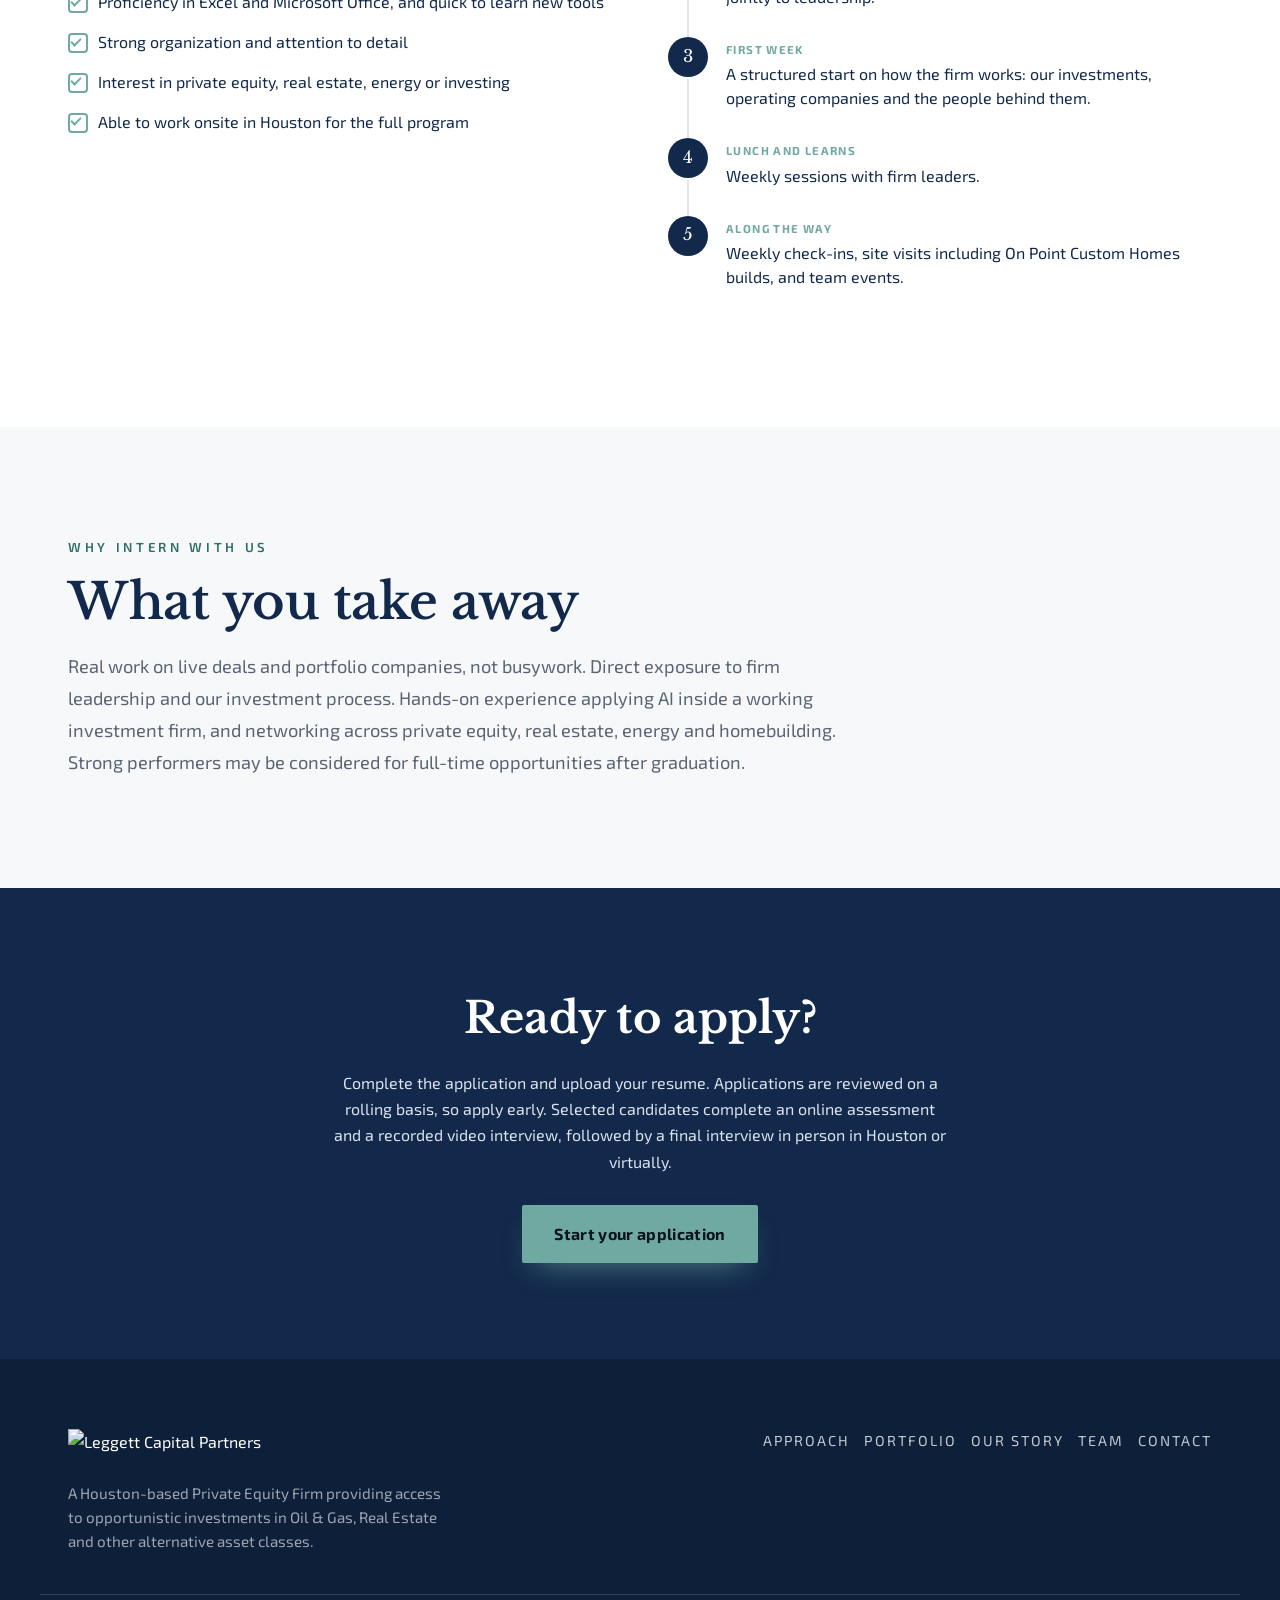
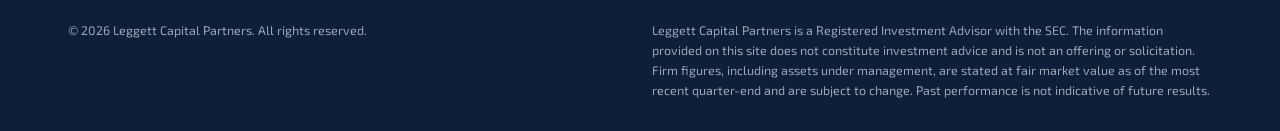
==== commit 6a186cbb: "Intern page: remove pay and housing/relocation lines Co-Authored-By: Claude Opus 5.5 <noreply@anthro" ====
--- a/intern/index.html
+++ b/intern/index.html
@@ -4,7 +4,7 @@
 <meta charset="utf-8" />
 <meta name="viewport" content="width=device-width, initial-scale=1" />
 <title>Summer Internship Program, Leggett Capital Partners</title>
-<meta name="description" content="The Leggett summer internship program: an eight-week, paid, onsite program in Houston across investments, oil and gas, real estate and operations." />
+<meta name="description" content="The Leggett summer internship program: an eight-week, onsite program in Houston across investments, oil and gas, real estate and operations." />
 
 <!-- unlisted page: keep out of search engines -->
 <meta name="robots" content="noindex, nofollow" />
@@ -137,7 +137,6 @@
       <div class="ihero__meta">
         <span>Houston, Texas</span>
         <span>June to July 2027</span>
-        <span>Paid, $22 per hour</span>
         <span>AI-forward</span>
       </div>
     </div>
@@ -152,11 +151,10 @@
         <div class="glance__item"><span>Dates</span><strong>June 1 to July 30, 2027</strong></div>
         <div class="glance__item"><span>Schedule</span><strong>Mon to Fri, 9:30 AM to 4:30 PM, onsite</strong></div>
         <div class="glance__item"><span>Location</span><strong>Houston, Texas</strong></div>
-        <div class="glance__item"><span>Compensation</span><strong>$22 per hour</strong></div>
         <div class="glance__item"><span>Applications</span><strong>Rolling, apply early</strong></div>
       </div>
       <div class="lead-copy" style="margin-top:46px">
-        <p>This is a paid, onsite summer program of roughly eight weeks, Monday through Friday (about 30 hours per week), with flexibility for scheduled time off. We hire a small class and match each intern to one of three tracks based on their background and interests. Every intern owns a real project from week one, presents it at the end of the summer, and uses AI tools daily throughout.</p>
+        <p>This is an onsite summer program of roughly eight weeks, Monday through Friday (about 30 hours per week), with flexibility for scheduled time off. We hire a small class and match each intern to one of three tracks based on their background and interests. Every intern owns a real project from week one, presents it at the end of the summer, and uses AI tools daily throughout.</p>
       </div>
     </div>
   </section>
@@ -233,7 +231,7 @@
             <li>Proficiency in Excel and Microsoft Office, and quick to learn new tools</li>
             <li>Strong organization and attention to detail</li>
             <li>Interest in private equity, real estate, energy or investing</li>
-            <li>Able to work onsite in Houston for the full program (housing and relocation are not provided)</li>
+            <li>Able to work onsite in Houston for the full program</li>
           </ul>
         </div>
         <div>
@@ -269,7 +267,6 @@
       <h2>Ready to apply?</h2>
       <p>Complete the application and upload your resume. Applications are reviewed on a rolling basis, so apply early. Selected candidates complete an online assessment and a recorded video interview, followed by a final interview in person in Houston or virtually.</p>
       <a class="btn-apply" href="https://forms.clickup.com/9014081914/f/8cmfybu-54574/VZ8JR9ZS53LAACEN5C" target="_blank" rel="noopener">Start your application</a>
-      <p class="deadline">Onsite in Houston. Housing and relocation are not provided.</p>
     </div>
   </section>
 
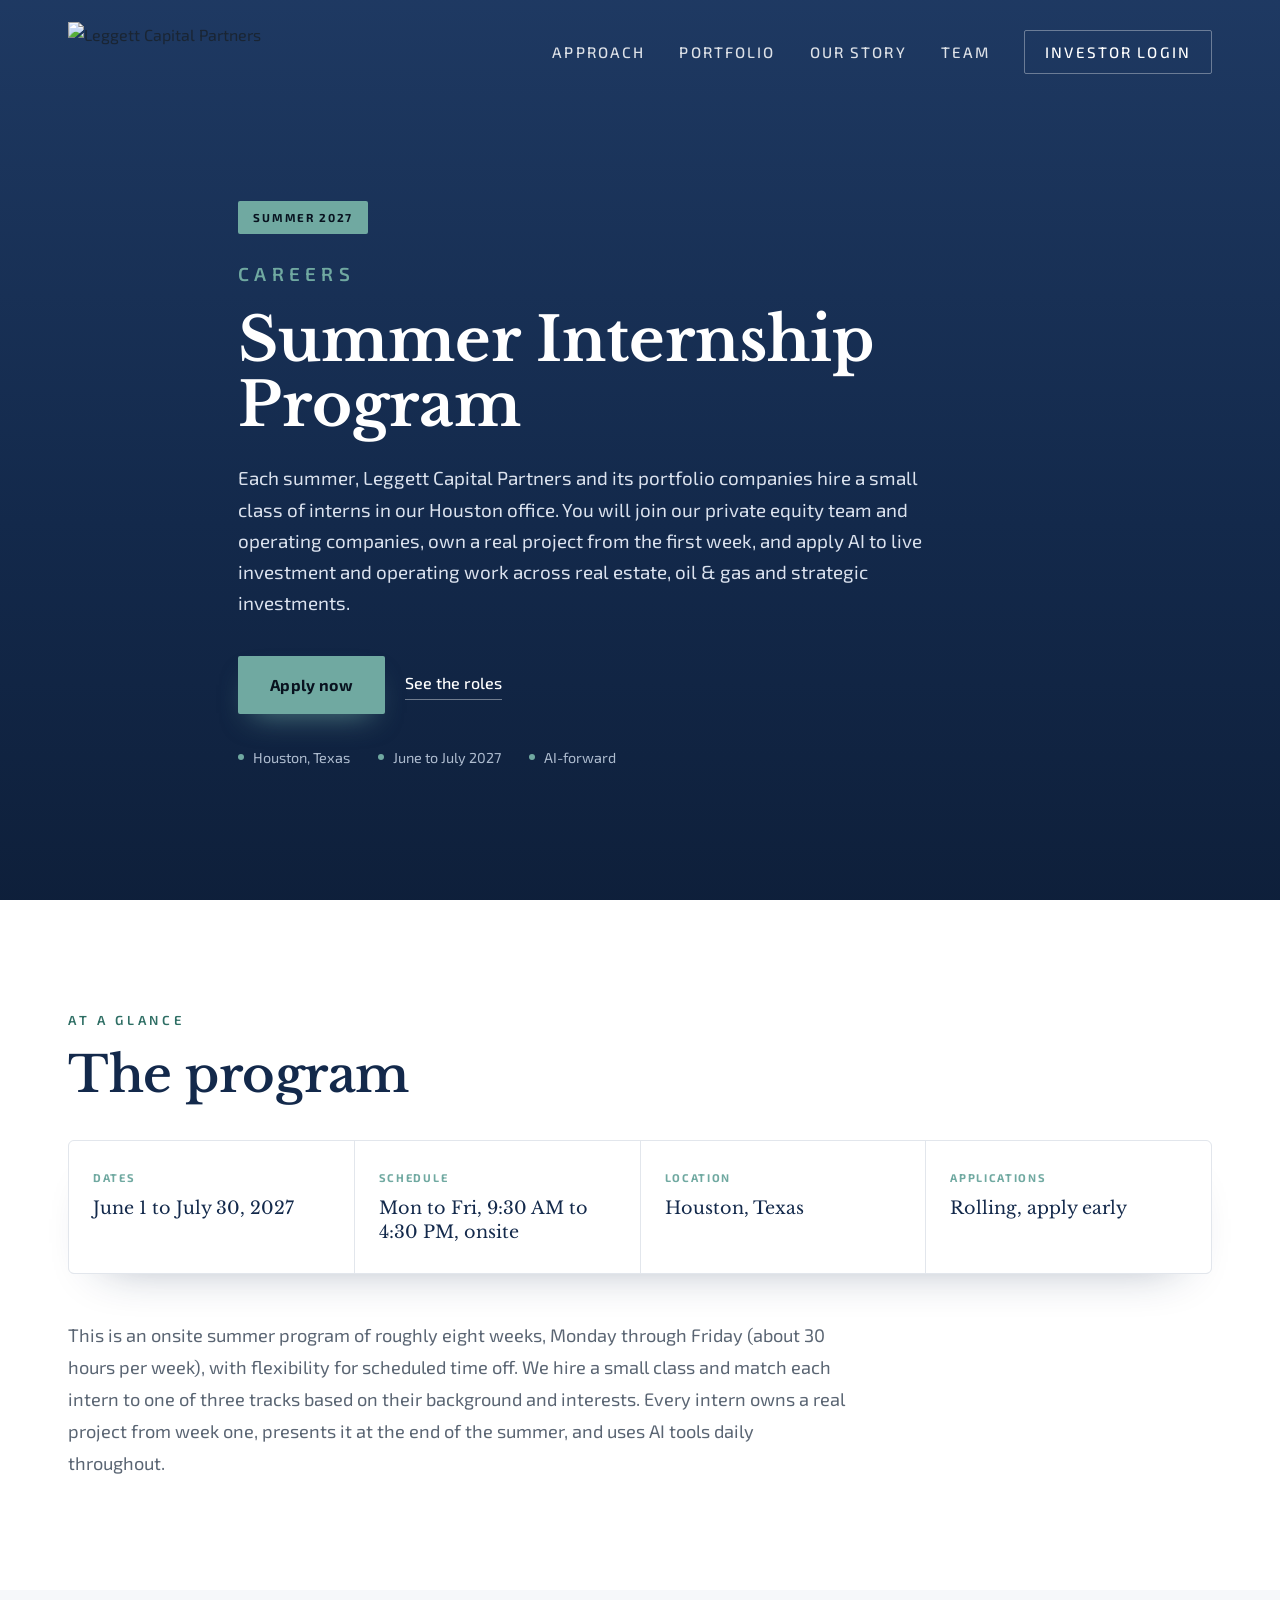
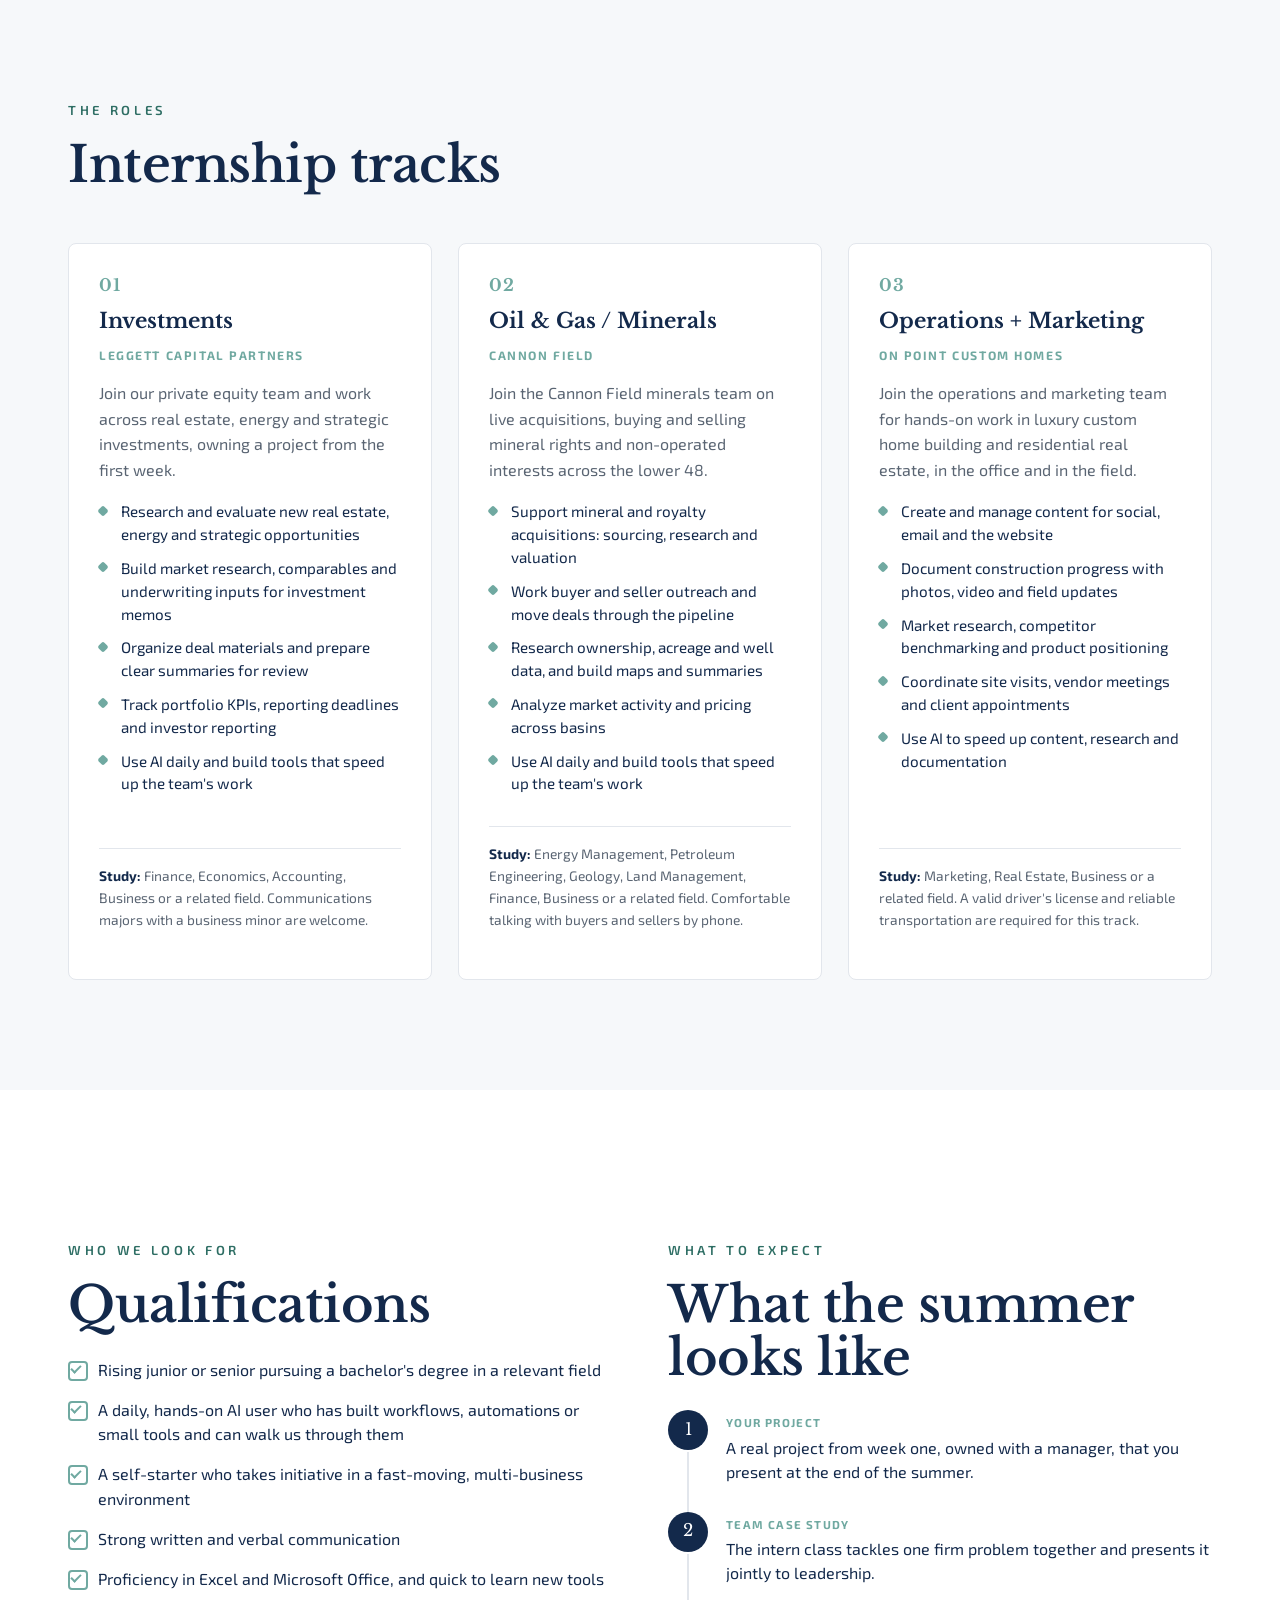
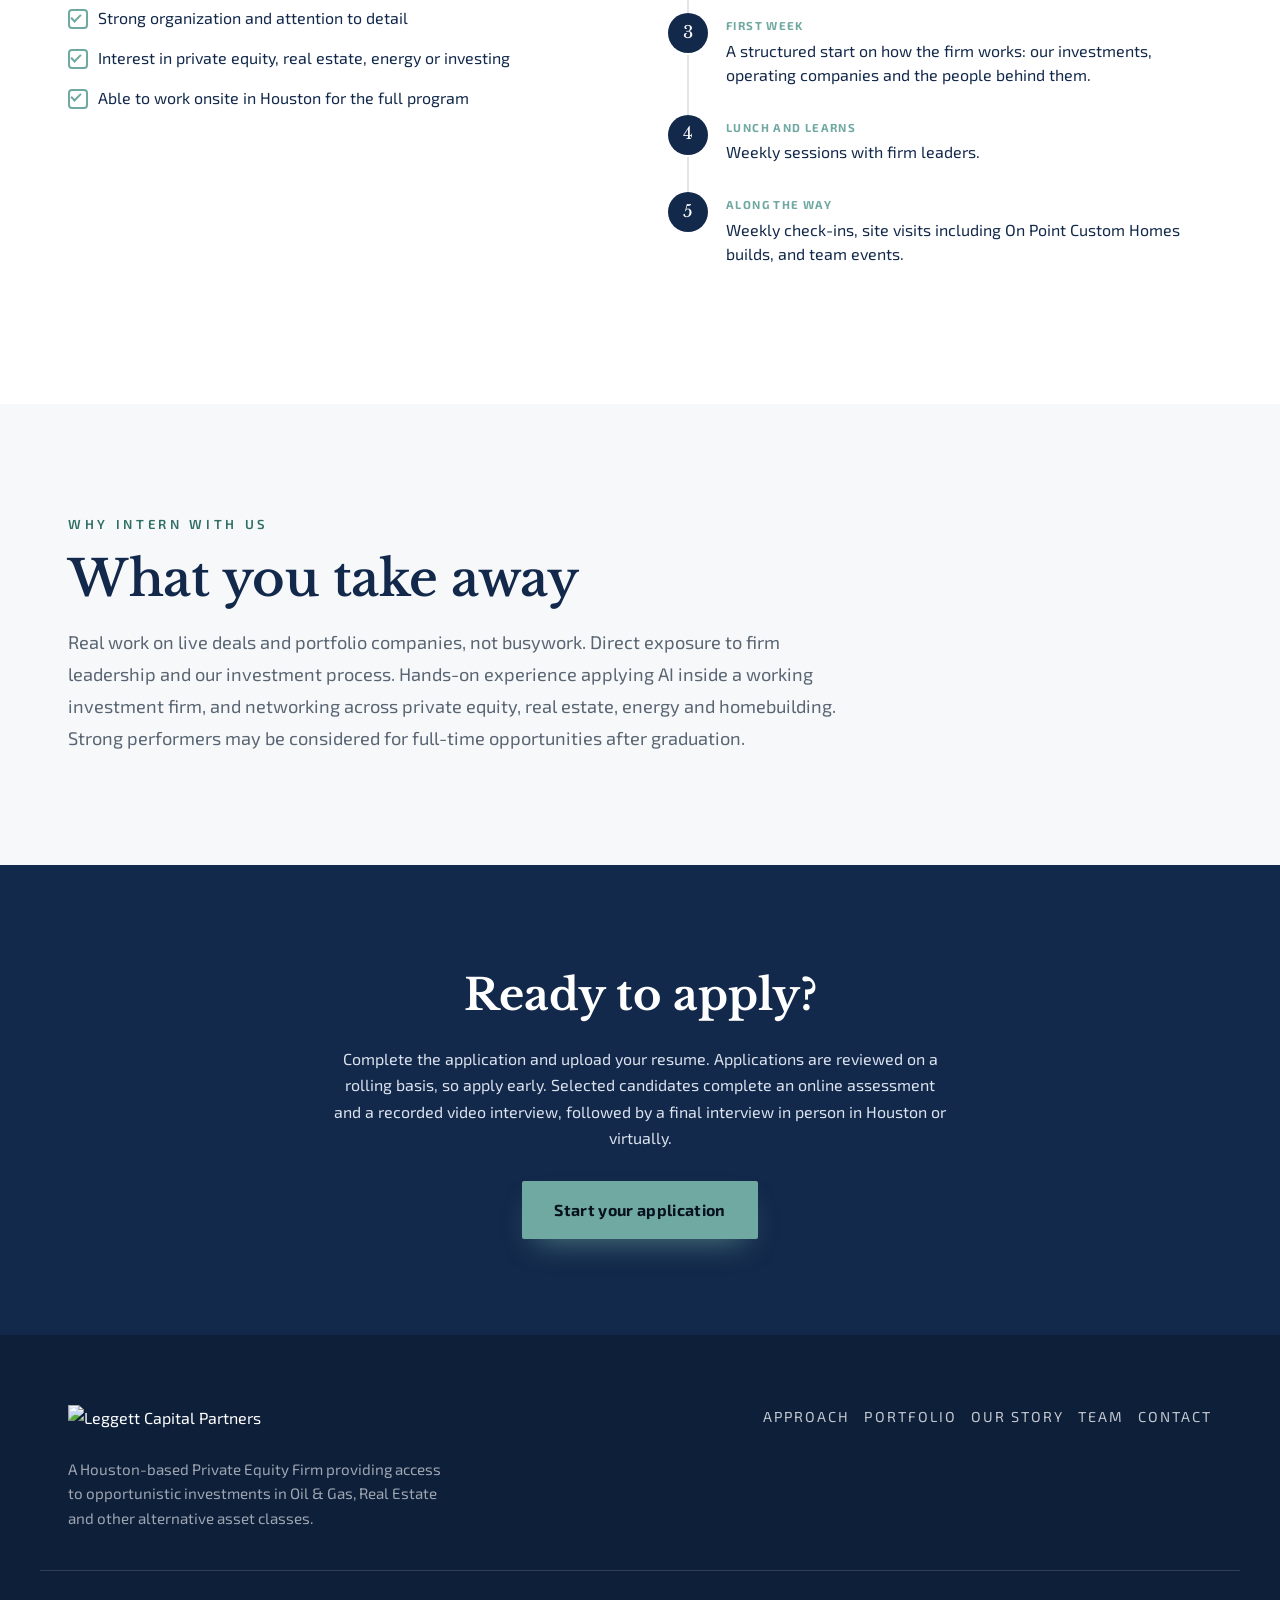
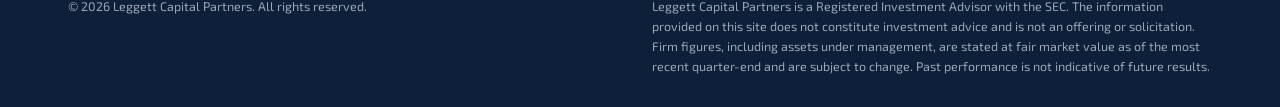
==== commit fb07a662: "Intern page: glance grid to 4 columns after removing Compensation Co-Authored-By: Claude Opus 4.8 <n" ====
--- a/intern/index.html
+++ b/intern/index.html
@@ -41,7 +41,7 @@
   .btn-ghost{display:inline-block;color:#fff;text-decoration:none;font-weight:500;border-bottom:1px solid rgba(255,255,255,.4);padding-bottom:3px;transition:border-color .2s var(--ease)}
   .btn-ghost:hover{border-color:var(--copper)}
 
-  .glance{display:grid;grid-template-columns:repeat(5,1fr);gap:1px;background:var(--line);
+  .glance{display:grid;grid-template-columns:repeat(4,1fr);gap:1px;background:var(--line);
     border:1px solid var(--line);margin-top:38px;border-radius:6px;overflow:hidden;box-shadow:0 24px 50px -36px rgba(19,41,75,.45)}
   .glance__item{background:#fff;padding:28px 24px;transition:background .25s var(--ease)}
   .glance__item:hover{background:var(--paper)}
